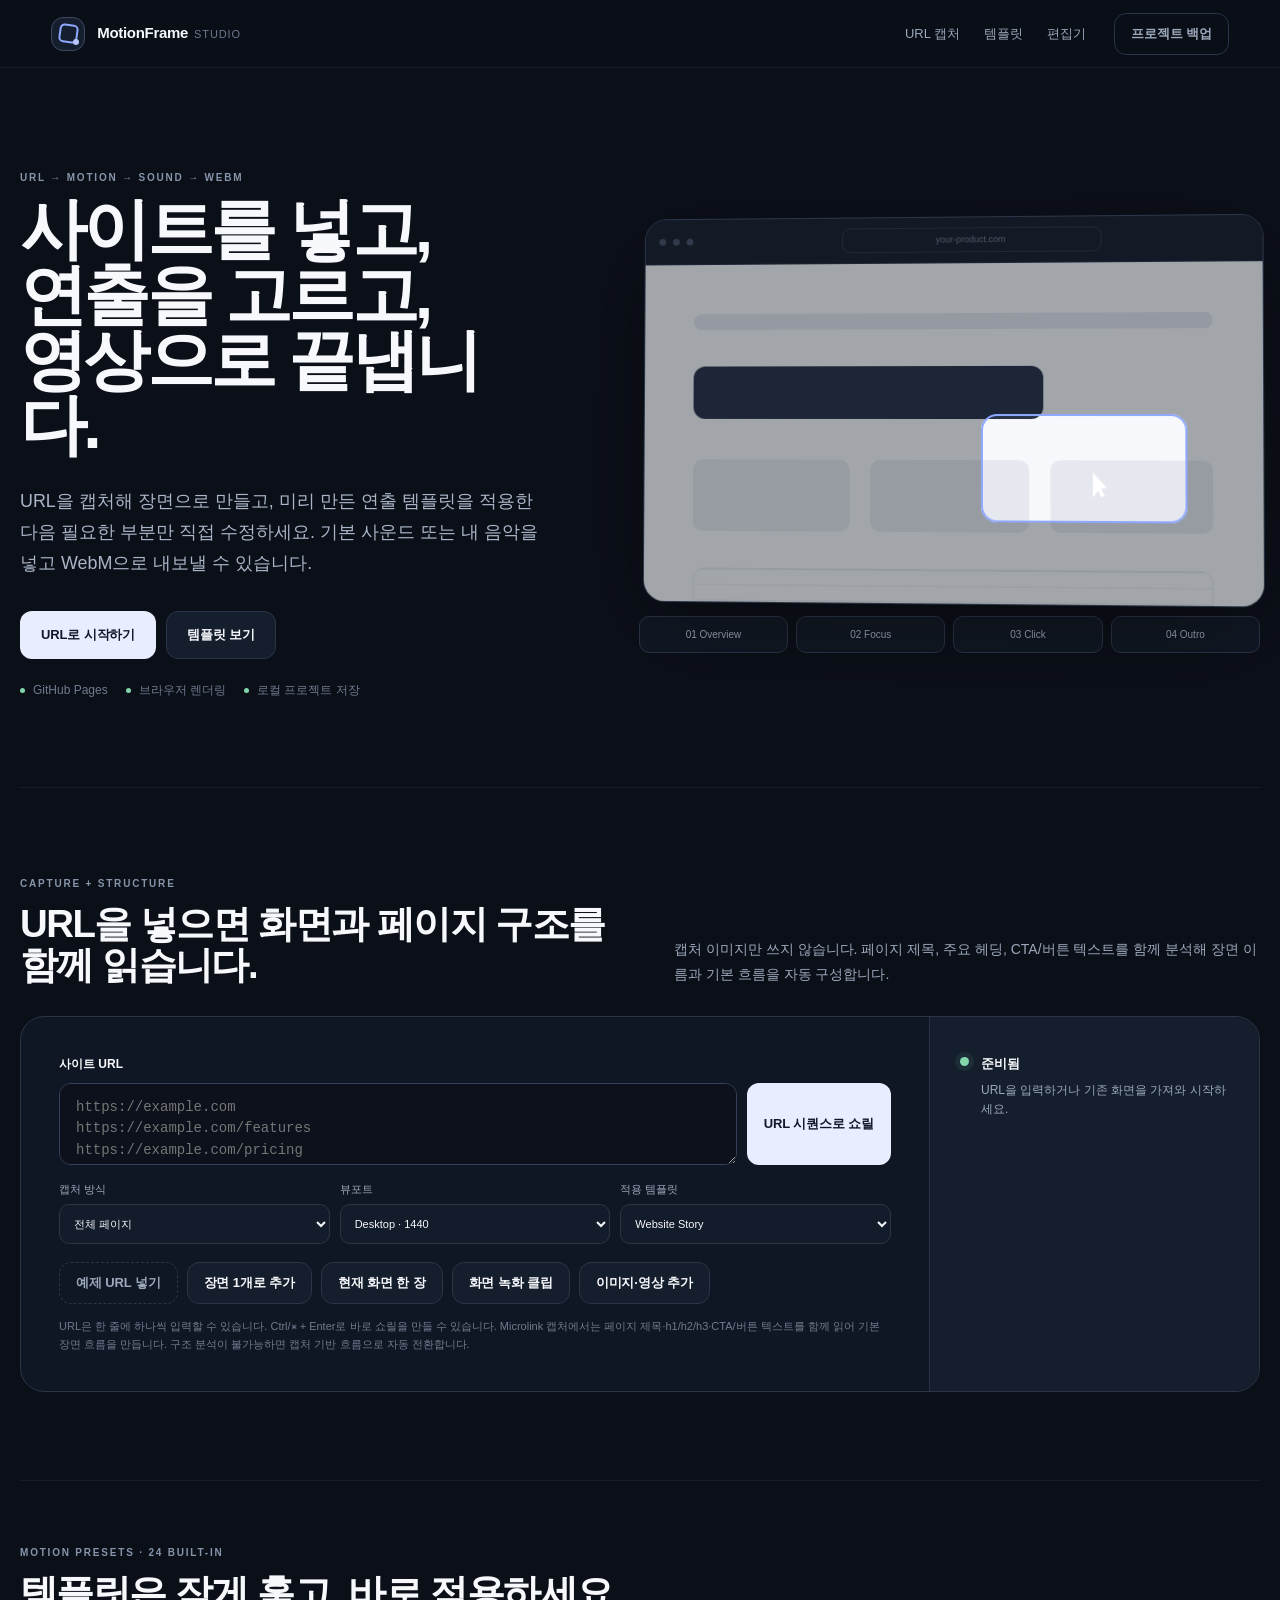
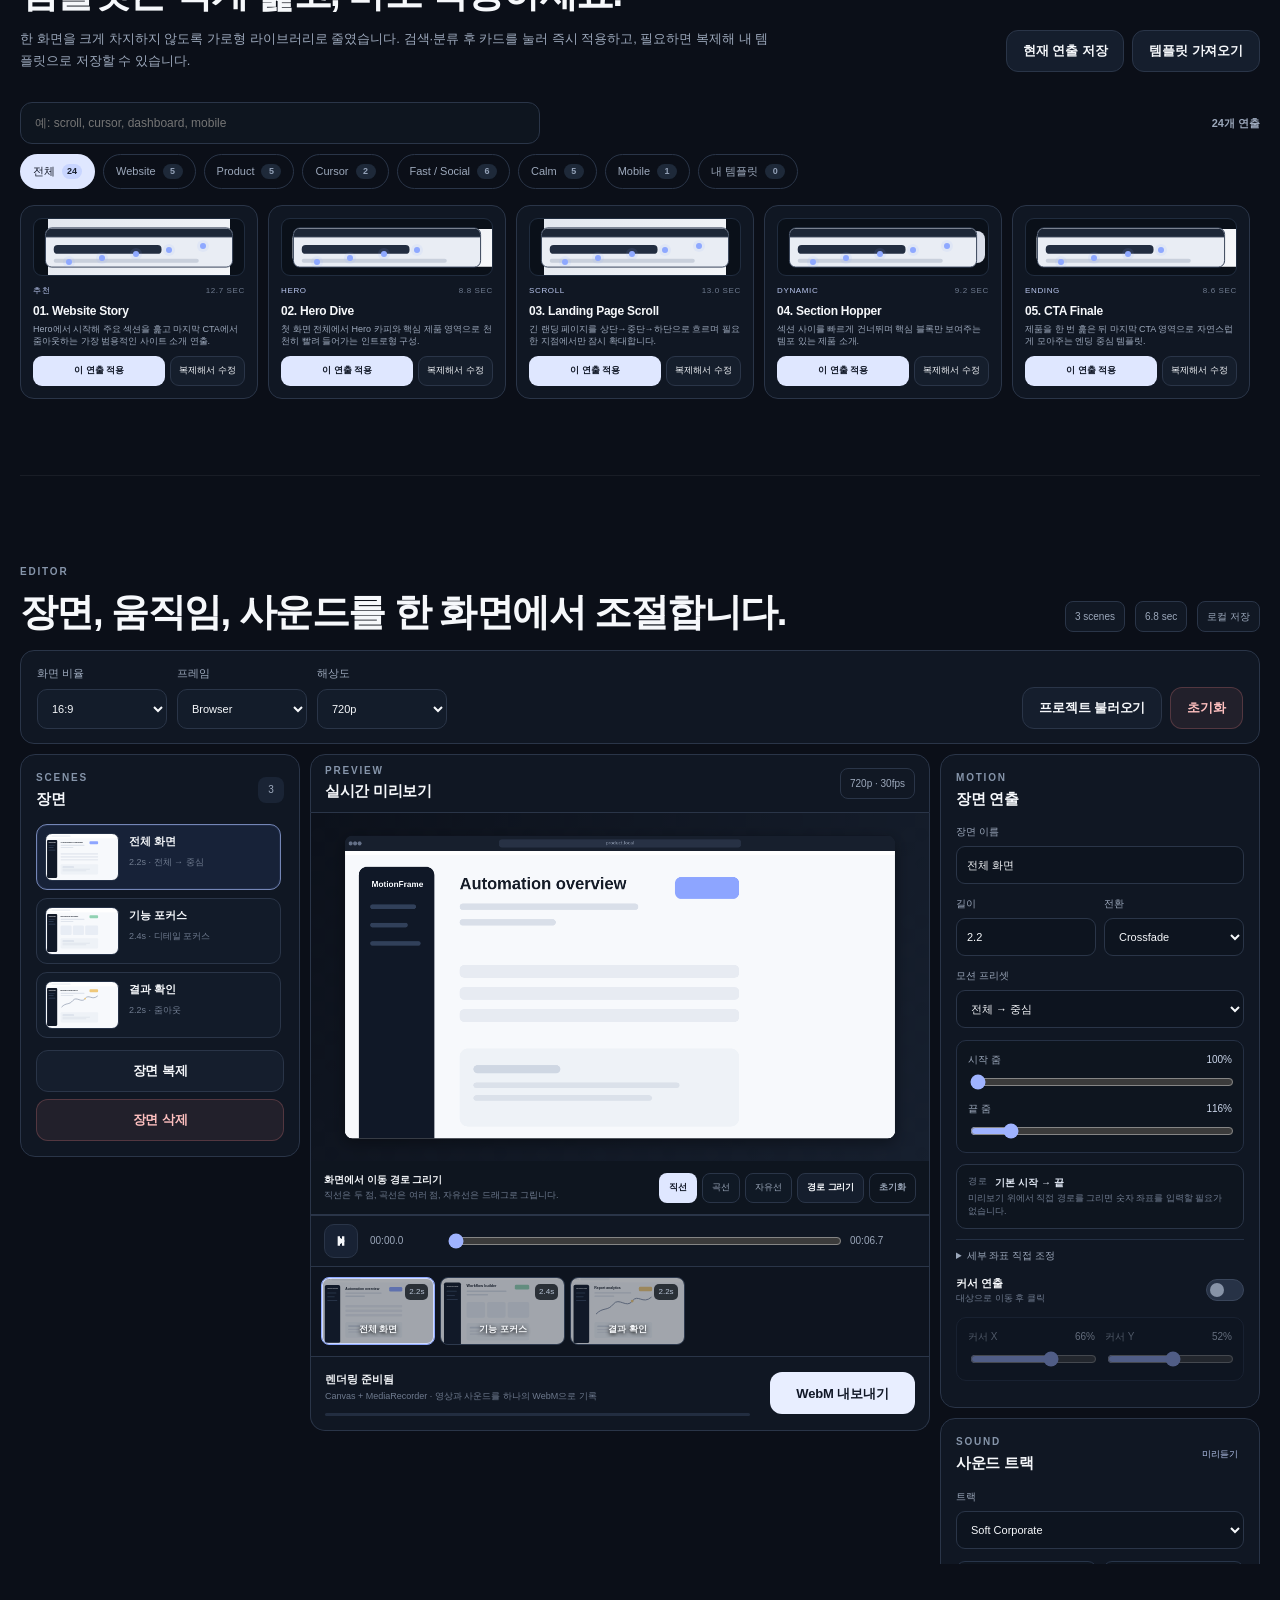
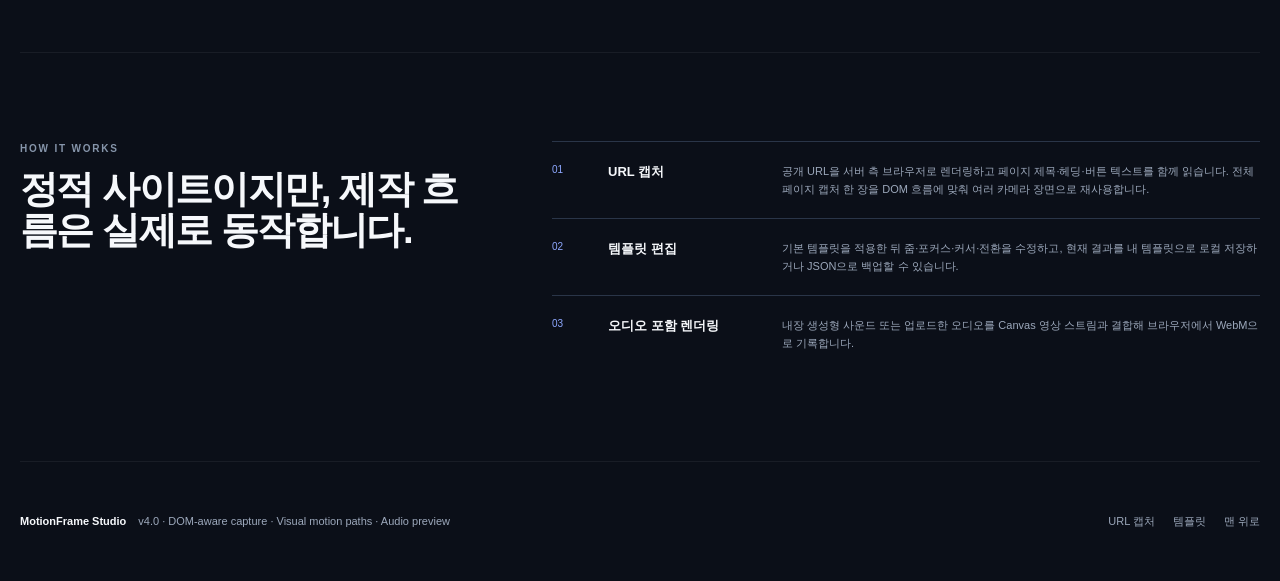
==== index.html @ 22b70d04 "Add files via upload" ====
<!doctype html>
<html lang="ko">
<head>
  <meta charset="utf-8" />
  <meta name="viewport" content="width=device-width, initial-scale=1" />
  <meta name="theme-color" content="#0b0f18" />
  <meta name="color-scheme" content="dark" />
  <title>MotionFrame Studio v4 — URL에서 연출 영상까지</title>
  <meta name="description" content="사이트 URL의 화면과 페이지 구조를 함께 분석하고, 시각적 모션 패스와 사운드를 적용해 WebM 쇼케이스 영상을 제작하는 GitHub Pages용 브라우저 편집기." />
  <link rel="canonical" href="__SITE_URL__/" />
  <link rel="icon" href="./favicon.svg" type="image/svg+xml" />
  <link rel="icon" href="./favicon-32x32.png" sizes="32x32" type="image/png" />
  <link rel="icon" href="./favicon-16x16.png" sizes="16x16" type="image/png" />
  <link rel="apple-touch-icon" href="./apple-touch-icon.png" />
  <link rel="manifest" href="./manifest.webmanifest" />
  <meta property="og:title" content="MotionFrame Studio v4 — URL에서 연출 영상까지" />
  <meta property="og:description" content="DOM 구조 기반 URL 장면 구성, 24개 연출 템플릿, 직접 그리는 모션 패스, 사운드와 WebM 렌더링을 한 곳에서." />
  <meta property="og:type" content="website" />
  <meta property="og:url" content="__SITE_URL__/" />
  <meta property="og:image" content="__SITE_URL__/og-image.png" />
  <meta property="og:site_name" content="MotionFrame Studio" />
  <meta name="twitter:card" content="summary_large_image" />
  <meta name="twitter:title" content="MotionFrame Studio" />
  <meta name="twitter:description" content="사이트 URL의 제목·헤딩·CTA 흐름을 장면으로 만들고, 직접 경로를 그려 사운드와 함께 WebM으로 내보내세요." />
  <meta name="twitter:image" content="__SITE_URL__/og-image.png" />
  <link rel="stylesheet" href="./assets/styles.css?v=4.0.0" />
  <script type="application/ld+json">{"@context":"https://schema.org","@type":"SoftwareApplication","name":"MotionFrame Studio","applicationCategory":"MultimediaApplication","operatingSystem":"Web","url":"__SITE_URL__/","description":"사이트 URL의 화면과 페이지 구조를 분석하고 시각적 모션 패스, 커서, 전환, 사운드를 적용한 WebM 쇼케이스 영상을 만드는 브라우저 편집기."}</script>
</head>
<body>
  <a class="skip-link" href="#studio">편집기로 바로 이동</a>

  <header class="topbar">
    <a class="brand" href="#top" aria-label="MotionFrame Studio 홈">
      <span class="brand-symbol" aria-hidden="true"><span></span></span>
      <span class="brand-copy"><strong>MotionFrame</strong><small>Studio</small></span>
    </a>
    <nav class="desktop-nav" aria-label="주요 메뉴">
      <a href="#capture">URL 캡처</a>
      <a href="#templates">템플릿</a>
      <a href="#studio">편집기</a>
    </nav>
    <div class="top-actions">
      <button class="ghost-button" id="projectExportButton" type="button">프로젝트 백업</button>
      <button class="menu-button" id="menuButton" type="button" aria-expanded="false" aria-controls="mobileNav" aria-label="메뉴 열기">
        <svg viewBox="0 0 24 24" aria-hidden="true"><path d="M4 7h16M4 12h16M4 17h16" /></svg>
      </button>
    </div>
  </header>
  <nav class="mobile-nav" id="mobileNav" hidden aria-label="모바일 메뉴">
    <a href="#capture">URL 캡처</a><a href="#templates">템플릿</a><a href="#studio">편집기</a>
    <button id="mobileProjectExportButton" type="button">프로젝트 백업</button>
  </nav>

  <main id="top">
    <section class="hero">
      <div class="hero-copy">
        <p class="hero-kicker">URL → MOTION → SOUND → WEBM</p>
        <h1>사이트를 넣고,<br />연출을 고르고,<br />영상으로 끝냅니다.</h1>
        <p>URL을 캡처해 장면으로 만들고, 미리 만든 연출 템플릿을 적용한 다음 필요한 부분만 직접 수정하세요. 기본 사운드 또는 내 음악을 넣고 WebM으로 내보낼 수 있습니다.</p>
        <div class="hero-actions">
          <a class="primary-button" href="#capture">URL로 시작하기</a>
          <a class="secondary-button" href="#templates">템플릿 보기</a>
        </div>
        <div class="hero-meta"><span>GitHub Pages</span><span>브라우저 렌더링</span><span>로컬 프로젝트 저장</span></div>
      </div>
      <div class="hero-demo" aria-hidden="true">
        <div class="hero-browser">
          <div class="browser-bar"><i></i><i></i><i></i><span>your-product.com</span></div>
          <div class="demo-page"><div class="demo-nav"></div><div class="demo-hero"></div><div class="demo-grid"><b></b><b></b><b></b></div><div class="demo-table"></div></div>
          <span class="demo-focus"></span><span class="demo-cursor"></span>
        </div>
        <div class="demo-strip"><span>01 Overview</span><span>02 Focus</span><span>03 Click</span><span>04 Outro</span></div>
      </div>
    </section>

    <section class="capture-section" id="capture" aria-labelledby="capture-title">
      <div class="section-head">
        <div><p class="eyebrow">CAPTURE + STRUCTURE</p><h2 id="capture-title">URL을 넣으면 화면과 페이지 구조를 함께 읽습니다.</h2></div>
        <p>캡처 이미지만 쓰지 않습니다. 페이지 제목, 주요 헤딩, CTA/버튼 텍스트를 함께 분석해 장면 이름과 기본 흐름을 자동 구성합니다.</p>
      </div>
      <div class="capture-card">
        <div class="url-builder">
          <label for="urlInput">사이트 URL</label>
          <div class="url-row">
            <textarea id="urlInput" rows="3" placeholder="https://example.com
https://example.com/features
https://example.com/pricing" autocomplete="url" inputmode="url" aria-describedby="captureHelper"></textarea>
            <button class="primary-button" id="urlStoryButton" type="button">URL 시퀀스로 쇼릴</button>
          </div>
          <div class="capture-options">
            <label><span>캡처 방식</span><select id="captureModeSelect"><option value="full">전체 페이지</option><option value="viewport">첫 화면만</option></select></label>
            <label><span>뷰포트</span><select id="viewportSelect"><option value="1440x1000">Desktop · 1440</option><option value="1024x768">Laptop · 1024</option><option value="768x1024">Tablet · 768</option><option value="390x844">Mobile · 390</option></select></label>
            <label><span>적용 템플릿</span><select id="captureTemplateSelect"></select></label>
          </div>
          <div class="capture-actions">
            <button class="ghost-button" id="useExampleUrlButton" type="button">예제 URL 넣기</button>
            <button class="secondary-button" id="urlSingleButton" type="button">장면 1개로 추가</button>
            <button class="secondary-button" id="screenCaptureButton" type="button">현재 화면 한 장</button>
            <button class="secondary-button" id="screenRecordButton" type="button">화면 녹화 클립</button>
            <button class="secondary-button" id="imageUploadButton" type="button">이미지·영상 추가</button>
            <input id="imageInput" type="file" accept="image/png,image/jpeg,image/webp,image/gif,video/webm,video/mp4" multiple hidden />
          </div>
          <p class="helper" id="captureHelper">URL은 한 줄에 하나씩 입력할 수 있습니다. Ctrl/⌘ + Enter로 바로 쇼릴을 만들 수 있습니다. Microlink 캡처에서는 페이지 제목·h1/h2/h3·CTA/버튼 텍스트를 함께 읽어 기본 장면 흐름을 만듭니다. 구조 분석이 불가능하면 캡처 기반 흐름으로 자동 전환합니다.</p>
          <div class="dom-analysis" id="domAnalysis" hidden><strong>페이지 구조 분석</strong><div id="domAnalysisChips"></div></div>
        </div>
        <div class="capture-status" id="captureStatus" role="status" aria-live="polite">
          <span class="status-dot"></span><div><strong>준비됨</strong><p>URL을 입력하거나 기존 화면을 가져와 시작하세요.</p></div>
        </div>
      </div>
    </section>

    <section class="templates-section" id="templates" aria-labelledby="templates-title">
      <div class="section-head">
        <div><p class="eyebrow">MOTION PRESETS · 24 BUILT-IN</p><h2 id="templates-title">템플릿은 작게 훑고, 바로 적용하세요.</h2><p class="section-subcopy">한 화면을 크게 차지하지 않도록 가로형 라이브러리로 줄였습니다. 검색·분류 후 카드를 눌러 즉시 적용하고, 필요하면 복제해 내 템플릿으로 저장할 수 있습니다.</p></div>
        <div class="template-head-actions">
          <button class="secondary-button" id="saveTemplateButton" type="button">현재 연출 저장</button>
          <button class="secondary-button" id="importTemplateButton" type="button">템플릿 가져오기</button>
          <input id="templateFileInput" type="file" accept="application/json,.json" hidden />
        </div>
      </div>
      <div class="template-toolbar">
        <label class="template-search"><span class="sr-only">템플릿 검색</span><input id="templateSearchInput" type="search" placeholder="예: scroll, cursor, dashboard, mobile" autocomplete="off" /></label>
        <strong id="templateResultCount">24개 연출</strong>
      </div>
      <div class="template-filters" id="templateFilters" role="group" aria-label="템플릿 필터"></div>
      <div class="template-grid" id="templateGrid" aria-live="polite"></div>
    </section>

    <section class="studio-section" id="studio" aria-labelledby="studio-title">
      <div class="section-head studio-title-row">
        <div><p class="eyebrow">EDITOR</p><h2 id="studio-title">장면, 움직임, 사운드를 한 화면에서 조절합니다.</h2></div>
        <div class="project-meta"><span id="sceneSummary">0 scenes</span><span id="durationSummary">0.0 sec</span><span id="saveState">로컬 저장</span></div>
      </div>

      <div class="studio-toolbar">
        <div class="toolbar-group">
          <label>화면 비율<select id="aspectSelect"><option value="16:9">16:9</option><option value="9:16">9:16</option><option value="1:1">1:1</option></select></label>
          <label>프레임<select id="frameStyleSelect"><option value="browser">Browser</option><option value="floating">Floating</option><option value="none">None</option></select></label>
          <label>해상도<select id="resolutionSelect"><option value="1280x720">720p</option><option value="1920x1080">1080p</option></select></label>
        </div>
        <div class="toolbar-actions">
          <button class="secondary-button" id="projectImportButton" type="button">프로젝트 불러오기</button>
          <input id="projectFileInput" type="file" accept="application/json,.json" hidden />
          <button class="danger-button" id="resetButton" type="button">초기화</button>
        </div>
      </div>

      <div class="editor-layout">
        <aside class="left-rail panel">
          <div class="panel-title"><div><p class="eyebrow">SCENES</p><h3>장면</h3></div><span id="sceneCountBadge">0</span></div>
          <div class="scene-list" id="sceneList"></div>
          <div class="scene-empty" id="sceneEmpty" hidden><strong>장면이 없습니다.</strong><p>URL 캡처, 화면 캡처 또는 이미지 추가로 시작하세요.</p></div>
          <div class="rail-actions"><button id="duplicateSceneButton" class="secondary-button full" type="button">장면 복제</button><button id="deleteSceneButton" class="danger-button full" type="button">장면 삭제</button></div>
        </aside>

        <section class="center-stage">
          <div class="preview-head"><div><p class="eyebrow">PREVIEW</p><h3>실시간 미리보기</h3></div><span id="previewBadge">720p · 30fps</span></div>
          <div class="canvas-shell" id="canvasShell">
            <canvas id="previewCanvas" width="1280" height="720"></canvas>
            <svg id="motionPathOverlay" class="motion-path-overlay" viewBox="0 0 100 100" preserveAspectRatio="none" aria-label="모션 경로 편집 오버레이"></svg>
            <div class="canvas-message" id="canvasMessage" hidden>장면을 추가해 주세요.</div>
          </div>
          <div class="path-toolbar" aria-label="모션 경로 도구">
            <div><strong>화면에서 이동 경로 그리기</strong><span id="pathHint">직선은 두 점, 곡선은 여러 점, 자유선은 드래그로 그립니다.</span></div>
            <div class="path-actions">
              <button type="button" class="path-mode active" data-path-mode="straight">직선</button>
              <button type="button" class="path-mode" data-path-mode="curve">곡선</button>
              <button type="button" class="path-mode" data-path-mode="free">자유선</button>
              <button type="button" id="pathEditButton" class="secondary-button">경로 그리기</button>
              <button type="button" id="pathClearButton" class="ghost-button">초기화</button>
            </div>
          </div>
          <div class="transport">
            <button class="play-button" id="playButton" type="button" aria-label="재생"><svg class="icon-play" viewBox="0 0 24 24" aria-hidden="true"><path d="M8 5.5 18 12 8 18.5z" /></svg><svg class="icon-pause" viewBox="0 0 24 24" aria-hidden="true" hidden><path d="M7 5h3.5v14H7zm6.5 0H17v14h-3.5z" /></svg></button>
            <span id="timeCurrent">00:00.0</span><input id="seekInput" type="range" min="0" max="1" value="0" step="0.001" aria-label="재생 위치" /><span id="timeTotal">00:00.0</span>
          </div>
          <div class="timeline" id="timeline"></div>
          <div class="export-panel">
            <div class="export-copy"><strong id="exportStatus">렌더링 준비됨</strong><span>Canvas + MediaRecorder · 영상과 사운드를 하나의 WebM으로 기록</span><div class="progress"><i id="exportProgress"></i></div></div>
            <button class="primary-button export-button" id="exportButton" type="button">WebM 내보내기</button>
          </div>
        </section>

        <aside class="right-rail">
          <section class="panel inspector-panel">
            <div class="panel-title"><div><p class="eyebrow">MOTION</p><h3>장면 연출</h3></div></div>
            <div id="inspectorContent">
              <label class="field"><span>장면 이름</span><input id="sceneNameInput" type="text" maxlength="80" /></label>
              <div class="field-grid">
                <label class="field"><span>길이</span><input id="durationInput" type="number" min="0.8" max="15" step="0.1" /></label>
                <label class="field"><span>전환</span><select id="transitionSelect"><option value="crossfade">Crossfade</option><option value="zoom-out">Zoom out</option><option value="slide">Slide</option><option value="cut">Cut</option></select></label>
              </div>
              <label class="field"><span>모션 프리셋</span><select id="motionPresetSelect"></select></label>
              <div class="range-block"><label><span>시작 줌 <output id="startZoomOutput"></output></span><input id="startZoomInput" type="range" min="100" max="220" step="1" /></label><label><span>끝 줌 <output id="endZoomOutput"></output></span><input id="endZoomInput" type="range" min="100" max="220" step="1" /></label></div>
              <div class="path-summary" id="pathSummary"><span>경로</span><strong>기본 시작 → 끝</strong><small>미리보기 위에서 직접 경로를 그리면 숫자 좌표를 입력할 필요가 없습니다.</small></div>
              <details class="advanced-motion">
                <summary>세부 좌표 직접 조정</summary>
                <div class="range-block two-col"><label><span>시작 X <output id="startXOutput"></output></span><input id="startXInput" type="range" min="0" max="100" step="1" /></label><label><span>시작 Y <output id="startYOutput"></output></span><input id="startYInput" type="range" min="0" max="100" step="1" /></label><label><span>끝 X <output id="endXOutput"></output></span><input id="endXInput" type="range" min="0" max="100" step="1" /></label><label><span>끝 Y <output id="endYOutput"></output></span><input id="endYInput" type="range" min="0" max="100" step="1" /></label></div>
              </details>
              <div class="toggle-line"><div><strong>커서 연출</strong><span>대상으로 이동 후 클릭</span></div><label class="switch"><input id="cursorEnabledInput" type="checkbox" /><i></i></label></div>
              <div class="range-block two-col" id="cursorControls"><label><span>커서 X <output id="cursorXOutput"></output></span><input id="cursorXInput" type="range" min="0" max="100" step="1" /></label><label><span>커서 Y <output id="cursorYOutput"></output></span><input id="cursorYInput" type="range" min="0" max="100" step="1" /></label></div>
            </div>
            <div class="inspector-empty" id="inspectorEmpty" hidden><strong>선택된 장면 없음</strong><p>장면을 선택하면 세부 연출을 수정할 수 있습니다.</p></div>
          </section>

          <section class="panel sound-panel">
            <div class="panel-title"><div><p class="eyebrow">SOUND</p><h3>사운드 트랙</h3></div><button class="icon-text-button" id="soundPreviewButton" type="button">미리듣기</button></div>
            <label class="field"><span>트랙</span><select id="soundPresetSelect"></select></label>
            <div class="sound-preset-grid" id="soundPresetGrid" aria-label="기본 사운드 빠른 선택"></div>
            <div class="sound-wave" id="soundWave" aria-hidden="true"></div>
            <label class="range-single"><span>볼륨 <output id="volumeOutput"></output></span><input id="volumeInput" type="range" min="0" max="100" step="1" /></label>
            <label class="check-line"><input id="fadeAudioInput" type="checkbox" /><span>시작/끝 0.8초 페이드</span></label>
            <button class="secondary-button full" id="audioUploadButton" type="button">내 오디오 파일 사용</button>
            <input id="audioInput" type="file" accept="audio/mpeg,audio/wav,audio/ogg,audio/webm,audio/mp4" hidden />
            <p class="helper" id="audioHelper">기본 사운드는 브라우저에서 합성되어 별도 음원 라이선스가 필요 없습니다.</p>
          </section>
        </aside>
      </div>
    </section>

    <section class="notes-section">
      <div><p class="eyebrow">HOW IT WORKS</p><h2>정적 사이트이지만, 제작 흐름은 실제로 동작합니다.</h2></div>
      <div class="notes-grid">
        <article><span>01</span><h3>URL 캡처</h3><p>공개 URL을 서버 측 브라우저로 렌더링하고 페이지 제목·헤딩·버튼 텍스트를 함께 읽습니다. 전체 페이지 캡처 한 장을 DOM 흐름에 맞춰 여러 카메라 장면으로 재사용합니다.</p></article>
        <article><span>02</span><h3>템플릿 편집</h3><p>기본 템플릿을 적용한 뒤 줌·포커스·커서·전환을 수정하고, 현재 결과를 내 템플릿으로 로컬 저장하거나 JSON으로 백업할 수 있습니다.</p></article>
        <article><span>03</span><h3>오디오 포함 렌더링</h3><p>내장 생성형 사운드 또는 업로드한 오디오를 Canvas 영상 스트림과 결합해 브라우저에서 WebM으로 기록합니다.</p></article>
      </div>
    </section>
  </main>

  <footer class="footer"><div><strong>MotionFrame Studio</strong><span>v4.0 · DOM-aware capture · Visual motion paths · Audio preview</span></div><nav><a href="#capture">URL 캡처</a><a href="#templates">템플릿</a><a href="#top">맨 위로</a></nav></footer>

  <div class="toast-root" id="toastRoot" aria-live="polite" aria-atomic="true"></div>

  <dialog id="templateSaveDialog" class="dialog">
    <form method="dialog" id="templateSaveForm"><div class="dialog-head"><div><p class="eyebrow">SAVE TEMPLATE</p><h2>현재 연출을 템플릿으로 저장</h2></div><button class="dialog-close" value="cancel" aria-label="닫기">×</button></div><p>현재 장면들의 모션·전환·사운드 설정을 저장합니다. 이미지 자체는 저장하지 않아 다른 프로젝트에도 적용할 수 있습니다.</p><label class="field"><span>템플릿 이름</span><input id="templateNameInput" type="text" maxlength="60" required placeholder="예: 고객 데모 12초" /></label><label class="field"><span>분류</span><select id="templateCategoryInput"><option value="custom">내 템플릿</option><option value="website">Website</option><option value="product">Product</option><option value="fast">Fast</option><option value="calm">Calm</option></select></label><div class="dialog-actions"><button class="secondary-button" value="cancel">취소</button><button class="primary-button" id="confirmSaveTemplateButton" value="default">저장</button></div></form>
  </dialog>

  <dialog id="resetDialog" class="dialog"><form method="dialog"><div class="dialog-head"><div><p class="eyebrow">RESET</p><h2>프로젝트를 초기화할까요?</h2></div><button class="dialog-close" value="cancel" aria-label="닫기">×</button></div><p>로컬에 저장된 현재 장면과 오디오 설정을 지우고 데모 프로젝트로 되돌립니다. 저장한 사용자 템플릿은 유지됩니다.</p><div class="dialog-actions"><button class="secondary-button" value="cancel">취소</button><button class="danger-button" id="confirmResetButton" value="default">초기화</button></div></form></dialog>

  <script>
    window.__motionframeReady = false;
    window.setTimeout(function () {
      if (window.__motionframeReady) return;
      var status = document.getElementById('captureStatus');
      if (!status) return;
      status.classList.add('error');
      status.querySelector('strong').textContent = '편집기 초기화 확인 필요';
      status.querySelector('p').textContent = 'JavaScript가 시작되지 않았습니다. 새로고침 후에도 계속되면 배포된 assets/app.js를 확인해 주세요.';
    }, 3500);
  </script>
  <script type="module" src="./assets/app.js?v=4.0.0"></script>
</body>
</html>
---- assets/styles.css ----
:root {
  --bg: #0b0f18;
  --bg-2: #101623;
  --panel: #121a29;
  --panel-2: #172132;
  --panel-3: #1c283b;
  --line: #2a3548;
  --line-strong: #3b4860;
  --text: #f6f8fb;
  --muted: #9ca8bb;
  --muted-2: #6f7b8f;
  --accent: #8ea8ff;
  --accent-2: #b8c7ff;
  --danger: #ff8a8a;
  --success: #83d6ac;
  --warning: #efc775;
  --radius-sm: 10px;
  --radius-md: 16px;
  --radius-lg: 24px;
  --shadow-lg: 0 24px 80px rgba(0,0,0,.32);
  --container: 1480px;
}

* { box-sizing: border-box; }
html { scroll-behavior: smooth; }
body { margin: 0; min-width: 320px; background: var(--bg); color: var(--text); font-family: Inter, Pretendard, -apple-system, BlinkMacSystemFont, "Segoe UI", sans-serif; line-height: 1.5; overflow-x: hidden; }
button, input, select { font: inherit; }
button, a, input, select { -webkit-tap-highlight-color: transparent; }
a { color: inherit; text-decoration: none; }
button { color: inherit; }
button:focus-visible, a:focus-visible, input:focus-visible, select:focus-visible { outline: 3px solid rgba(142,168,255,.4); outline-offset: 2px; }
input, select { color-scheme: dark; }
.skip-link { position: fixed; left: 16px; top: 12px; z-index: 999; padding: 10px 14px; background: white; color: #111; border-radius: 8px; transform: translateY(-160%); transition: transform .2s ease; }
.skip-link:focus { transform: translateY(0); }

.topbar { position: sticky; top: 0; z-index: 50; height: 68px; display: flex; align-items: center; gap: 28px; padding: 0 clamp(18px, 4vw, 56px); border-bottom: 1px solid rgba(255,255,255,.07); background: rgba(11,15,24,.9); backdrop-filter: blur(18px); }
.brand { display: inline-flex; align-items: center; gap: 12px; min-width: max-content; }
.brand-symbol { width: 34px; height: 34px; border: 1px solid var(--line-strong); border-radius: 12px; position: relative; display: grid; place-items: center; background: #151e2e; box-shadow: inset 0 0 0 1px rgba(255,255,255,.02); }
.brand-symbol::before { content: ""; width: 15px; height: 15px; border: 2px solid var(--accent); border-radius: 5px; transform: rotate(8deg); }
.brand-symbol span { position: absolute; width: 6px; height: 6px; border-radius: 50%; background: var(--accent-2); right: 5px; bottom: 5px; }
.brand-copy { display: flex; align-items: baseline; gap: 6px; }
.brand-copy strong { font-size: 15px; letter-spacing: -.02em; }
.brand-copy small { font-size: 11px; color: var(--muted-2); letter-spacing: .08em; text-transform: uppercase; }
.desktop-nav { display: flex; gap: 24px; margin-left: auto; color: var(--muted); font-size: 13px; }
.desktop-nav a:hover { color: var(--text); }
.top-actions { display: flex; align-items: center; gap: 10px; }
.menu-button { display: none; width: 42px; height: 42px; border: 1px solid var(--line); background: var(--panel); border-radius: 12px; cursor: pointer; }
.menu-button svg { width: 20px; fill: none; stroke: currentColor; stroke-width: 1.8; stroke-linecap: round; }
.mobile-nav { position: fixed; top: 68px; left: 0; right: 0; z-index: 49; padding: 16px 20px 20px; background: #101623; border-bottom: 1px solid var(--line); box-shadow: var(--shadow-lg); }
.mobile-nav a, .mobile-nav button { display: block; width: 100%; padding: 14px 0; text-align: left; background: none; border: 0; color: var(--text); }

.primary-button, .secondary-button, .ghost-button, .danger-button { min-height: 42px; border-radius: 12px; padding: 0 16px; display: inline-flex; align-items: center; justify-content: center; border: 1px solid transparent; font-weight: 650; font-size: 13px; letter-spacing: -.01em; cursor: pointer; transition: transform .16s ease, border-color .16s ease, background .16s ease, color .16s ease; white-space: nowrap; }
.primary-button { background: #e8eeff; color: #111827; }
.primary-button:hover { background: white; transform: translateY(-1px); }
.secondary-button { background: #151e2d; color: var(--text); border-color: var(--line); }
.secondary-button:hover { border-color: #52627c; background: #1a2537; }
.ghost-button { background: transparent; color: var(--muted); border-color: var(--line); }
.ghost-button:hover { color: var(--text); border-color: var(--line-strong); }
.danger-button { background: rgba(255,138,138,.08); color: #ffc0c0; border-color: rgba(255,138,138,.22); }
.danger-button:hover { background: rgba(255,138,138,.15); }
.full { width: 100%; }

.hero { width: min(var(--container), calc(100% - 40px)); margin: 0 auto; padding: clamp(64px, 8vw, 118px) 0 88px; display: grid; grid-template-columns: minmax(0, .92fr) minmax(500px, 1.08fr); gap: clamp(48px, 7vw, 108px); align-items: center; }
.hero-copy { max-width: 650px; }
.hero-kicker, .eyebrow { margin: 0 0 12px; color: #8695aa; font-size: 10px; font-weight: 800; letter-spacing: .18em; text-transform: uppercase; }
.hero h1 { margin: 0; font-size: clamp(50px, 5.2vw, 82px); line-height: .98; letter-spacing: -.055em; font-weight: 720; }
.hero-copy > p:not(.hero-kicker) { max-width: 600px; margin: 28px 0 0; color: #aab5c7; font-size: clamp(16px, 1.4vw, 19px); line-height: 1.72; }
.hero-actions { display: flex; gap: 10px; flex-wrap: wrap; margin-top: 32px; }
.hero-actions .primary-button, .hero-actions .secondary-button { min-height: 48px; padding: 0 20px; }
.hero-meta { display: flex; gap: 18px; flex-wrap: wrap; margin-top: 22px; color: var(--muted-2); font-size: 12px; }
.hero-meta span::before { content: ""; display: inline-block; width: 5px; height: 5px; margin-right: 8px; border-radius: 50%; background: var(--success); vertical-align: 1px; }
.hero-demo { min-width: 0; }
.hero-browser { aspect-ratio: 16/10; background: #0e1420; border: 1px solid #2c384a; border-radius: 22px; overflow: hidden; box-shadow: 0 30px 100px rgba(0,0,0,.38); position: relative; transform: perspective(1100px) rotateY(-3deg) rotateX(1deg); }
.browser-bar { height: 46px; display: flex; align-items: center; gap: 7px; padding: 0 14px; background: #171f2e; border-bottom: 1px solid #263246; }
.browser-bar i { width: 7px; height: 7px; border-radius: 50%; background: #465267; }
.browser-bar span { margin: 0 auto; width: 44%; border: 1px solid #2e3a4d; border-radius: 8px; padding: 5px 10px; text-align: center; color: #718096; font-size: 9px; }
.demo-page { position: absolute; inset: 46px 0 0; padding: 8% 8%; background: #f7f8fb; }
.demo-nav { height: 7%; width: 100%; border-radius: 8px; background: #e3e7ef; }
.demo-hero { width: 68%; height: 22%; margin-top: 7%; border-radius: 12px; background: #273247; }
.demo-grid { margin-top: 8%; display: grid; grid-template-columns: repeat(3,1fr); gap: 4%; }
.demo-grid b { height: 72px; background: #e5e8ef; border-radius: 10px; }
.demo-table { height: 24%; margin-top: 7%; background: linear-gradient(#e4e8ef 1px, transparent 1px); background-size: 100% 28%; border: 1px solid #e4e8ef; border-radius: 12px; }
.demo-focus { position: absolute; left: 55%; top: 51%; width: 33%; height: 28%; border: 2px solid var(--accent); border-radius: 16px; box-shadow: 0 0 0 999px rgba(12,17,26,.36); animation: focusPulse 4.4s ease-in-out infinite; }
.demo-cursor { position: absolute; left: 73%; top: 66%; width: 19px; height: 25px; background: white; clip-path: polygon(0 0, 0 100%, 27% 72%, 45% 100%, 61% 91%, 43% 63%, 75% 63%); filter: drop-shadow(0 2px 3px rgba(0,0,0,.45)); animation: cursorMove 4.4s ease-in-out infinite; }
.demo-strip { display: grid; grid-template-columns: repeat(4,1fr); gap: 8px; margin-top: 12px; }
.demo-strip span { padding: 10px 8px; border: 1px solid var(--line); border-radius: 10px; color: var(--muted); font-size: 10px; text-align: center; background: #111824; }
@keyframes focusPulse { 0%,100%{ transform: scale(.92); opacity:.55;} 38%,70%{transform: scale(1);opacity:1;} }
@keyframes cursorMove { 0%{left:28%;top:34%} 35%,72%{left:73%;top:66%} 100%{left:60%;top:52%} }

.capture-section, .templates-section, .studio-section, .notes-section { width: min(var(--container), calc(100% - 40px)); margin: 0 auto; padding: 88px 0; border-top: 1px solid rgba(255,255,255,.06); }
.section-head { display: flex; justify-content: space-between; gap: 44px; align-items: flex-end; margin-bottom: 30px; }
.section-head h2 { margin: 0; font-size: clamp(30px, 3vw, 46px); line-height: 1.08; letter-spacing: -.04em; }
.section-head > p { max-width: 610px; margin: 0; color: var(--muted); font-size: 14px; line-height: 1.72; }

.capture-card { border: 1px solid var(--line); border-radius: var(--radius-lg); background: #101724; display: grid; grid-template-columns: minmax(0,1fr) 330px; overflow: hidden; }
.url-builder { padding: clamp(22px, 3vw, 38px); }
.url-builder > label { display: block; margin-bottom: 10px; font-size: 12px; font-weight: 750; }
.url-row { display: grid; grid-template-columns: 1fr auto; gap: 10px; }
.url-row input, .url-row textarea { min-width: 0; height: 82px; padding: 13px 16px; border: 1px solid #344158; border-radius: 12px; background: #0c111b; color: var(--text); font-size: 14px; resize: vertical; line-height: 1.55; }
.capture-options { display: grid; grid-template-columns: repeat(3,1fr); gap: 10px; margin-top: 16px; }
.capture-options label, .toolbar-group label { display: grid; gap: 7px; color: var(--muted); font-size: 11px; }
.capture-options select, .toolbar-group select { width: 100%; height: 40px; border-radius: 10px; border: 1px solid var(--line); background: #131c2a; color: var(--text); padding: 0 10px; }
.capture-actions { display: flex; flex-wrap: wrap; gap: 9px; margin-top: 18px; }
.helper { margin: 13px 0 0; color: var(--muted-2); font-size: 11px; line-height: 1.65; }
.capture-status { display: flex; gap: 12px; align-items: flex-start; padding: 34px 30px; background: #151e2d; border-left: 1px solid var(--line); }
.status-dot { flex: 0 0 auto; width: 9px; height: 9px; margin-top: 6px; border-radius: 50%; background: var(--success); box-shadow: 0 0 0 5px rgba(131,214,172,.08); }
.capture-status strong { font-size: 13px; }
.capture-status p { margin: 6px 0 0; color: var(--muted); font-size: 12px; line-height: 1.6; }
.capture-status.loading .status-dot { background: var(--warning); animation: blink 1s infinite; }
.capture-status.error .status-dot { background: var(--danger); }
@keyframes blink { 50% { opacity:.25 } }

.template-head-actions { display: flex; gap: 8px; flex-wrap: wrap; }
.template-filters { display: flex; gap: 8px; flex-wrap: wrap; margin-bottom: 20px; }
.template-filter { border: 1px solid var(--line); background: transparent; color: var(--muted); padding: 8px 12px; border-radius: 999px; cursor: pointer; font-size: 11px; }
.template-filter.active { background: #dfe7ff; color: #121827; border-color: transparent; }
.template-grid { display: grid; grid-template-columns: repeat(4,minmax(0,1fr)); gap: 14px; }
.template-card { position: relative; display: flex; flex-direction: column; min-height: 230px; padding: 18px; border: 1px solid var(--line); border-radius: 18px; background: #101723; overflow: hidden; transition: border-color .18s ease, transform .18s ease; }
.template-card:hover { transform: translateY(-2px); border-color: #47566e; }
.template-visual { height: 88px; margin: -2px -2px 16px; border-radius: 13px; background: #0b1019; border: 1px solid #202c3e; position: relative; overflow: hidden; }
.template-visual::before { content:""; position:absolute; inset: 12px 14px; border-radius:8px; background: linear-gradient(135deg,#dfe4ec,#f8f9fb); transform-origin: center; }
.template-card[data-motion="zoom"] .template-visual::before { transform: scale(1.18) translate(6%,2%); }
.template-card[data-motion="scroll"] .template-visual::before { height:160px; top:-48px; }
.template-card[data-motion="pan"] .template-visual::before { transform: scale(1.25) translateX(-12%); }
.template-card[data-motion="cut"] .template-visual::before { box-shadow: 105px 0 0 #d9deea; width: 42%; }
.template-card[data-motion="mobile"] .template-visual::before { width: 34%; left: 33%; border-radius: 13px; }
.template-visual i { position: absolute; width: 18px; height: 24px; left: 66%; top: 49%; clip-path: polygon(0 0,0 100%,27% 72%,45% 100%,61% 91%,43% 63%,75% 63%); background: white; filter: drop-shadow(0 1px 2px #0008); }
.template-meta { display: flex; justify-content: space-between; gap: 8px; color: var(--muted-2); font-size: 9px; letter-spacing: .08em; text-transform: uppercase; }
.template-card h3 { margin: 8px 0 5px; font-size: 15px; letter-spacing: -.02em; }
.template-card p { margin: 0; color: var(--muted); font-size: 11px; line-height: 1.55; }
.template-actions { display: flex; gap: 7px; margin-top: auto; padding-top: 16px; }
.template-actions button { flex: 1; min-height: 36px; border: 1px solid var(--line); border-radius: 9px; background: #151e2c; color: var(--text); font-size: 10px; cursor: pointer; }
.template-actions button:first-child { background: #dfe7ff; color: #111827; border-color: transparent; font-weight: 700; }
.template-custom-badge { position: absolute; right: 14px; top: 12px; padding: 5px 7px; background: #27324a; color: #c9d5ff; font-size: 8px; border-radius: 7px; letter-spacing: .08em; text-transform: uppercase; }

.studio-title-row { margin-bottom: 18px; }
.project-meta { display: flex; gap: 10px; flex-wrap: wrap; }
.project-meta span, #previewBadge { padding: 7px 9px; border: 1px solid var(--line); border-radius: 8px; color: var(--muted); font-size: 10px; background: #111824; }
.studio-toolbar { display: flex; justify-content: space-between; gap: 18px; align-items: end; padding: 14px 16px; margin-bottom: 10px; border: 1px solid var(--line); border-radius: 14px; background: #101723; }
.toolbar-group { display: flex; gap: 10px; flex-wrap: wrap; }
.toolbar-group label { min-width: 130px; }
.toolbar-actions { display: flex; gap: 8px; }
.editor-layout { display: grid; grid-template-columns: 280px minmax(0,1fr) 320px; gap: 10px; align-items: start; }
.panel { border: 1px solid var(--line); background: #101723; border-radius: 15px; }
.left-rail, .inspector-panel, .sound-panel { padding: 15px; }
.left-rail { position: sticky; top: 78px; max-height: calc(100vh - 90px); display: flex; flex-direction: column; }
.right-rail { position: sticky; top: 78px; display: grid; gap: 10px; max-height: calc(100vh - 90px); overflow-y: auto; scrollbar-width: thin; }
.panel-title { display: flex; justify-content: space-between; gap: 12px; align-items: center; margin-bottom: 14px; }
.panel-title .eyebrow { margin-bottom: 3px; }
.panel-title h3, .preview-head h3 { margin: 0; font-size: 15px; letter-spacing: -.02em; }
#sceneCountBadge { min-width: 26px; height: 26px; display: grid; place-items: center; border-radius: 8px; background: #1a2435; color: var(--muted); font-size: 10px; }
.scene-list { display: grid; gap: 8px; overflow-y: auto; padding-right: 3px; scrollbar-width: thin; }
.scene-card { width: 100%; display: grid; grid-template-columns: 74px minmax(0,1fr); gap: 10px; padding: 8px; border: 1px solid var(--line); border-radius: 11px; background: #121b29; text-align: left; cursor: pointer; color: var(--text); }
.scene-card.active { border-color: #7486b6; background: #172238; box-shadow: inset 0 0 0 1px rgba(142,168,255,.08); }
.scene-thumb { height: 48px; border-radius: 7px; background: #0d121c center/cover no-repeat; border: 1px solid #263247; }
.scene-copy { min-width: 0; }
.scene-copy strong { display: block; overflow: hidden; white-space: nowrap; text-overflow: ellipsis; font-size: 11px; }
.scene-copy span { display: block; margin-top: 6px; color: var(--muted-2); font-size: 9px; }
.scene-empty { padding: 20px 8px; color: var(--muted); text-align: center; }
.scene-empty strong { color: var(--text); font-size: 12px; }
.scene-empty p { font-size: 10px; }
.rail-actions { display: grid; gap: 7px; margin-top: 12px; }

.center-stage { min-width: 0; }
.preview-head { display: flex; justify-content: space-between; gap: 12px; align-items: center; height: 59px; padding: 0 14px; border: 1px solid var(--line); border-radius: 15px 15px 0 0; background: #101723; }
.preview-head .eyebrow { margin-bottom: 2px; }
.canvas-shell { position: relative; width: 100%; aspect-ratio: 16/9; display: grid; place-items: center; overflow: hidden; background: #070a10; border-left: 1px solid var(--line); border-right: 1px solid var(--line); }
.canvas-shell.portrait { aspect-ratio: 9/16; max-height: 760px; }
.canvas-shell.square { aspect-ratio: 1; }
#previewCanvas { width: 100%; height: 100%; object-fit: contain; display: block; }
.canvas-message { position: absolute; color: var(--muted); font-size: 13px; }
.transport { height: 52px; display: grid; grid-template-columns: 36px 66px 1fr 66px; gap: 10px; align-items: center; padding: 0 13px; border: 1px solid var(--line); background: #101723; }
.play-button { width: 34px; height: 34px; border: 1px solid var(--line); background: #182234; border-radius: 10px; cursor: pointer; display: grid; place-items: center; }
.play-button svg { grid-area: 1/1; width: 16px; fill: currentColor; }
.transport span { color: var(--muted); font-size: 10px; font-variant-numeric: tabular-nums; }
.transport input { width: 100%; }
input[type="range"] { accent-color: #9fb3ff; }
.timeline { min-height: 90px; display: flex; gap: 5px; padding: 10px; overflow-x: auto; border: 1px solid var(--line); border-top: 0; background: #0e141f; scrollbar-width: thin; }
.timeline-item { position: relative; flex: 0 0 120px; min-width: 76px; height: 68px; border: 1px solid #2d394d; background: #151d2a; border-radius: 8px; overflow: hidden; cursor: pointer; }
.timeline-item.active { border-color: var(--accent); box-shadow: inset 0 0 0 1px var(--accent); }
.timeline-item .timeline-image { position: absolute; inset: 0; background: #0a0f17 center/cover no-repeat; opacity: .62; }
.timeline-item strong { position: absolute; left: 8px; bottom: 7px; right: 8px; z-index: 1; overflow: hidden; text-overflow: ellipsis; white-space: nowrap; font-size: 9px; text-shadow: 0 1px 4px #000; }
.timeline-item span { position: absolute; top: 6px; right: 6px; z-index: 1; padding: 2px 4px; border-radius: 5px; background: #0b1018c7; color: #b8c4d6; font-size: 8px; }
.export-panel { display: flex; justify-content: space-between; gap: 20px; align-items: center; padding: 14px; border: 1px solid var(--line); border-top: 0; border-radius: 0 0 15px 15px; background: #101723; }
.export-copy { min-width: 0; flex: 1; display: grid; gap: 3px; }
.export-copy strong { font-size: 11px; }
.export-copy span { color: var(--muted-2); font-size: 9px; }
.progress { height: 3px; margin-top: 6px; background: #222d40; border-radius: 99px; overflow: hidden; }
.progress i { display: block; width: 0%; height: 100%; background: var(--accent); transition: width .1s linear; }
.export-button { min-width: 145px; }

.field { display: grid; gap: 7px; margin-bottom: 12px; }
.field > span, .range-block label > span, .range-single > span { color: var(--muted); font-size: 10px; }
.field input, .field select { width: 100%; min-width: 0; height: 38px; padding: 0 10px; border: 1px solid var(--line); border-radius: 9px; background: #0d141f; color: var(--text); font-size: 11px; }
.field-grid { display: grid; grid-template-columns: 1fr 1fr; gap: 8px; }
.range-block { display: grid; gap: 9px; padding: 11px; margin-bottom: 11px; border: 1px solid #253044; border-radius: 10px; background: #0e151f; }
.range-block.two-col { grid-template-columns: 1fr 1fr; gap: 11px 10px; }
.range-block label, .range-single { display: grid; gap: 5px; }
.range-block label > span, .range-single > span { display: flex; justify-content: space-between; gap: 8px; }
.range-block input, .range-single input { width: 100%; }
output { color: #cbd6ea; font-variant-numeric: tabular-nums; }
.toggle-line { display: flex; justify-content: space-between; gap: 12px; align-items: center; margin: 12px 0; }
.toggle-line strong { display: block; font-size: 11px; }
.toggle-line span { display: block; color: var(--muted-2); font-size: 9px; }
.switch { position: relative; width: 38px; height: 22px; flex: 0 0 auto; }
.switch input { position: absolute; opacity: 0; }
.switch i { display: block; width: 100%; height: 100%; background: #273246; border: 1px solid #3a465b; border-radius: 999px; transition: .2s; }
.switch i::before { content:""; position:absolute; width:14px; height:14px; left:4px; top:4px; border-radius:50%; background:#8793a7; transition:.2s; }
.switch input:checked + i { background: #6477ae; border-color: #7e91c8; }
.switch input:checked + i::before { transform: translateX(16px); background: white; }
.inspector-empty { padding: 18px 8px; color: var(--muted); text-align: center; }
.inspector-empty strong { color: var(--text); font-size: 12px; }
.inspector-empty p { font-size: 10px; }
.icon-text-button { border: 0; background: transparent; color: #b7c6ef; font-size: 9px; cursor: pointer; }
.sound-wave { height: 46px; margin: 3px 0 12px; border: 1px solid #253044; border-radius: 9px; background: repeating-linear-gradient(90deg,transparent 0 5px, #50617e 5px 7px, transparent 7px 11px); mask-image: linear-gradient(to bottom, transparent 10%, #000 45%, #000 55%, transparent 90%); opacity: .6; }
.range-single { margin: 12px 0; }
.check-line { display: flex; gap: 8px; align-items: center; margin-bottom: 12px; color: var(--muted); font-size: 10px; }
.check-line input { accent-color: var(--accent); }

.notes-section { display: grid; grid-template-columns: .8fr 1.2fr; gap: 60px; }
.notes-section h2 { margin: 0; font-size: clamp(30px,3vw,46px); line-height: 1.08; letter-spacing: -.04em; }
.notes-grid { display: grid; gap: 0; }
.notes-grid article { display: grid; grid-template-columns: 42px 160px 1fr; gap: 14px; padding: 20px 0; border-top: 1px solid var(--line); }
.notes-grid span { color: var(--accent); font-size: 10px; }
.notes-grid h3 { margin: 0; font-size: 13px; }
.notes-grid p { margin: 0; color: var(--muted); font-size: 11px; line-height: 1.65; }
.footer { width: min(var(--container), calc(100% - 40px)); margin: 0 auto; min-height: 120px; display: flex; justify-content: space-between; gap: 30px; align-items: center; border-top: 1px solid rgba(255,255,255,.06); color: var(--muted); font-size: 11px; }
.footer > div { display: flex; gap: 12px; align-items: baseline; }
.footer strong { color: var(--text); }
.footer nav { display: flex; gap: 18px; }

.toast-root { position: fixed; right: 18px; bottom: 18px; z-index: 100; display: grid; gap: 8px; max-width: min(360px, calc(100vw - 36px)); }
.toast { padding: 12px 14px; background: #1a2434; border: 1px solid #354258; border-radius: 12px; box-shadow: var(--shadow-lg); font-size: 11px; color: #dfe6f2; animation: toastIn .2s ease; }
.toast.error { border-color: rgba(255,138,138,.45); }
@keyframes toastIn { from { transform: translateY(8px); opacity: 0 } }
.dialog { width: min(520px, calc(100% - 30px)); padding: 0; background: #121a27; color: var(--text); border: 1px solid var(--line-strong); border-radius: 18px; box-shadow: var(--shadow-lg); }
.dialog::backdrop { background: rgba(2,5,10,.75); backdrop-filter: blur(4px); }
.dialog form { padding: 22px; }
.dialog-head { display: flex; justify-content: space-between; align-items: flex-start; gap: 16px; }
.dialog h2 { margin: 0; font-size: 20px; letter-spacing: -.03em; }
.dialog > form > p { color: var(--muted); font-size: 11px; line-height: 1.7; }
.dialog-close { width: 34px; height: 34px; border-radius: 9px; border: 1px solid var(--line); background: transparent; color: var(--muted); cursor: pointer; font-size: 20px; }
.dialog-actions { display: flex; justify-content: flex-end; gap: 8px; margin-top: 18px; }

@media (max-width: 1220px) {
  .template-grid { grid-template-columns: repeat(3,minmax(0,1fr)); }
  .editor-layout { grid-template-columns: 230px minmax(0,1fr); }
  .right-rail { position: static; grid-column: 1 / -1; grid-template-columns: 1fr 1fr; max-height: none; overflow: visible; }
  .left-rail { top: 78px; }
}

@media (max-width: 960px) {
  .desktop-nav, .top-actions .ghost-button { display: none; }
  .topbar { justify-content: space-between; }
  .menu-button { display: grid; place-items: center; margin-left: auto; }
  .hero { grid-template-columns: 1fr; padding-top: 70px; }
  .hero-copy { max-width: 760px; }
  .hero-demo { max-width: 760px; width: 100%; }
  .capture-card { grid-template-columns: 1fr; }
  .capture-status { border-left: 0; border-top: 1px solid var(--line); }
  .template-grid { grid-template-columns: repeat(2,minmax(0,1fr)); }
  .section-head { align-items: flex-start; flex-direction: column; gap: 18px; }
  .studio-title-row { flex-direction: row; align-items: flex-end; }
  .editor-layout { grid-template-columns: 1fr; }
  .left-rail { position: static; max-height: none; }
  .scene-list { grid-template-columns: repeat(3,minmax(0,1fr)); overflow: visible; }
  .right-rail { grid-template-columns: 1fr 1fr; }
  .notes-section { grid-template-columns: 1fr; }
}

@media (max-width: 720px) {
  .topbar { height: 62px; padding: 0 16px; }
  .mobile-nav { top: 62px; }
  .brand-copy small { display: none; }
  .hero, .capture-section, .templates-section, .studio-section, .notes-section, .footer { width: min(100% - 28px, var(--container)); }
  .hero { padding: 52px 0 64px; gap: 44px; }
  .hero h1 { font-size: clamp(42px, 13vw, 62px); }
  .hero-copy > p:not(.hero-kicker) { font-size: 15px; }
  .hero-actions { display: grid; grid-template-columns: 1fr 1fr; }
  .hero-actions a { width: 100%; }
  .hero-browser { transform: none; border-radius: 16px; }
  .capture-section, .templates-section, .studio-section, .notes-section { padding: 64px 0; }
  .url-row { grid-template-columns: 1fr; }
  .url-row .primary-button { width: 100%; }
  .capture-options { grid-template-columns: 1fr; }
  .capture-actions { display: grid; grid-template-columns: 1fr; }
  .template-head-actions { width: 100%; display: grid; grid-template-columns: 1fr 1fr; }
  .template-grid { grid-template-columns: 1fr; }
  .template-card { min-height: 205px; }
  .studio-title-row { flex-direction: column; align-items: flex-start; }
  .studio-toolbar { align-items: stretch; flex-direction: column; }
  .toolbar-group { display: grid; grid-template-columns: 1fr 1fr; }
  .toolbar-actions { display: grid; grid-template-columns: 1fr 1fr; }
  .scene-list { grid-template-columns: 1fr 1fr; }
  .scene-card { grid-template-columns: 58px minmax(0,1fr); }
  .scene-thumb { height: 40px; }
  .right-rail { grid-template-columns: 1fr; }
  .transport { grid-template-columns: 34px 58px 1fr 58px; gap: 7px; padding: 0 9px; }
  .export-panel { align-items: stretch; flex-direction: column; }
  .export-button { width: 100%; }
  .field-grid, .range-block.two-col { grid-template-columns: 1fr; }
  .notes-grid article { grid-template-columns: 34px 1fr; }
  .notes-grid p { grid-column: 2; }
  .footer { padding: 26px 0; align-items: flex-start; flex-direction: column; }
  .footer nav { flex-wrap: wrap; }
}

@media (max-width: 430px) {
  .hero-actions { grid-template-columns: 1fr; }
  .hero-meta { gap: 10px 14px; }
  .demo-strip { grid-template-columns: 1fr 1fr; }
  .template-head-actions { grid-template-columns: 1fr; }
  .toolbar-group { grid-template-columns: 1fr; }
  .scene-list { grid-template-columns: 1fr; }
  .project-meta { gap: 6px; }
  .capture-status { padding: 24px 20px; }
  .url-builder { padding: 22px 18px; }
  .transport { grid-template-columns: 34px 1fr 50px; }
  .transport span:first-of-type { display: none; }
}

@media (prefers-reduced-motion: reduce) {
  *, *::before, *::after { scroll-behavior: auto !important; animation-duration: .001ms !important; animation-iteration-count: 1 !important; transition-duration: .001ms !important; }
}

/* v4 template library + runtime feedback */
.sr-only{position:absolute!important;width:1px;height:1px;padding:0;margin:-1px;overflow:hidden;clip:rect(0,0,0,0);white-space:nowrap;border:0}
.section-subcopy{max-width:760px!important;margin:14px 0 0!important;color:var(--muted)!important;font-size:13px!important;line-height:1.7!important}
.template-toolbar{display:flex;align-items:center;justify-content:space-between;gap:16px;margin-bottom:14px}
.template-search{flex:1;max-width:520px}
.template-search input{width:100%;height:42px;padding:0 14px;border:1px solid var(--line);border-radius:12px;background:#0e151f;color:var(--text);font-size:12px}
.template-toolbar>strong{color:var(--muted);font-size:11px;font-weight:650;white-space:nowrap}
.template-filter{display:inline-flex;align-items:center;gap:7px}
.template-filter b{min-width:20px;padding:1px 5px;border-radius:999px;background:#1e2939;color:#93a1b7;font-size:9px;font-weight:700;text-align:center}
.template-filter.active b{background:#c8d5ff;color:#1a2231}
.template-card{min-height:322px}
.template-visual{height:118px;background:#0a1019}
.template-mini-browser{position:absolute;inset:14px 16px 13px;border:1px solid #354157;border-radius:10px;background:#e9edf4;overflow:hidden;transform:scale(.98);transition:transform .35s ease}
.template-mini-browser:before{content:"";display:block;height:13px;background:#1d2737;border-bottom:1px solid #303c50}
.template-mini-browser span{display:block;width:58%;height:15px;margin:13px 12px 8px;border-radius:4px;background:#222d40}
.template-mini-browser b{display:block;width:78%;height:6px;margin-left:12px;border-radius:4px;background:#c9d0dc}
.template-mini-browser em{display:block;width:42%;height:25px;margin:10px 12px;border-radius:6px;background:#d4d9e3}
.template-motion-path{position:absolute;inset:0;pointer-events:none}
.template-motion-path i{position:absolute!important;width:9px!important;height:9px!important;border-radius:50%!important;clip-path:none!important;background:var(--accent)!important;left:calc(15% + (var(--step) * 16%))!important;top:calc(72% - (var(--step) * 7%))!important;filter:none!important;box-shadow:0 0 0 4px rgba(142,168,255,.12)}
.template-card:hover .template-mini-browser{transform:scale(1.035) translateY(-1px)}
.template-meta span:first-child{color:#bac7ef}
.template-sequence{display:flex;flex-wrap:wrap;gap:5px;margin-top:12px}
.template-sequence span{padding:4px 6px;border:1px solid #2a3548;border-radius:6px;color:#8491a5;background:#0e151f;font-size:8px;line-height:1.2}
.template-actions{flex-wrap:wrap}
.template-actions button{flex:1 1 110px}
.template-actions .template-apply{flex-basis:100%;min-height:40px}
.template-empty{grid-column:1/-1;padding:42px 20px;border:1px dashed var(--line);border-radius:16px;text-align:center;color:var(--muted)}
.template-empty strong,.template-empty span{display:block}.template-empty strong{color:var(--text);font-size:13px}.template-empty span{margin-top:6px;font-size:11px}
.capture-status.success .status-dot{background:var(--success)}
.capture-status.warning .status-dot{background:var(--warning)}
.capture-actions .ghost-button{border-style:dashed}
@media (max-width:720px){.template-toolbar{align-items:stretch;flex-direction:column}.template-search{max-width:none}.template-card{min-height:300px}.template-visual{height:110px}}

/* v4 compact template library, DOM analysis, visual path editor, audio quick preview */
.dom-analysis{margin-top:14px;padding:12px 14px;border:1px solid #2d3a50;border-radius:12px;background:#0c131e}
.dom-analysis>strong{display:block;margin-bottom:8px;font-size:11px;color:#dfe6f3}
.dom-analysis>div{display:flex;flex-wrap:wrap;gap:6px}
.dom-analysis span{display:inline-flex;align-items:center;min-height:26px;padding:4px 8px;border:1px solid #263349;border-radius:999px;background:#121c2a;color:#9facbf;font-size:9px;max-width:100%}
.dom-analysis span b{margin-right:5px;color:#d9e2f2;font-weight:700}

.templates-section{padding-top:64px;padding-bottom:64px}
.template-toolbar{margin-bottom:10px}
.template-filters{margin-bottom:10px;flex-wrap:nowrap;overflow-x:auto;padding-bottom:4px;scrollbar-width:thin}
.template-filter{flex:0 0 auto}
.template-grid{display:flex!important;gap:10px!important;overflow-x:auto;overflow-y:hidden;padding:2px 2px 12px;scroll-snap-type:x proximity;scrollbar-width:thin}
.template-card{flex:0 0 238px;min-height:168px!important;padding:12px!important;border-radius:14px!important;scroll-snap-align:start}
.template-visual{height:58px!important;margin:0 0 9px!important;border-radius:9px!important}
.template-mini-browser{inset:8px 9px 7px!important;border-radius:7px!important}
.template-mini-browser:before{height:8px!important}
.template-mini-browser span{height:9px!important;margin:8px 8px 5px!important}
.template-mini-browser b{height:4px!important;margin-left:8px!important}
.template-mini-browser em{height:15px!important;margin:6px 8px!important}
.template-motion-path i{width:6px!important;height:6px!important;box-shadow:0 0 0 3px rgba(142,168,255,.1)!important}
.template-meta{font-size:8px!important}
.template-card h3{margin:5px 0 3px!important;font-size:12px!important}
.template-card p{display:-webkit-box;-webkit-line-clamp:2;-webkit-box-orient:vertical;overflow:hidden;font-size:9px!important;line-height:1.4!important;min-height:25px}
.template-sequence{display:none!important}
.template-actions{display:grid!important;grid-template-columns:1fr auto;margin-top:8px!important;padding-top:0!important;gap:5px!important}
.template-actions button{min-height:30px!important;min-width:0!important;padding:0 8px!important;font-size:9px!important;flex:auto!important}
.template-actions .template-apply{grid-column:auto!important;min-height:30px!important;flex-basis:auto!important}
.template-custom-badge{top:8px!important;right:8px!important}

.canvas-shell{touch-action:none}
.motion-path-overlay{position:absolute;inset:0;width:100%;height:100%;z-index:4;pointer-events:none;overflow:visible}
.motion-path-overlay.editing{pointer-events:auto;cursor:crosshair;background:rgba(12,18,28,.08)}
.motion-path-overlay .path-line{fill:none;stroke:#94adff;stroke-width:.9;stroke-linecap:round;stroke-linejoin:round;vector-effect:non-scaling-stroke;filter:drop-shadow(0 0 2px rgba(0,0,0,.7))}
.motion-path-overlay .path-guide{fill:none;stroke:#6b7890;stroke-width:.45;stroke-dasharray:2 2;vector-effect:non-scaling-stroke}
.motion-path-overlay .path-node{fill:#e7edff;stroke:#27334b;stroke-width:.5;vector-effect:non-scaling-stroke}
.motion-path-overlay .path-node.start{fill:#83d6ac}.motion-path-overlay .path-node.end{fill:#efc775}
.motion-path-overlay .path-label{font-size:3px;font-family:Inter,Arial,sans-serif;fill:white;paint-order:stroke;stroke:#0a0f17;stroke-width:.7px}
.path-toolbar{display:flex;align-items:center;justify-content:space-between;gap:12px;padding:11px 13px;border:1px solid var(--line);border-top:0;background:#0e151f}
.path-toolbar>div:first-child{min-width:0}.path-toolbar strong{display:block;font-size:10px}.path-toolbar span{display:block;margin-top:2px;color:var(--muted-2);font-size:9px;white-space:nowrap;overflow:hidden;text-overflow:ellipsis}
.path-actions{display:flex;gap:5px;flex-wrap:wrap;justify-content:flex-end}
.path-actions button{min-height:30px;padding:0 9px;border-radius:8px;font-size:9px}
.path-mode{border:1px solid var(--line);background:#101925;color:var(--muted);cursor:pointer}
.path-mode.active{background:#dfe7ff;color:#121827;border-color:transparent;font-weight:700}
.path-summary{display:grid;grid-template-columns:auto 1fr;gap:2px 8px;margin:10px 0;padding:10px 11px;border:1px solid #2a3548;border-radius:10px;background:#0e151f}
.path-summary span{font-size:9px;color:var(--muted-2);text-transform:uppercase;letter-spacing:.08em}.path-summary strong{font-size:10px;color:#dfe6f2}.path-summary small{grid-column:1/-1;color:var(--muted-2);font-size:9px;line-height:1.45}
.advanced-motion{margin:8px 0 12px;border-top:1px solid #243044;padding-top:8px}.advanced-motion summary{cursor:pointer;color:var(--muted);font-size:10px}.advanced-motion[open] summary{margin-bottom:9px;color:#d9e1ef}

.sound-preset-grid{display:grid;grid-template-columns:1fr 1fr;gap:6px;margin:8px 0 10px}
.sound-chip{display:grid;grid-template-columns:24px minmax(0,1fr);align-items:center;gap:7px;min-height:42px;padding:6px 7px;border:1px solid #28354a;border-radius:9px;background:#0e151f;color:#aeb9cb;text-align:left;cursor:pointer}
.sound-chip:hover{border-color:#465875}.sound-chip.active{border-color:#8099ee;background:#151e30;color:#eef2ff}
.sound-chip .sound-play{display:grid;place-items:center;width:24px;height:24px;border-radius:7px;background:#1d2940;color:#dce5ff;font-size:10px}
.sound-chip strong{display:block;font-size:9px;white-space:nowrap;overflow:hidden;text-overflow:ellipsis}.sound-chip small{display:block;margin-top:1px;color:#738198;font-size:7.5px;white-space:nowrap;overflow:hidden;text-overflow:ellipsis}

@media (max-width:720px){
  .templates-section{padding-top:52px;padding-bottom:52px}
  .template-card{flex-basis:208px;min-height:158px!important}
  .path-toolbar{align-items:stretch;flex-direction:column}
  .path-actions{justify-content:flex-start}
  .path-toolbar span{white-space:normal}
  .sound-preset-grid{grid-template-columns:1fr}
}
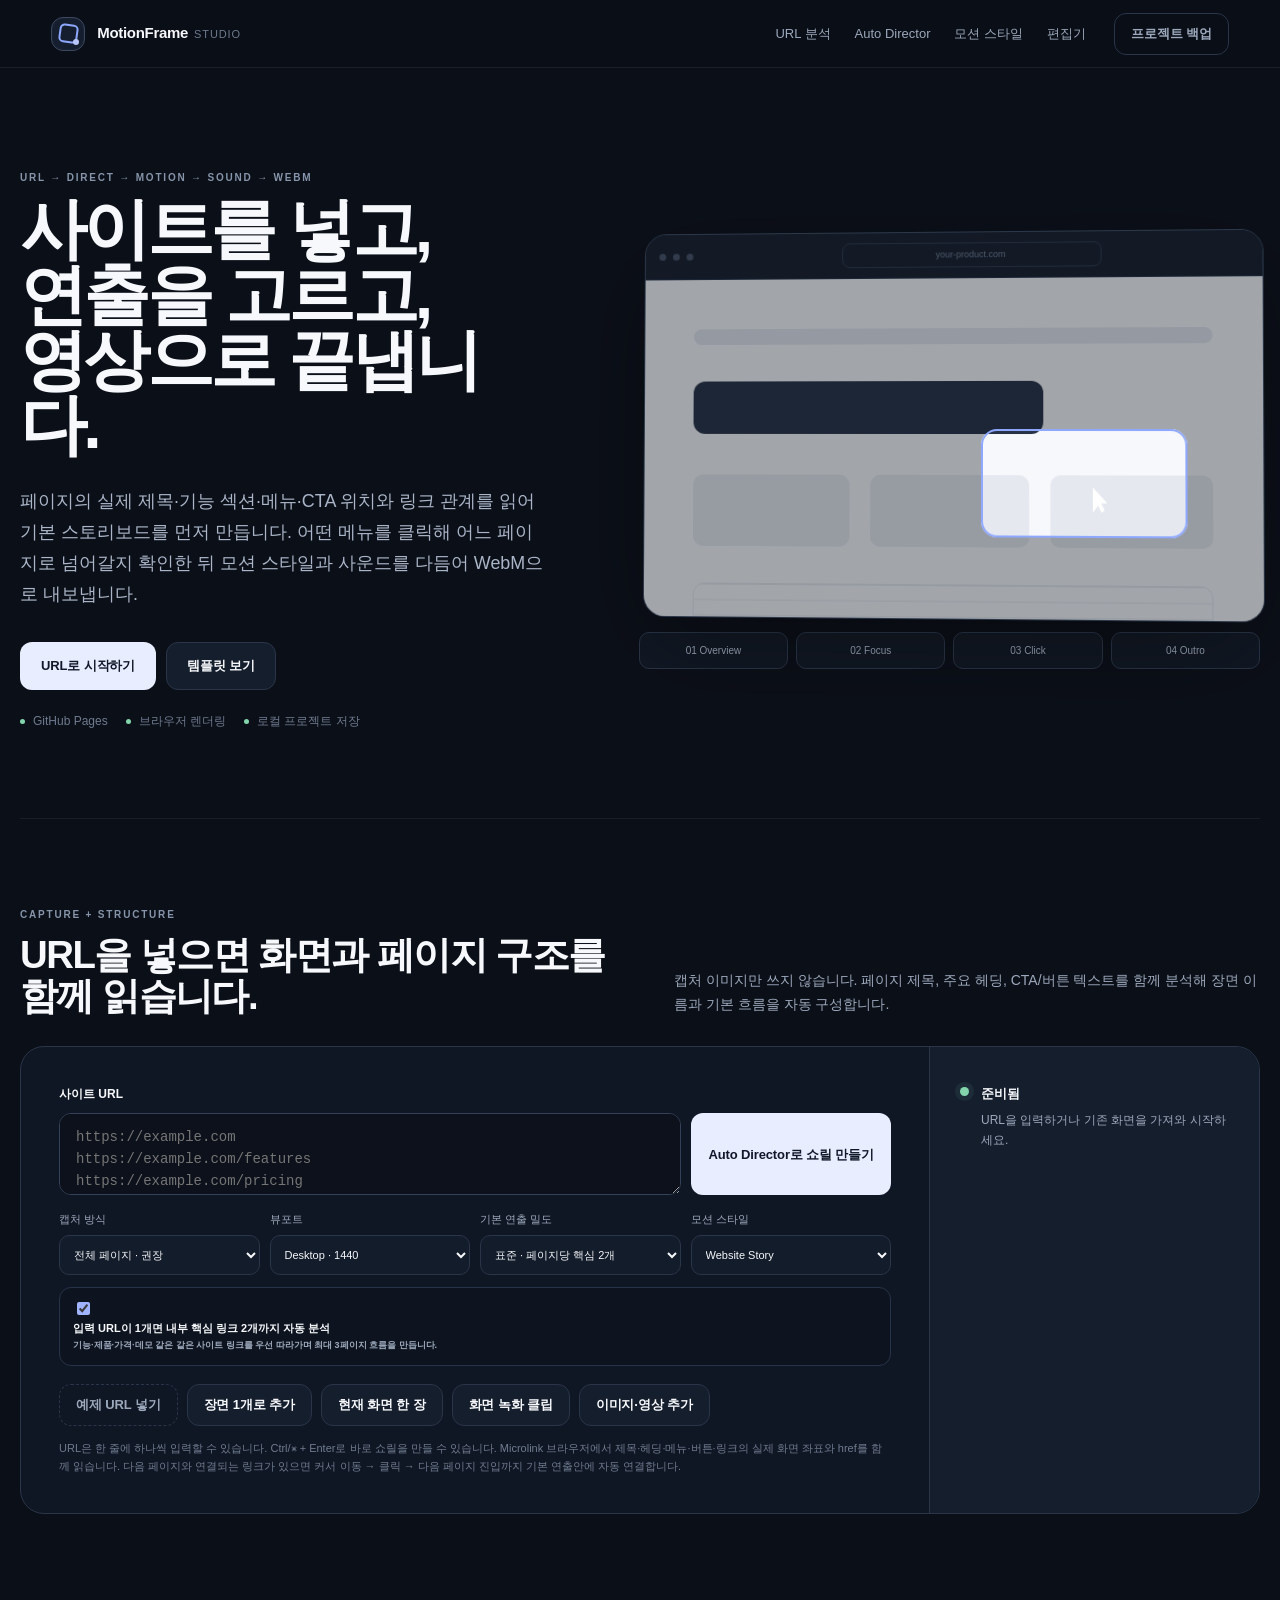
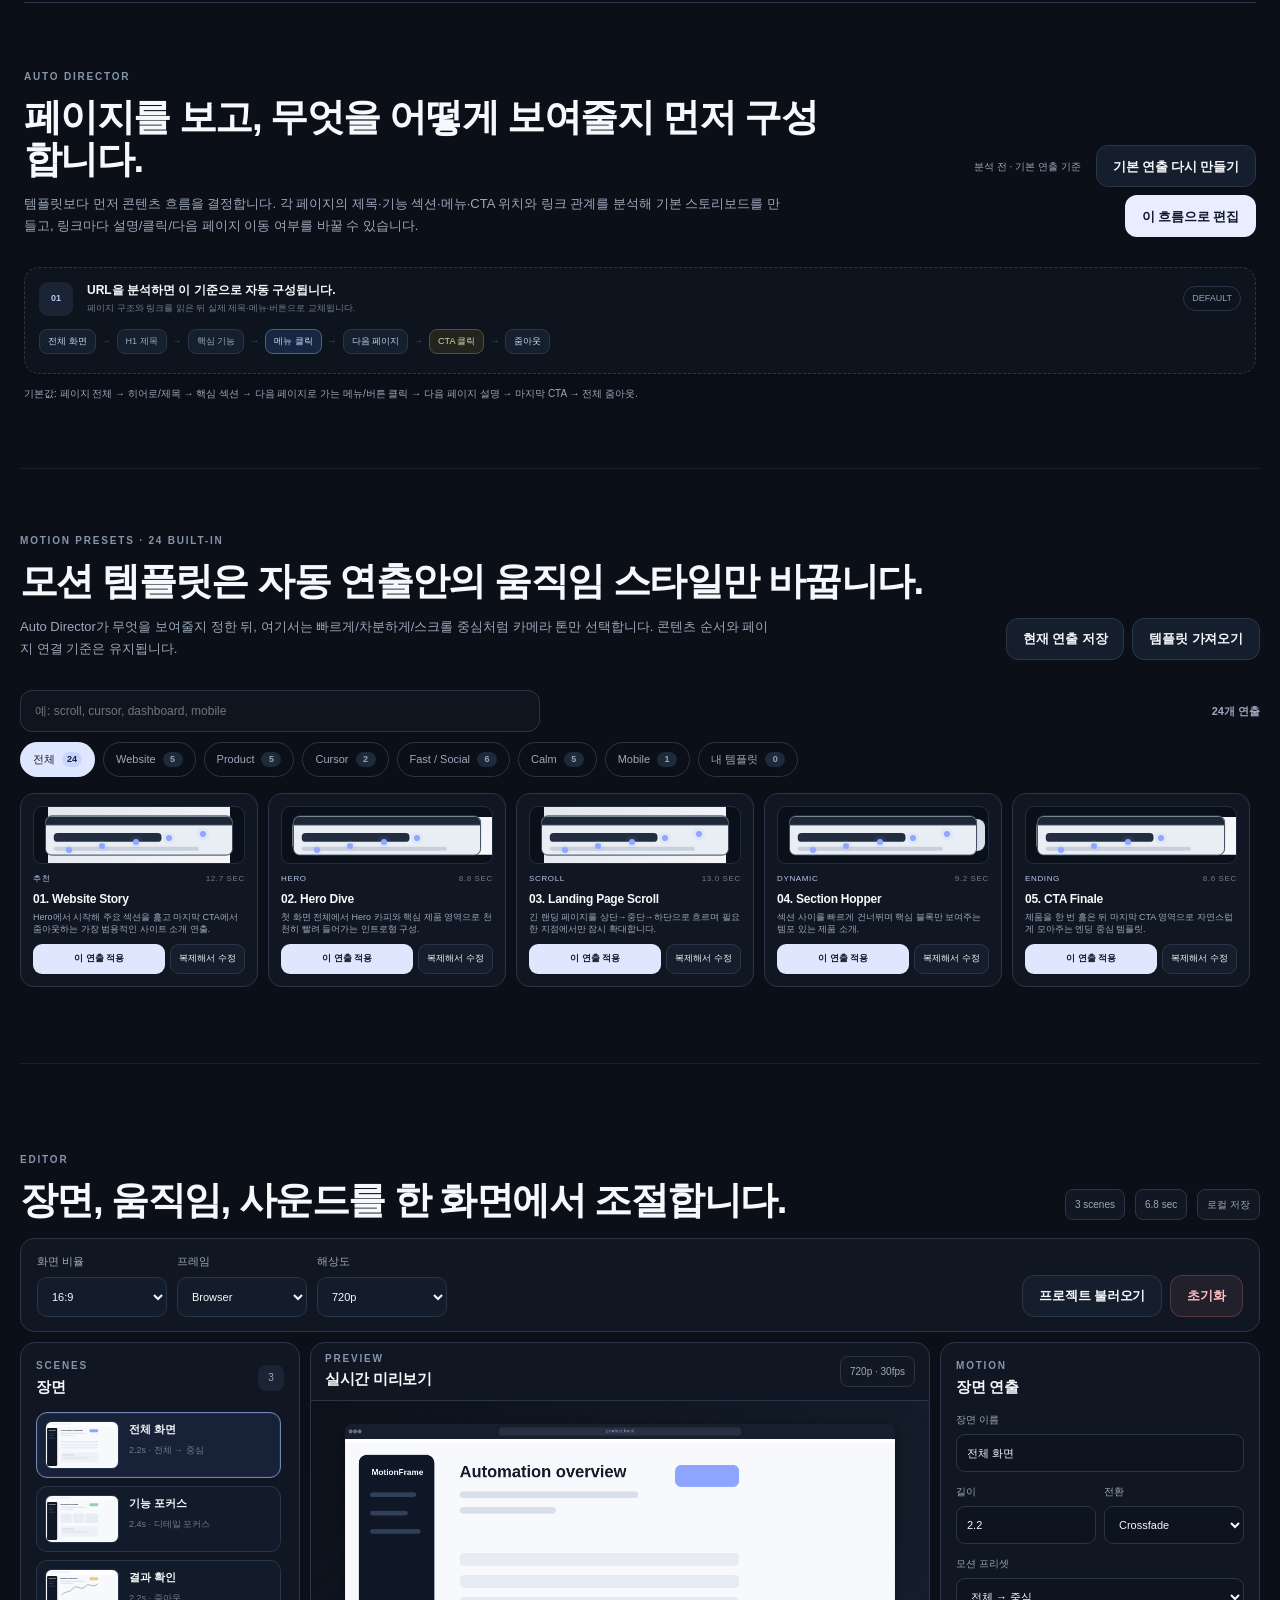
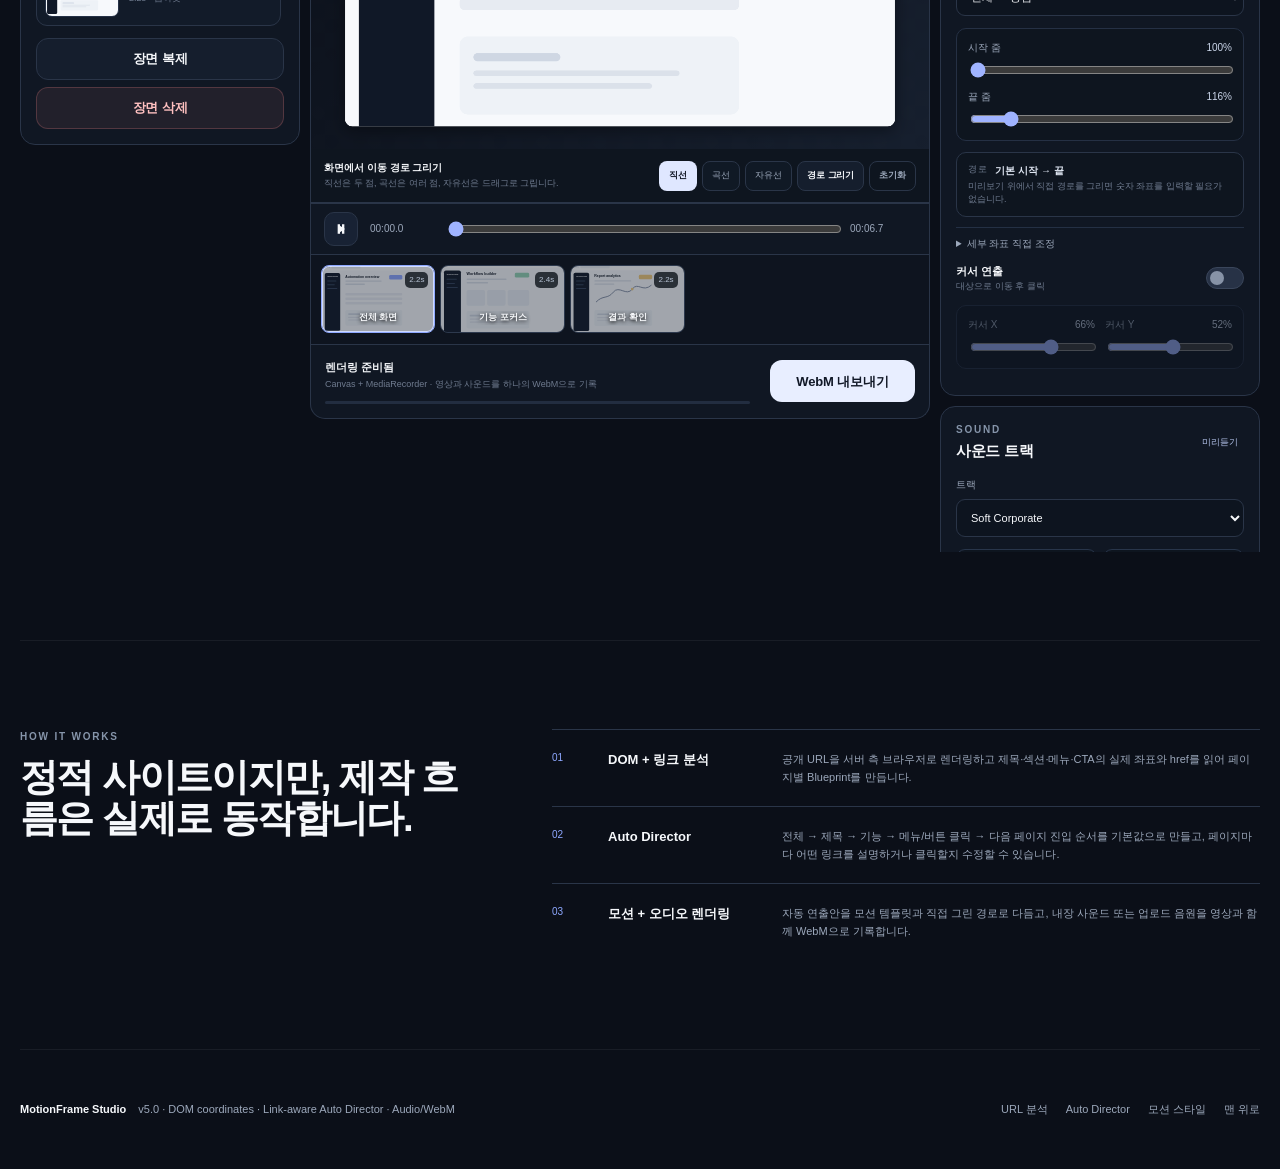
==== commit d28474c8: "Add files via upload" ====
--- a/index.html
+++ b/index.html
@@ -5,26 +5,26 @@
   <meta name="viewport" content="width=device-width, initial-scale=1" />
   <meta name="theme-color" content="#0b0f18" />
   <meta name="color-scheme" content="dark" />
-  <title>MotionFrame Studio v4 — URL에서 연출 영상까지</title>
-  <meta name="description" content="사이트 URL의 화면과 페이지 구조를 함께 분석하고, 시각적 모션 패스와 사운드를 적용해 WebM 쇼케이스 영상을 제작하는 GitHub Pages용 브라우저 편집기." />
+  <title>MotionFrame Studio v5 — URL 흐름을 읽고 연출하는 Auto Director</title>
+  <meta name="description" content="사이트 URL의 실제 DOM 위치와 링크 관계를 분석해 페이지별 설명·클릭·전환 흐름을 자동 기획하고, 모션·사운드를 편집해 WebM으로 만드는 GitHub Pages용 Auto Director." />
   <link rel="canonical" href="__SITE_URL__/" />
   <link rel="icon" href="./favicon.svg" type="image/svg+xml" />
   <link rel="icon" href="./favicon-32x32.png" sizes="32x32" type="image/png" />
   <link rel="icon" href="./favicon-16x16.png" sizes="16x16" type="image/png" />
   <link rel="apple-touch-icon" href="./apple-touch-icon.png" />
   <link rel="manifest" href="./manifest.webmanifest" />
-  <meta property="og:title" content="MotionFrame Studio v4 — URL에서 연출 영상까지" />
-  <meta property="og:description" content="DOM 구조 기반 URL 장면 구성, 24개 연출 템플릿, 직접 그리는 모션 패스, 사운드와 WebM 렌더링을 한 곳에서." />
+  <meta property="og:title" content="MotionFrame Studio v5 — URL 흐름을 읽고 연출하는 Auto Director" />
+  <meta property="og:description" content="실제 DOM 좌표와 링크 관계 기반 Auto Director, 페이지별 클릭 동작 편집, 모션 템플릿, 사운드와 WebM 렌더링." />
   <meta property="og:type" content="website" />
   <meta property="og:url" content="__SITE_URL__/" />
   <meta property="og:image" content="__SITE_URL__/og-image.png" />
   <meta property="og:site_name" content="MotionFrame Studio" />
   <meta name="twitter:card" content="summary_large_image" />
   <meta name="twitter:title" content="MotionFrame Studio" />
-  <meta name="twitter:description" content="사이트 URL의 제목·헤딩·CTA 흐름을 장면으로 만들고, 직접 경로를 그려 사운드와 함께 WebM으로 내보내세요." />
+  <meta name="twitter:description" content="페이지 제목·섹션·메뉴·CTA의 실제 위치를 읽어 기본 연출 흐름을 만들고, 링크별 동작을 수정한 뒤 WebM으로 내보내세요." />
   <meta name="twitter:image" content="__SITE_URL__/og-image.png" />
-  <link rel="stylesheet" href="./assets/styles.css?v=4.0.0" />
-  <script type="application/ld+json">{"@context":"https://schema.org","@type":"SoftwareApplication","name":"MotionFrame Studio","applicationCategory":"MultimediaApplication","operatingSystem":"Web","url":"__SITE_URL__/","description":"사이트 URL의 화면과 페이지 구조를 분석하고 시각적 모션 패스, 커서, 전환, 사운드를 적용한 WebM 쇼케이스 영상을 만드는 브라우저 편집기."}</script>
+  <link rel="stylesheet" href="./assets/styles.css?v=5.0.0" />
+  <script type="application/ld+json">{"@context":"https://schema.org","@type":"SoftwareApplication","name":"MotionFrame Studio","applicationCategory":"MultimediaApplication","operatingSystem":"Web","url":"__SITE_URL__/","description":"사이트 URL의 실제 DOM 좌표와 링크 관계를 분석해 페이지 이동까지 포함한 기본 연출안을 만들고 WebM으로 렌더링하는 브라우저 Auto Director."}</script>
 </head>
 <body>
   <a class="skip-link" href="#studio">편집기로 바로 이동</a>
@@ -35,8 +35,9 @@
       <span class="brand-copy"><strong>MotionFrame</strong><small>Studio</small></span>
     </a>
     <nav class="desktop-nav" aria-label="주요 메뉴">
-      <a href="#capture">URL 캡처</a>
-      <a href="#templates">템플릿</a>
+      <a href="#capture">URL 분석</a>
+      <a href="#director">Auto Director</a>
+      <a href="#templates">모션 스타일</a>
       <a href="#studio">편집기</a>
     </nav>
     <div class="top-actions">
@@ -47,16 +48,16 @@
     </div>
   </header>
   <nav class="mobile-nav" id="mobileNav" hidden aria-label="모바일 메뉴">
-    <a href="#capture">URL 캡처</a><a href="#templates">템플릿</a><a href="#studio">편집기</a>
+    <a href="#capture">URL 분석</a><a href="#director">Auto Director</a><a href="#templates">모션 스타일</a><a href="#studio">편집기</a>
     <button id="mobileProjectExportButton" type="button">프로젝트 백업</button>
   </nav>
 
   <main id="top">
     <section class="hero">
       <div class="hero-copy">
-        <p class="hero-kicker">URL → MOTION → SOUND → WEBM</p>
+        <p class="hero-kicker">URL → DIRECT → MOTION → SOUND → WEBM</p>
         <h1>사이트를 넣고,<br />연출을 고르고,<br />영상으로 끝냅니다.</h1>
-        <p>URL을 캡처해 장면으로 만들고, 미리 만든 연출 템플릿을 적용한 다음 필요한 부분만 직접 수정하세요. 기본 사운드 또는 내 음악을 넣고 WebM으로 내보낼 수 있습니다.</p>
+        <p>페이지의 실제 제목·기능 섹션·메뉴·CTA 위치와 링크 관계를 읽어 기본 스토리보드를 먼저 만듭니다. 어떤 메뉴를 클릭해 어느 페이지로 넘어갈지 확인한 뒤 모션 스타일과 사운드를 다듬어 WebM으로 내보냅니다.</p>
         <div class="hero-actions">
           <a class="primary-button" href="#capture">URL로 시작하기</a>
           <a class="secondary-button" href="#templates">템플릿 보기</a>
@@ -85,13 +86,15 @@
             <textarea id="urlInput" rows="3" placeholder="https://example.com
 https://example.com/features
 https://example.com/pricing" autocomplete="url" inputmode="url" aria-describedby="captureHelper"></textarea>
-            <button class="primary-button" id="urlStoryButton" type="button">URL 시퀀스로 쇼릴</button>
-          </div>
-          <div class="capture-options">
-            <label><span>캡처 방식</span><select id="captureModeSelect"><option value="full">전체 페이지</option><option value="viewport">첫 화면만</option></select></label>
+            <button class="primary-button" id="urlStoryButton" type="button">Auto Director로 쇼릴 만들기</button>
+          </div>
+          <div class="capture-options capture-options-v5">
+            <label><span>캡처 방식</span><select id="captureModeSelect"><option value="full">전체 페이지 · 권장</option><option value="viewport">첫 화면만</option></select></label>
             <label><span>뷰포트</span><select id="viewportSelect"><option value="1440x1000">Desktop · 1440</option><option value="1024x768">Laptop · 1024</option><option value="768x1024">Tablet · 768</option><option value="390x844">Mobile · 390</option></select></label>
-            <label><span>적용 템플릿</span><select id="captureTemplateSelect"></select></label>
-          </div>
+            <label><span>기본 연출 밀도</span><select id="directorDetailSelect"><option value="compact">간결 · 페이지당 핵심 1개</option><option value="standard" selected>표준 · 페이지당 핵심 2개</option><option value="detailed">상세 · 페이지당 핵심 4개</option></select></label>
+            <label><span>모션 스타일</span><select id="captureTemplateSelect"></select></label>
+          </div>
+          <label class="auto-follow-line"><input id="autoFollowInput" type="checkbox" checked /><span><strong>입력 URL이 1개면 내부 핵심 링크 2개까지 자동 분석</strong><small>기능·제품·가격·데모 같은 같은 사이트 링크를 우선 따라가며 최대 3페이지 흐름을 만듭니다.</small></span></label>
           <div class="capture-actions">
             <button class="ghost-button" id="useExampleUrlButton" type="button">예제 URL 넣기</button>
             <button class="secondary-button" id="urlSingleButton" type="button">장면 1개로 추가</button>
@@ -100,7 +103,7 @@
             <button class="secondary-button" id="imageUploadButton" type="button">이미지·영상 추가</button>
             <input id="imageInput" type="file" accept="image/png,image/jpeg,image/webp,image/gif,video/webm,video/mp4" multiple hidden />
           </div>
-          <p class="helper" id="captureHelper">URL은 한 줄에 하나씩 입력할 수 있습니다. Ctrl/⌘ + Enter로 바로 쇼릴을 만들 수 있습니다. Microlink 캡처에서는 페이지 제목·h1/h2/h3·CTA/버튼 텍스트를 함께 읽어 기본 장면 흐름을 만듭니다. 구조 분석이 불가능하면 캡처 기반 흐름으로 자동 전환합니다.</p>
+          <p class="helper" id="captureHelper">URL은 한 줄에 하나씩 입력할 수 있습니다. Ctrl/⌘ + Enter로 바로 쇼릴을 만들 수 있습니다. Microlink 브라우저에서 제목·헤딩·메뉴·버튼·링크의 실제 화면 좌표와 href를 함께 읽습니다. 다음 페이지와 연결되는 링크가 있으면 커서 이동 → 클릭 → 다음 페이지 진입까지 기본 연출안에 자동 연결합니다.</p>
           <div class="dom-analysis" id="domAnalysis" hidden><strong>페이지 구조 분석</strong><div id="domAnalysisChips"></div></div>
         </div>
         <div class="capture-status" id="captureStatus" role="status" aria-live="polite">
@@ -109,9 +112,19 @@
       </div>
     </section>
 
+
+    <section class="director-section" id="director" aria-labelledby="director-title">
+      <div class="section-head director-head">
+        <div><p class="eyebrow">AUTO DIRECTOR</p><h2 id="director-title">페이지를 보고, 무엇을 어떻게 보여줄지 먼저 구성합니다.</h2><p class="section-subcopy">템플릿보다 먼저 콘텐츠 흐름을 결정합니다. 각 페이지의 제목·기능 섹션·메뉴·CTA 위치와 링크 관계를 분석해 기본 스토리보드를 만들고, 링크마다 설명/클릭/다음 페이지 이동 여부를 바꿀 수 있습니다.</p></div>
+        <div class="director-head-actions"><span id="directorSummary">0 pages · 0 beats</span><button class="secondary-button" id="rebuildDirectorButton" type="button">기본 연출 다시 만들기</button><button class="primary-button" id="applyDirectorButton" type="button">이 흐름으로 편집</button></div>
+      </div>
+      <div class="director-flow" id="directorFlow"></div>
+      <p class="director-note" id="directorNote">기본값: 페이지 전체 → 히어로/제목 → 핵심 섹션 → 다음 페이지로 가는 메뉴/버튼 클릭 → 다음 페이지 설명 → 마지막 CTA → 전체 줌아웃.</p>
+    </section>
+
     <section class="templates-section" id="templates" aria-labelledby="templates-title">
       <div class="section-head">
-        <div><p class="eyebrow">MOTION PRESETS · 24 BUILT-IN</p><h2 id="templates-title">템플릿은 작게 훑고, 바로 적용하세요.</h2><p class="section-subcopy">한 화면을 크게 차지하지 않도록 가로형 라이브러리로 줄였습니다. 검색·분류 후 카드를 눌러 즉시 적용하고, 필요하면 복제해 내 템플릿으로 저장할 수 있습니다.</p></div>
+        <div><p class="eyebrow">MOTION PRESETS · 24 BUILT-IN</p><h2 id="templates-title">모션 템플릿은 자동 연출안의 움직임 스타일만 바꿉니다.</h2><p class="section-subcopy">Auto Director가 무엇을 보여줄지 정한 뒤, 여기서는 빠르게/차분하게/스크롤 중심처럼 카메라 톤만 선택합니다. 콘텐츠 순서와 페이지 연결 기준은 유지됩니다.</p></div>
         <div class="template-head-actions">
           <button class="secondary-button" id="saveTemplateButton" type="button">현재 연출 저장</button>
           <button class="secondary-button" id="importTemplateButton" type="button">템플릿 가져오기</button>
@@ -221,14 +234,14 @@
     <section class="notes-section">
       <div><p class="eyebrow">HOW IT WORKS</p><h2>정적 사이트이지만, 제작 흐름은 실제로 동작합니다.</h2></div>
       <div class="notes-grid">
-        <article><span>01</span><h3>URL 캡처</h3><p>공개 URL을 서버 측 브라우저로 렌더링하고 페이지 제목·헤딩·버튼 텍스트를 함께 읽습니다. 전체 페이지 캡처 한 장을 DOM 흐름에 맞춰 여러 카메라 장면으로 재사용합니다.</p></article>
-        <article><span>02</span><h3>템플릿 편집</h3><p>기본 템플릿을 적용한 뒤 줌·포커스·커서·전환을 수정하고, 현재 결과를 내 템플릿으로 로컬 저장하거나 JSON으로 백업할 수 있습니다.</p></article>
-        <article><span>03</span><h3>오디오 포함 렌더링</h3><p>내장 생성형 사운드 또는 업로드한 오디오를 Canvas 영상 스트림과 결합해 브라우저에서 WebM으로 기록합니다.</p></article>
+        <article><span>01</span><h3>DOM + 링크 분석</h3><p>공개 URL을 서버 측 브라우저로 렌더링하고 제목·섹션·메뉴·CTA의 실제 좌표와 href를 읽어 페이지별 Blueprint를 만듭니다.</p></article>
+        <article><span>02</span><h3>Auto Director</h3><p>전체 → 제목 → 기능 → 메뉴/버튼 클릭 → 다음 페이지 진입 순서를 기본값으로 만들고, 페이지마다 어떤 링크를 설명하거나 클릭할지 수정할 수 있습니다.</p></article>
+        <article><span>03</span><h3>모션 + 오디오 렌더링</h3><p>자동 연출안을 모션 템플릿과 직접 그린 경로로 다듬고, 내장 사운드 또는 업로드 음원을 영상과 함께 WebM으로 기록합니다.</p></article>
       </div>
     </section>
   </main>
 
-  <footer class="footer"><div><strong>MotionFrame Studio</strong><span>v4.0 · DOM-aware capture · Visual motion paths · Audio preview</span></div><nav><a href="#capture">URL 캡처</a><a href="#templates">템플릿</a><a href="#top">맨 위로</a></nav></footer>
+  <footer class="footer"><div><strong>MotionFrame Studio</strong><span>v5.0 · DOM coordinates · Link-aware Auto Director · Audio/WebM</span></div><nav><a href="#capture">URL 분석</a><a href="#director">Auto Director</a><a href="#templates">모션 스타일</a><a href="#top">맨 위로</a></nav></footer>
 
   <div class="toast-root" id="toastRoot" aria-live="polite" aria-atomic="true"></div>
 
@@ -249,6 +262,6 @@
       status.querySelector('p').textContent = 'JavaScript가 시작되지 않았습니다. 새로고침 후에도 계속되면 배포된 assets/app.js를 확인해 주세요.';
     }, 3500);
   </script>
-  <script type="module" src="./assets/app.js?v=4.0.0"></script>
+  <script type="module" src="./assets/app.js?v=5.0.0"></script>
 </body>
 </html>
--- a/assets/styles.css
+++ b/assets/styles.css
@@ -417,3 +417,18 @@
   .path-toolbar span{white-space:normal}
   .sound-preset-grid{grid-template-columns:1fr}
 }
+
+/* v5 Auto Director */
+.capture-options-v5{grid-template-columns:repeat(4,minmax(0,1fr))}
+.auto-follow-line{display:flex;align-items:flex-start;gap:10px;margin-top:12px;padding:12px 13px;border:1px solid #273348;border-radius:12px;background:#0d141f;color:var(--text);cursor:pointer}
+.auto-follow-line input{margin-top:2px;accent-color:#9fb3ff}.auto-follow-line span{display:grid;gap:3px}.auto-follow-line strong{font-size:11px}.auto-follow-line small{color:var(--muted);font-size:9px;line-height:1.5}
+.director-section{width:min(100% - 48px,var(--container));margin:0 auto;padding:66px 0;border-top:1px solid var(--line)}
+.director-head{align-items:flex-end}.director-head-actions{display:flex;align-items:center;justify-content:flex-end;gap:8px;flex-wrap:wrap}.director-head-actions>span{font-size:10px;color:var(--muted);padding:0 7px}
+.director-flow{display:grid;gap:9px;margin-top:20px}.director-page-card{border:1px solid var(--line);border-radius:15px;background:#101722;padding:13px 14px;box-shadow:0 8px 28px rgba(0,0,0,.12)}
+.director-page-head{display:grid;grid-template-columns:38px minmax(0,1fr) auto;align-items:center;gap:10px}.director-page-number{width:34px;height:34px;border-radius:9px;display:grid;place-items:center;background:#1a2435;color:#bac8ee;font-size:9px;font-weight:800}.director-page-head div{min-width:0}.director-page-head strong{display:block;font-size:12px;white-space:nowrap;overflow:hidden;text-overflow:ellipsis}.director-page-head small{display:block;margin-top:3px;color:var(--muted-2);font-size:9px;white-space:nowrap;overflow:hidden;text-overflow:ellipsis}.director-detected{font-size:9px;color:#8fa0b9;border:1px solid #28354a;border-radius:999px;padding:5px 8px;white-space:nowrap}
+.director-beats{display:flex;align-items:center;gap:6px;overflow-x:auto;margin:11px 0 4px;padding:2px 0 6px;scrollbar-width:thin}.director-beats i{font-style:normal;color:#46546d;font-size:9px}.director-beat{flex:0 0 auto;max-width:190px;padding:5px 8px;border-radius:8px;background:#151f2e;border:1px solid #29364a;color:#9aa9be;font-size:9px;white-space:nowrap;overflow:hidden;text-overflow:ellipsis}.director-beat.overview{color:#c8d4ee}.director-beat.navigate{background:#182741;border-color:#49628f;color:#c9d8ff}.director-beat.click{background:#22241d;border-color:#4c5233;color:#d6d9b0}
+.director-actions-detail{margin-top:8px;border-top:1px solid #202b3c;padding-top:8px}.director-actions-detail summary{cursor:pointer;color:#93a1b7;font-size:10px;list-style:none;display:flex;align-items:center;gap:6px}.director-actions-detail summary::-webkit-details-marker{display:none}.director-actions-detail summary:before{content:'+';width:17px;height:17px;border-radius:5px;display:grid;place-items:center;background:#1a2435;color:#aebbd0}.director-actions-detail[open] summary:before{content:'−'}.director-actions-detail summary b{font-size:8px;background:#1a2435;border-radius:999px;padding:2px 6px}
+.director-elements{display:grid;gap:6px;margin-top:9px}.director-element-row{display:grid;grid-template-columns:minmax(0,1fr) 160px 160px;align-items:center;gap:7px;padding:7px;border:1px solid #202b3c;border-radius:9px;background:#0d141e}.director-element-row.active{border-color:#34435e}.director-element-copy{display:grid;grid-template-columns:auto minmax(0,1fr);gap:2px 7px;min-width:0}.director-element-copy>span{grid-row:1/3;align-self:center;padding:3px 5px;border-radius:5px;background:#1d2839;color:#91a0b7;font-size:7px;font-weight:750;text-transform:uppercase}.director-element-copy strong{font-size:10px;white-space:nowrap;overflow:hidden;text-overflow:ellipsis}.director-element-copy small{font-size:8px;color:#68778e;white-space:nowrap;overflow:hidden;text-overflow:ellipsis}.director-element-row select{height:32px;border:1px solid #2a374b;border-radius:8px;background:#111a27;color:#d8e0ec;padding:0 8px;font-size:9px;min-width:0}.director-element-row select[hidden]{display:block;visibility:hidden}.director-note{margin:12px 0 0;color:var(--muted);font-size:10px;line-height:1.6}
+@media(max-width:1080px){.capture-options-v5{grid-template-columns:repeat(2,minmax(0,1fr))}.director-element-row{grid-template-columns:minmax(0,1fr) 150px}.director-target{grid-column:2}.director-head{align-items:flex-start}.director-head-actions{justify-content:flex-start}}
+@media(max-width:720px){.capture-options-v5{grid-template-columns:1fr}.director-section{width:min(100% - 28px,var(--container));padding:54px 0}.director-head-actions{display:grid;grid-template-columns:1fr 1fr;width:100%}.director-head-actions>span{grid-column:1/-1;padding:0}.director-page-card{padding:11px}.director-page-head{grid-template-columns:34px minmax(0,1fr)}.director-detected{grid-column:2;justify-self:start}.director-element-row{grid-template-columns:1fr}.director-target{grid-column:auto}.director-element-row select[hidden]{display:none}.director-beat{max-width:150px}.auto-follow-line{padding:11px}}
+.director-empty-card{border-style:dashed;background:#0d141e}.director-empty-card .director-beats{margin-bottom:0}
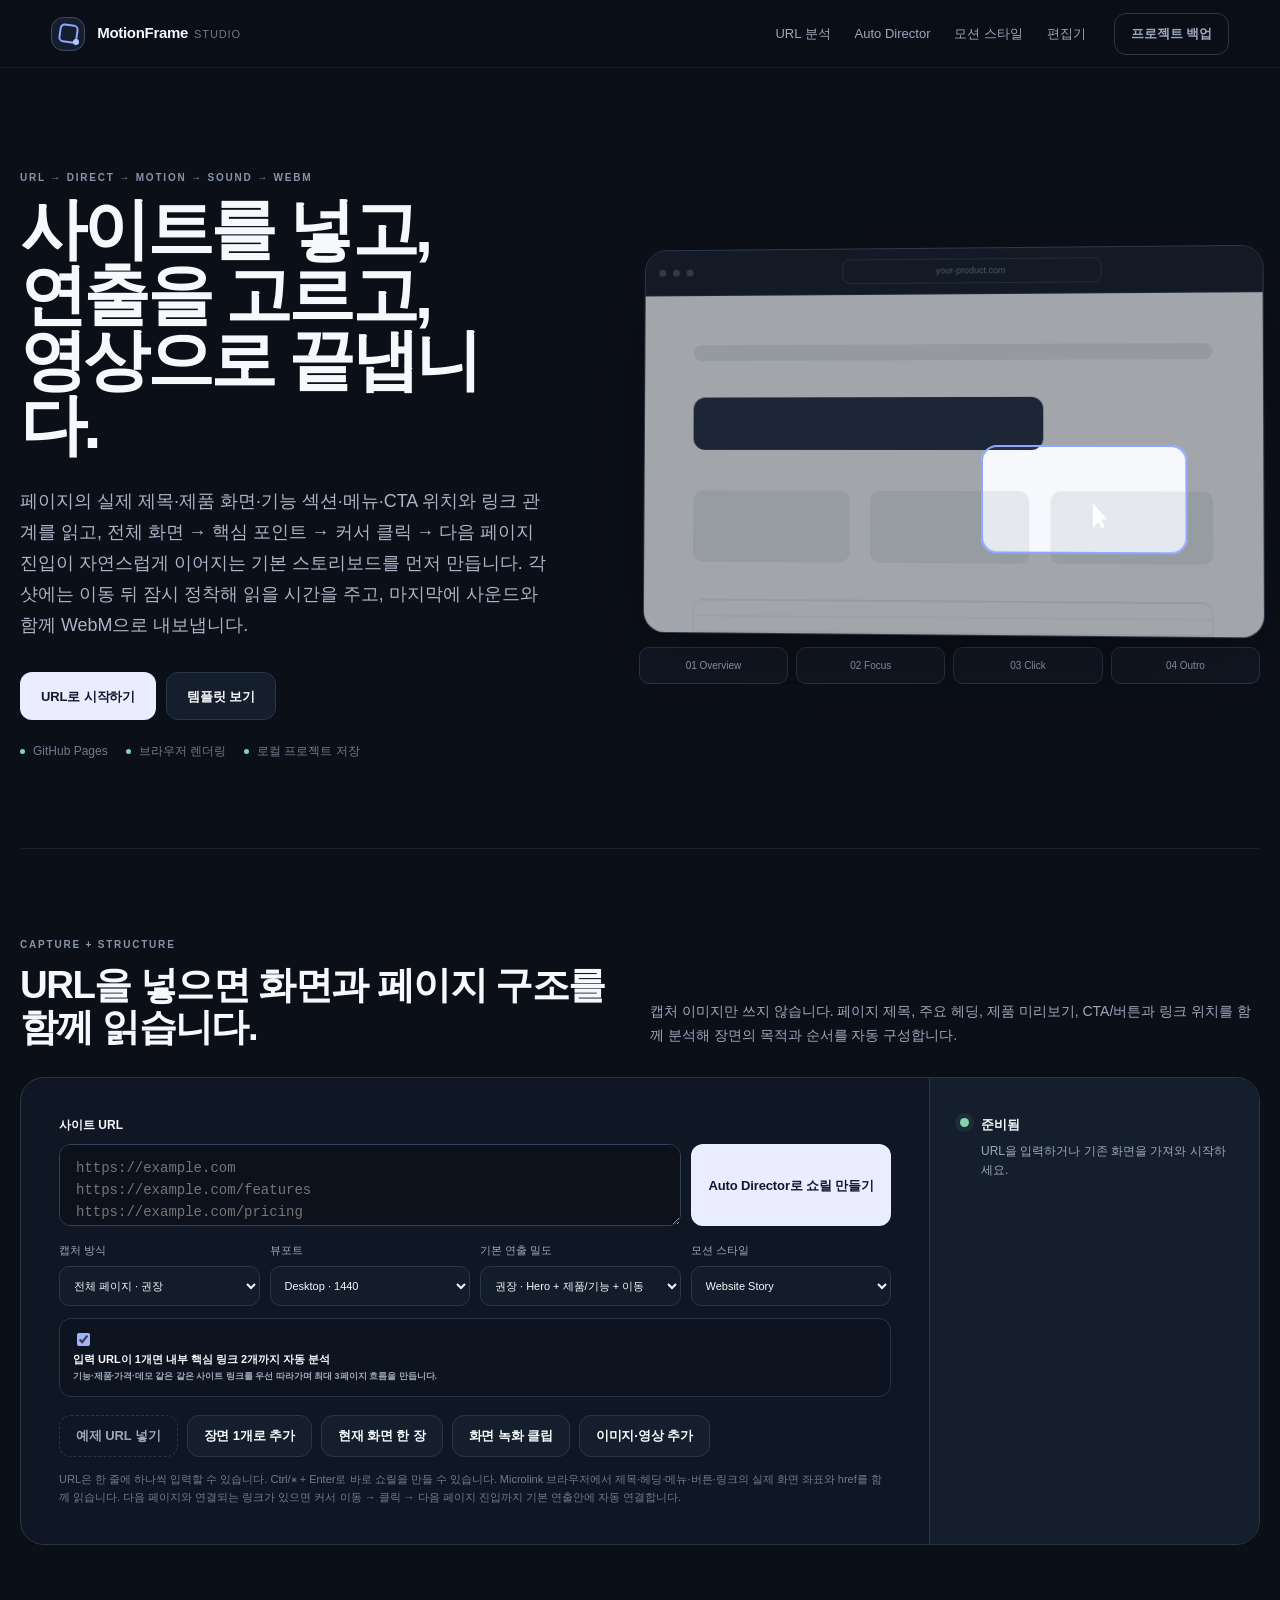
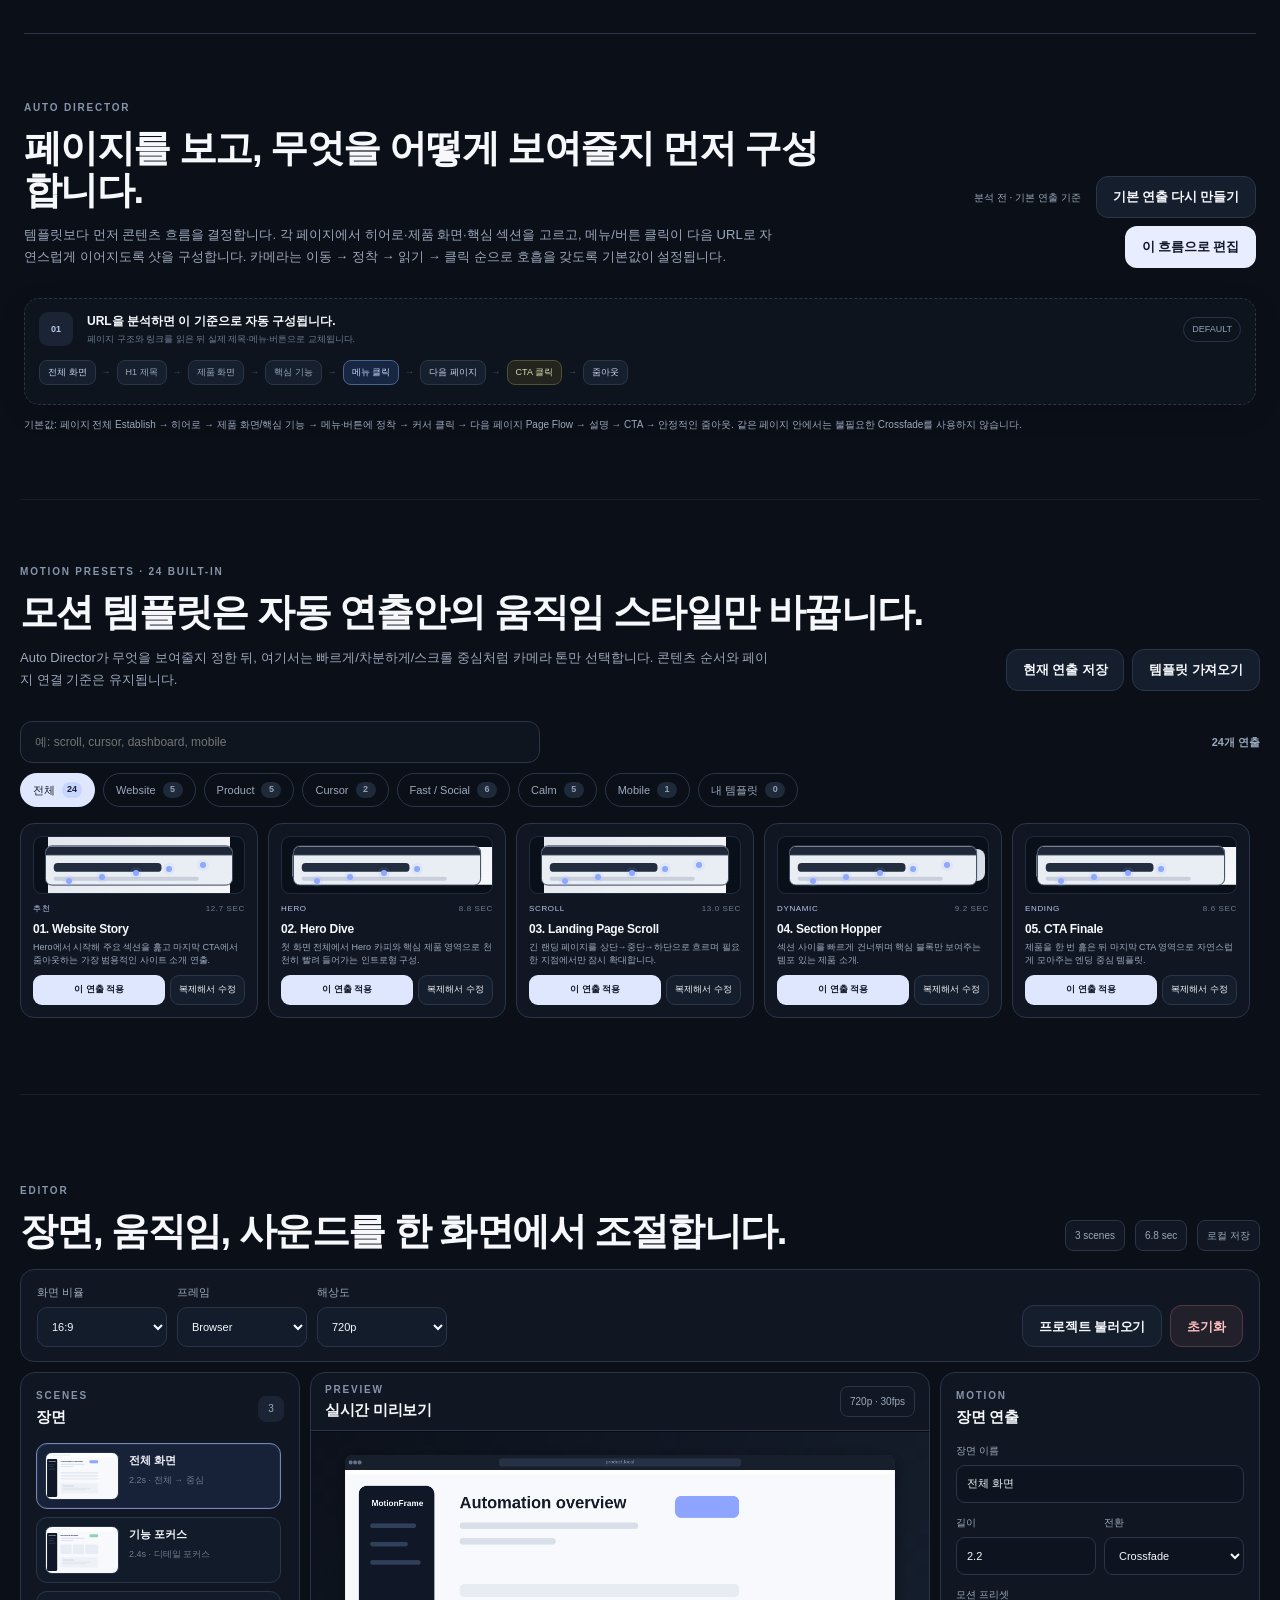
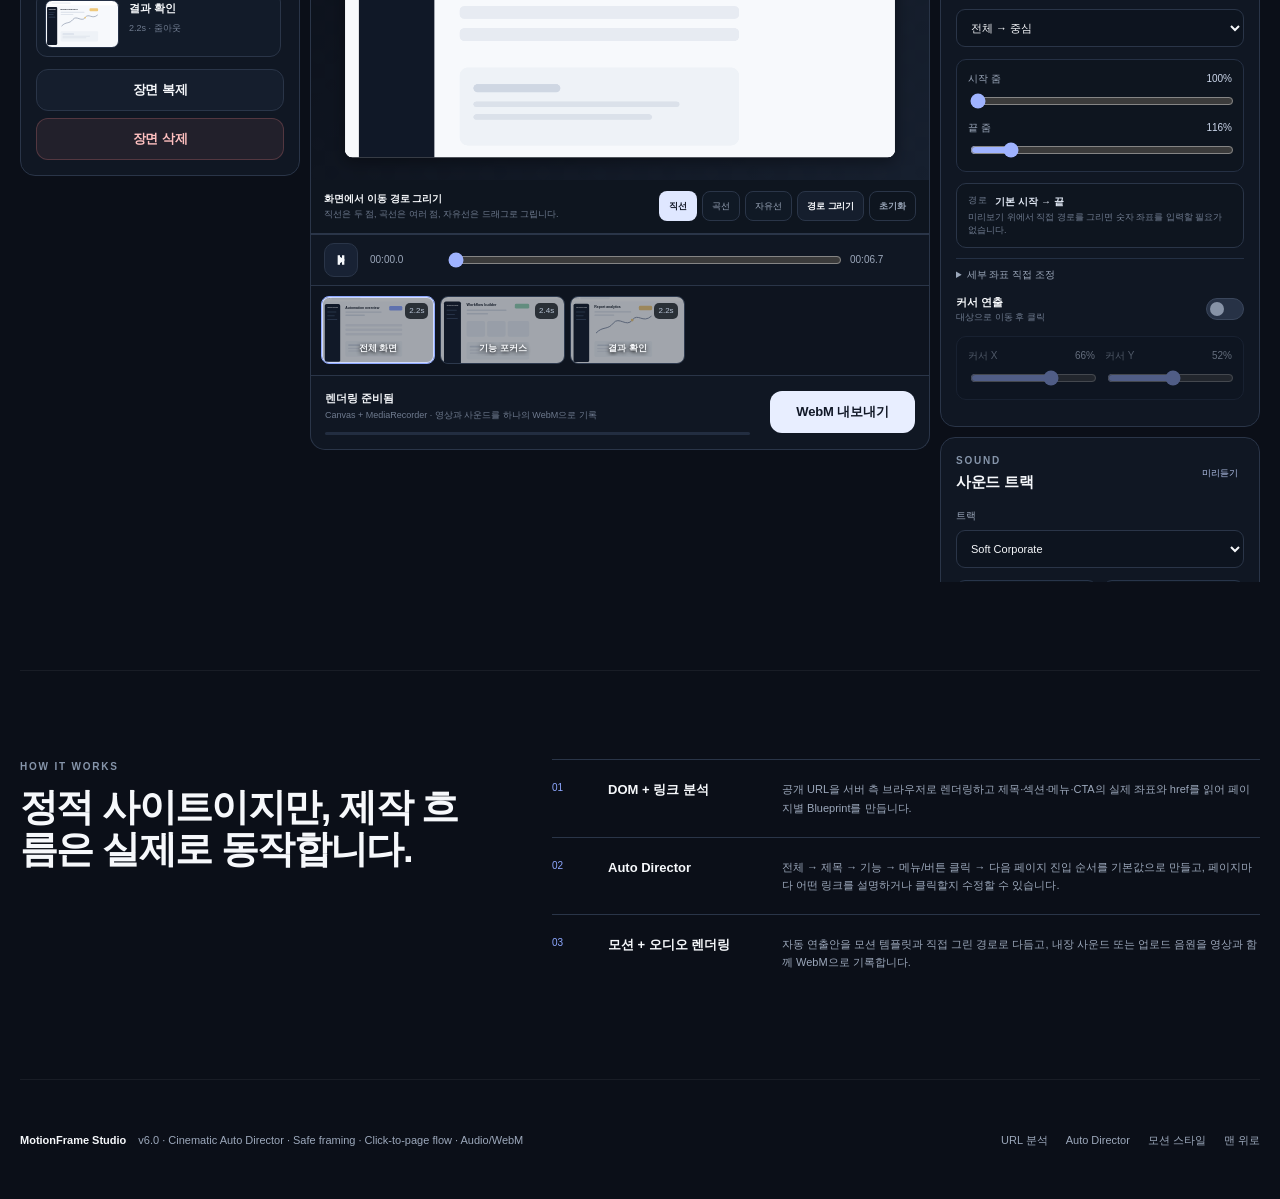
==== commit e38c4d46: "Add files via upload" ====
--- a/index.html
+++ b/index.html
@@ -5,7 +5,7 @@
   <meta name="viewport" content="width=device-width, initial-scale=1" />
   <meta name="theme-color" content="#0b0f18" />
   <meta name="color-scheme" content="dark" />
-  <title>MotionFrame Studio v5 — URL 흐름을 읽고 연출하는 Auto Director</title>
+  <title>MotionFrame Studio v6 — 사이트 흐름을 영상 문법으로 연출하는 Auto Director</title>
   <meta name="description" content="사이트 URL의 실제 DOM 위치와 링크 관계를 분석해 페이지별 설명·클릭·전환 흐름을 자동 기획하고, 모션·사운드를 편집해 WebM으로 만드는 GitHub Pages용 Auto Director." />
   <link rel="canonical" href="__SITE_URL__/" />
   <link rel="icon" href="./favicon.svg" type="image/svg+xml" />
@@ -13,7 +13,7 @@
   <link rel="icon" href="./favicon-16x16.png" sizes="16x16" type="image/png" />
   <link rel="apple-touch-icon" href="./apple-touch-icon.png" />
   <link rel="manifest" href="./manifest.webmanifest" />
-  <meta property="og:title" content="MotionFrame Studio v5 — URL 흐름을 읽고 연출하는 Auto Director" />
+  <meta property="og:title" content="MotionFrame Studio v6 — 사이트 흐름을 영상 문법으로 연출하는 Auto Director" />
   <meta property="og:description" content="실제 DOM 좌표와 링크 관계 기반 Auto Director, 페이지별 클릭 동작 편집, 모션 템플릿, 사운드와 WebM 렌더링." />
   <meta property="og:type" content="website" />
   <meta property="og:url" content="__SITE_URL__/" />
@@ -23,7 +23,7 @@
   <meta name="twitter:title" content="MotionFrame Studio" />
   <meta name="twitter:description" content="페이지 제목·섹션·메뉴·CTA의 실제 위치를 읽어 기본 연출 흐름을 만들고, 링크별 동작을 수정한 뒤 WebM으로 내보내세요." />
   <meta name="twitter:image" content="__SITE_URL__/og-image.png" />
-  <link rel="stylesheet" href="./assets/styles.css?v=5.0.0" />
+  <link rel="stylesheet" href="./assets/styles.css?v=6.0.0" />
   <script type="application/ld+json">{"@context":"https://schema.org","@type":"SoftwareApplication","name":"MotionFrame Studio","applicationCategory":"MultimediaApplication","operatingSystem":"Web","url":"__SITE_URL__/","description":"사이트 URL의 실제 DOM 좌표와 링크 관계를 분석해 페이지 이동까지 포함한 기본 연출안을 만들고 WebM으로 렌더링하는 브라우저 Auto Director."}</script>
 </head>
 <body>
@@ -57,7 +57,7 @@
       <div class="hero-copy">
         <p class="hero-kicker">URL → DIRECT → MOTION → SOUND → WEBM</p>
         <h1>사이트를 넣고,<br />연출을 고르고,<br />영상으로 끝냅니다.</h1>
-        <p>페이지의 실제 제목·기능 섹션·메뉴·CTA 위치와 링크 관계를 읽어 기본 스토리보드를 먼저 만듭니다. 어떤 메뉴를 클릭해 어느 페이지로 넘어갈지 확인한 뒤 모션 스타일과 사운드를 다듬어 WebM으로 내보냅니다.</p>
+        <p>페이지의 실제 제목·제품 화면·기능 섹션·메뉴·CTA 위치와 링크 관계를 읽고, 전체 화면 → 핵심 포인트 → 커서 클릭 → 다음 페이지 진입이 자연스럽게 이어지는 기본 스토리보드를 먼저 만듭니다. 각 샷에는 이동 뒤 잠시 정착해 읽을 시간을 주고, 마지막에 사운드와 함께 WebM으로 내보냅니다.</p>
         <div class="hero-actions">
           <a class="primary-button" href="#capture">URL로 시작하기</a>
           <a class="secondary-button" href="#templates">템플릿 보기</a>
@@ -77,7 +77,7 @@
     <section class="capture-section" id="capture" aria-labelledby="capture-title">
       <div class="section-head">
         <div><p class="eyebrow">CAPTURE + STRUCTURE</p><h2 id="capture-title">URL을 넣으면 화면과 페이지 구조를 함께 읽습니다.</h2></div>
-        <p>캡처 이미지만 쓰지 않습니다. 페이지 제목, 주요 헤딩, CTA/버튼 텍스트를 함께 분석해 장면 이름과 기본 흐름을 자동 구성합니다.</p>
+        <p>캡처 이미지만 쓰지 않습니다. 페이지 제목, 주요 헤딩, 제품 미리보기, CTA/버튼과 링크 위치를 함께 분석해 장면의 목적과 순서를 자동 구성합니다.</p>
       </div>
       <div class="capture-card">
         <div class="url-builder">
@@ -88,10 +88,10 @@
 https://example.com/pricing" autocomplete="url" inputmode="url" aria-describedby="captureHelper"></textarea>
             <button class="primary-button" id="urlStoryButton" type="button">Auto Director로 쇼릴 만들기</button>
           </div>
-          <div class="capture-options capture-options-v5">
+          <div class="capture-options capture-options-v6">
             <label><span>캡처 방식</span><select id="captureModeSelect"><option value="full">전체 페이지 · 권장</option><option value="viewport">첫 화면만</option></select></label>
             <label><span>뷰포트</span><select id="viewportSelect"><option value="1440x1000">Desktop · 1440</option><option value="1024x768">Laptop · 1024</option><option value="768x1024">Tablet · 768</option><option value="390x844">Mobile · 390</option></select></label>
-            <label><span>기본 연출 밀도</span><select id="directorDetailSelect"><option value="compact">간결 · 페이지당 핵심 1개</option><option value="standard" selected>표준 · 페이지당 핵심 2개</option><option value="detailed">상세 · 페이지당 핵심 4개</option></select></label>
+            <label><span>기본 연출 밀도</span><select id="directorDetailSelect"><option value="compact">빠르게 · Hero + 이동</option><option value="standard" selected>권장 · Hero + 제품/기능 + 이동</option><option value="detailed">상세 · 주요 기능 3개까지</option></select></label>
             <label><span>모션 스타일</span><select id="captureTemplateSelect"></select></label>
           </div>
           <label class="auto-follow-line"><input id="autoFollowInput" type="checkbox" checked /><span><strong>입력 URL이 1개면 내부 핵심 링크 2개까지 자동 분석</strong><small>기능·제품·가격·데모 같은 같은 사이트 링크를 우선 따라가며 최대 3페이지 흐름을 만듭니다.</small></span></label>
@@ -115,11 +115,11 @@
 
     <section class="director-section" id="director" aria-labelledby="director-title">
       <div class="section-head director-head">
-        <div><p class="eyebrow">AUTO DIRECTOR</p><h2 id="director-title">페이지를 보고, 무엇을 어떻게 보여줄지 먼저 구성합니다.</h2><p class="section-subcopy">템플릿보다 먼저 콘텐츠 흐름을 결정합니다. 각 페이지의 제목·기능 섹션·메뉴·CTA 위치와 링크 관계를 분석해 기본 스토리보드를 만들고, 링크마다 설명/클릭/다음 페이지 이동 여부를 바꿀 수 있습니다.</p></div>
+        <div><p class="eyebrow">AUTO DIRECTOR</p><h2 id="director-title">페이지를 보고, 무엇을 어떻게 보여줄지 먼저 구성합니다.</h2><p class="section-subcopy">템플릿보다 먼저 콘텐츠 흐름을 결정합니다. 각 페이지에서 히어로·제품 화면·핵심 섹션을 고르고, 메뉴/버튼 클릭이 다음 URL로 자연스럽게 이어지도록 샷을 구성합니다. 카메라는 이동 → 정착 → 읽기 → 클릭 순으로 호흡을 갖도록 기본값이 설정됩니다.</p></div>
         <div class="director-head-actions"><span id="directorSummary">0 pages · 0 beats</span><button class="secondary-button" id="rebuildDirectorButton" type="button">기본 연출 다시 만들기</button><button class="primary-button" id="applyDirectorButton" type="button">이 흐름으로 편집</button></div>
       </div>
       <div class="director-flow" id="directorFlow"></div>
-      <p class="director-note" id="directorNote">기본값: 페이지 전체 → 히어로/제목 → 핵심 섹션 → 다음 페이지로 가는 메뉴/버튼 클릭 → 다음 페이지 설명 → 마지막 CTA → 전체 줌아웃.</p>
+      <p class="director-note" id="directorNote">기본값: 페이지 전체 Establish → 히어로 → 제품 화면/핵심 기능 → 메뉴·버튼에 정착 → 커서 클릭 → 다음 페이지 Page Flow → 설명 → CTA → 안정적인 줌아웃. 같은 페이지 안에서는 불필요한 Crossfade를 사용하지 않습니다.</p>
     </section>
 
     <section class="templates-section" id="templates" aria-labelledby="templates-title">
@@ -201,7 +201,7 @@
               <label class="field"><span>장면 이름</span><input id="sceneNameInput" type="text" maxlength="80" /></label>
               <div class="field-grid">
                 <label class="field"><span>길이</span><input id="durationInput" type="number" min="0.8" max="15" step="0.1" /></label>
-                <label class="field"><span>전환</span><select id="transitionSelect"><option value="crossfade">Crossfade</option><option value="zoom-out">Zoom out</option><option value="slide">Slide</option><option value="cut">Cut</option></select></label>
+                <label class="field"><span>전환</span><select id="transitionSelect"><option value="page-flow">Page flow</option><option value="crossfade">Crossfade</option><option value="zoom-out">Zoom out</option><option value="slide">Slide</option><option value="cut">Cut</option></select></label>
               </div>
               <label class="field"><span>모션 프리셋</span><select id="motionPresetSelect"></select></label>
               <div class="range-block"><label><span>시작 줌 <output id="startZoomOutput"></output></span><input id="startZoomInput" type="range" min="100" max="220" step="1" /></label><label><span>끝 줌 <output id="endZoomOutput"></output></span><input id="endZoomInput" type="range" min="100" max="220" step="1" /></label></div>
@@ -241,7 +241,7 @@
     </section>
   </main>
 
-  <footer class="footer"><div><strong>MotionFrame Studio</strong><span>v5.0 · DOM coordinates · Link-aware Auto Director · Audio/WebM</span></div><nav><a href="#capture">URL 분석</a><a href="#director">Auto Director</a><a href="#templates">모션 스타일</a><a href="#top">맨 위로</a></nav></footer>
+  <footer class="footer"><div><strong>MotionFrame Studio</strong><span>v6.0 · Cinematic Auto Director · Safe framing · Click-to-page flow · Audio/WebM</span></div><nav><a href="#capture">URL 분석</a><a href="#director">Auto Director</a><a href="#templates">모션 스타일</a><a href="#top">맨 위로</a></nav></footer>
 
   <div class="toast-root" id="toastRoot" aria-live="polite" aria-atomic="true"></div>
 
@@ -262,6 +262,6 @@
       status.querySelector('p').textContent = 'JavaScript가 시작되지 않았습니다. 새로고침 후에도 계속되면 배포된 assets/app.js를 확인해 주세요.';
     }, 3500);
   </script>
-  <script type="module" src="./assets/app.js?v=5.0.0"></script>
+  <script type="module" src="./assets/app.js?v=6.0.0"></script>
 </body>
 </html>
--- a/assets/styles.css
+++ b/assets/styles.css
@@ -418,8 +418,8 @@
   .sound-preset-grid{grid-template-columns:1fr}
 }
 
-/* v5 Auto Director */
-.capture-options-v5{grid-template-columns:repeat(4,minmax(0,1fr))}
+/* v6 Cinematic Auto Director */
+.capture-options-v6{grid-template-columns:repeat(4,minmax(0,1fr))}
 .auto-follow-line{display:flex;align-items:flex-start;gap:10px;margin-top:12px;padding:12px 13px;border:1px solid #273348;border-radius:12px;background:#0d141f;color:var(--text);cursor:pointer}
 .auto-follow-line input{margin-top:2px;accent-color:#9fb3ff}.auto-follow-line span{display:grid;gap:3px}.auto-follow-line strong{font-size:11px}.auto-follow-line small{color:var(--muted);font-size:9px;line-height:1.5}
 .director-section{width:min(100% - 48px,var(--container));margin:0 auto;padding:66px 0;border-top:1px solid var(--line)}
@@ -429,6 +429,6 @@
 .director-beats{display:flex;align-items:center;gap:6px;overflow-x:auto;margin:11px 0 4px;padding:2px 0 6px;scrollbar-width:thin}.director-beats i{font-style:normal;color:#46546d;font-size:9px}.director-beat{flex:0 0 auto;max-width:190px;padding:5px 8px;border-radius:8px;background:#151f2e;border:1px solid #29364a;color:#9aa9be;font-size:9px;white-space:nowrap;overflow:hidden;text-overflow:ellipsis}.director-beat.overview{color:#c8d4ee}.director-beat.navigate{background:#182741;border-color:#49628f;color:#c9d8ff}.director-beat.click{background:#22241d;border-color:#4c5233;color:#d6d9b0}
 .director-actions-detail{margin-top:8px;border-top:1px solid #202b3c;padding-top:8px}.director-actions-detail summary{cursor:pointer;color:#93a1b7;font-size:10px;list-style:none;display:flex;align-items:center;gap:6px}.director-actions-detail summary::-webkit-details-marker{display:none}.director-actions-detail summary:before{content:'+';width:17px;height:17px;border-radius:5px;display:grid;place-items:center;background:#1a2435;color:#aebbd0}.director-actions-detail[open] summary:before{content:'−'}.director-actions-detail summary b{font-size:8px;background:#1a2435;border-radius:999px;padding:2px 6px}
 .director-elements{display:grid;gap:6px;margin-top:9px}.director-element-row{display:grid;grid-template-columns:minmax(0,1fr) 160px 160px;align-items:center;gap:7px;padding:7px;border:1px solid #202b3c;border-radius:9px;background:#0d141e}.director-element-row.active{border-color:#34435e}.director-element-copy{display:grid;grid-template-columns:auto minmax(0,1fr);gap:2px 7px;min-width:0}.director-element-copy>span{grid-row:1/3;align-self:center;padding:3px 5px;border-radius:5px;background:#1d2839;color:#91a0b7;font-size:7px;font-weight:750;text-transform:uppercase}.director-element-copy strong{font-size:10px;white-space:nowrap;overflow:hidden;text-overflow:ellipsis}.director-element-copy small{font-size:8px;color:#68778e;white-space:nowrap;overflow:hidden;text-overflow:ellipsis}.director-element-row select{height:32px;border:1px solid #2a374b;border-radius:8px;background:#111a27;color:#d8e0ec;padding:0 8px;font-size:9px;min-width:0}.director-element-row select[hidden]{display:block;visibility:hidden}.director-note{margin:12px 0 0;color:var(--muted);font-size:10px;line-height:1.6}
-@media(max-width:1080px){.capture-options-v5{grid-template-columns:repeat(2,minmax(0,1fr))}.director-element-row{grid-template-columns:minmax(0,1fr) 150px}.director-target{grid-column:2}.director-head{align-items:flex-start}.director-head-actions{justify-content:flex-start}}
-@media(max-width:720px){.capture-options-v5{grid-template-columns:1fr}.director-section{width:min(100% - 28px,var(--container));padding:54px 0}.director-head-actions{display:grid;grid-template-columns:1fr 1fr;width:100%}.director-head-actions>span{grid-column:1/-1;padding:0}.director-page-card{padding:11px}.director-page-head{grid-template-columns:34px minmax(0,1fr)}.director-detected{grid-column:2;justify-self:start}.director-element-row{grid-template-columns:1fr}.director-target{grid-column:auto}.director-element-row select[hidden]{display:none}.director-beat{max-width:150px}.auto-follow-line{padding:11px}}
+@media(max-width:1080px){.capture-options-v6{grid-template-columns:repeat(2,minmax(0,1fr))}.director-element-row{grid-template-columns:minmax(0,1fr) 150px}.director-target{grid-column:2}.director-head{align-items:flex-start}.director-head-actions{justify-content:flex-start}}
+@media(max-width:720px){.capture-options-v6{grid-template-columns:1fr}.director-section{width:min(100% - 28px,var(--container));padding:54px 0}.director-head-actions{display:grid;grid-template-columns:1fr 1fr;width:100%}.director-head-actions>span{grid-column:1/-1;padding:0}.director-page-card{padding:11px}.director-page-head{grid-template-columns:34px minmax(0,1fr)}.director-detected{grid-column:2;justify-self:start}.director-element-row{grid-template-columns:1fr}.director-target{grid-column:auto}.director-element-row select[hidden]{display:none}.director-beat{max-width:150px}.auto-follow-line{padding:11px}}
 .director-empty-card{border-style:dashed;background:#0d141e}.director-empty-card .director-beats{margin-bottom:0}
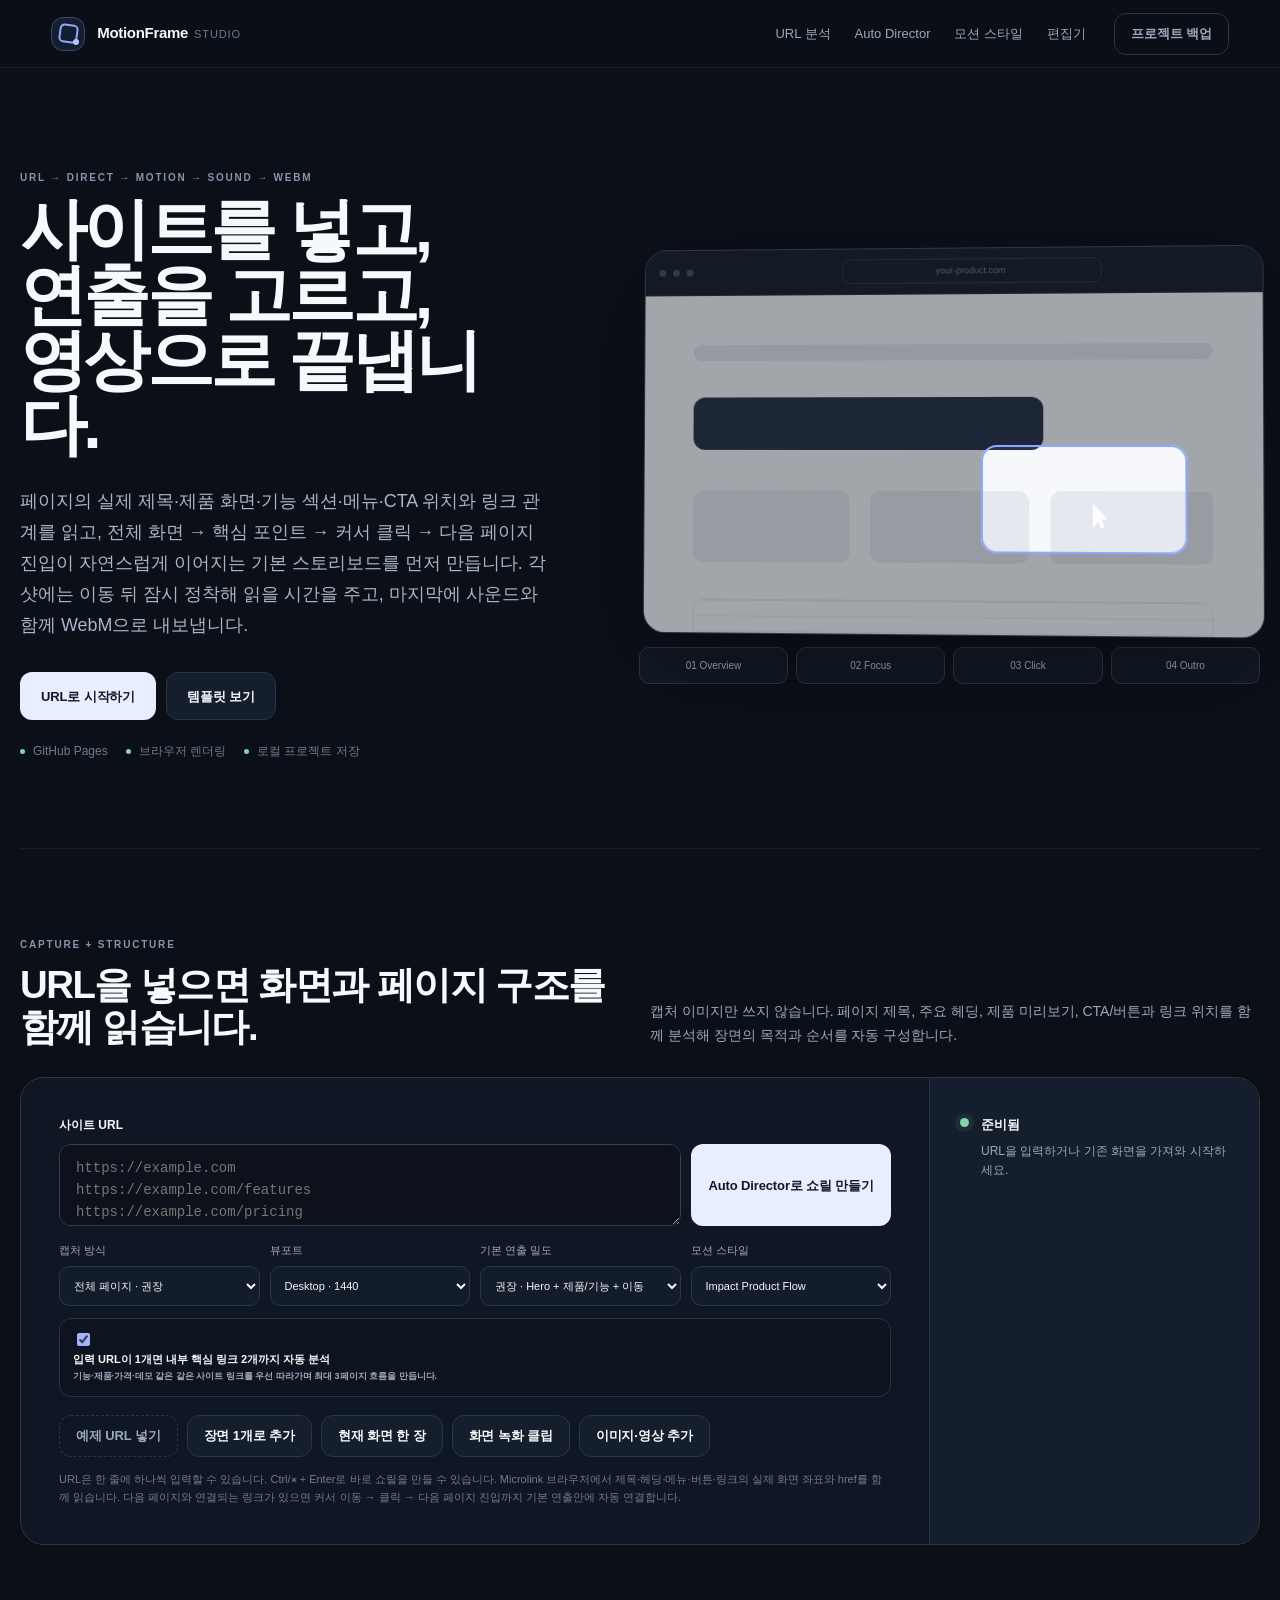
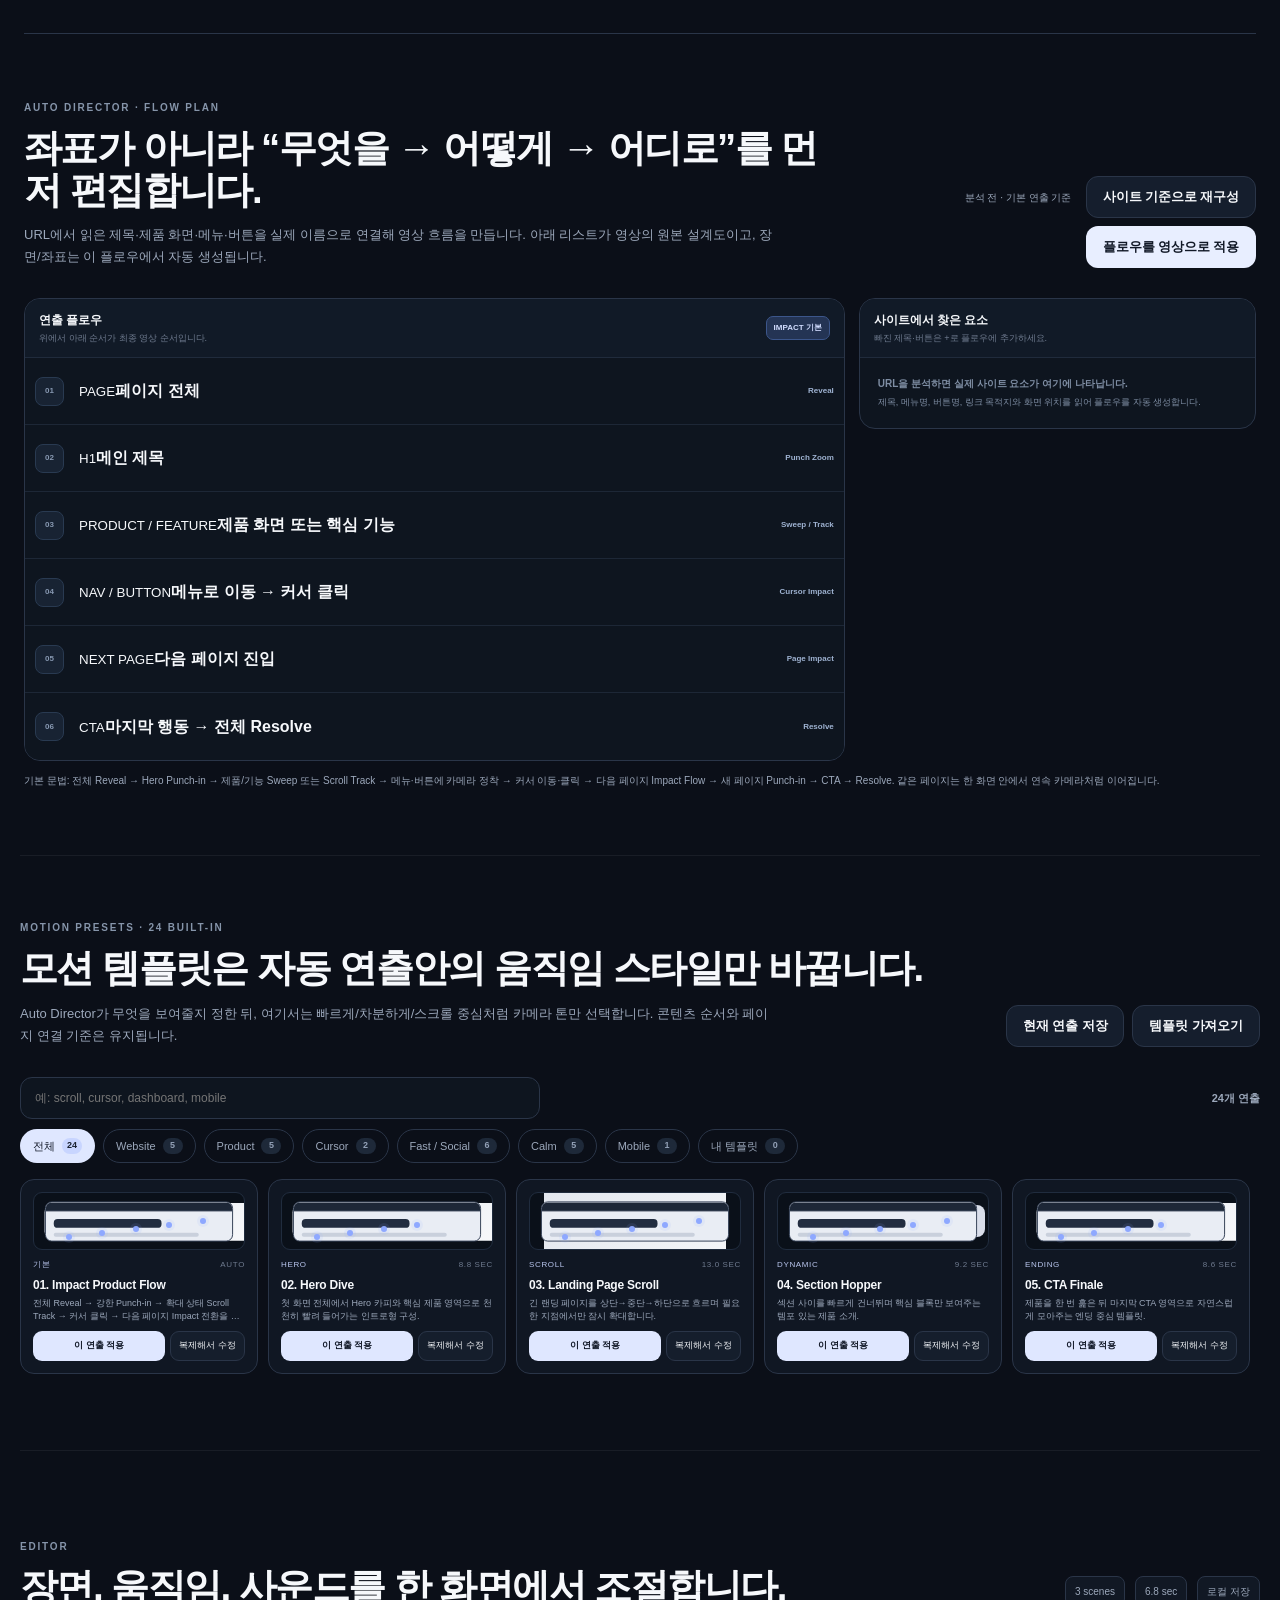
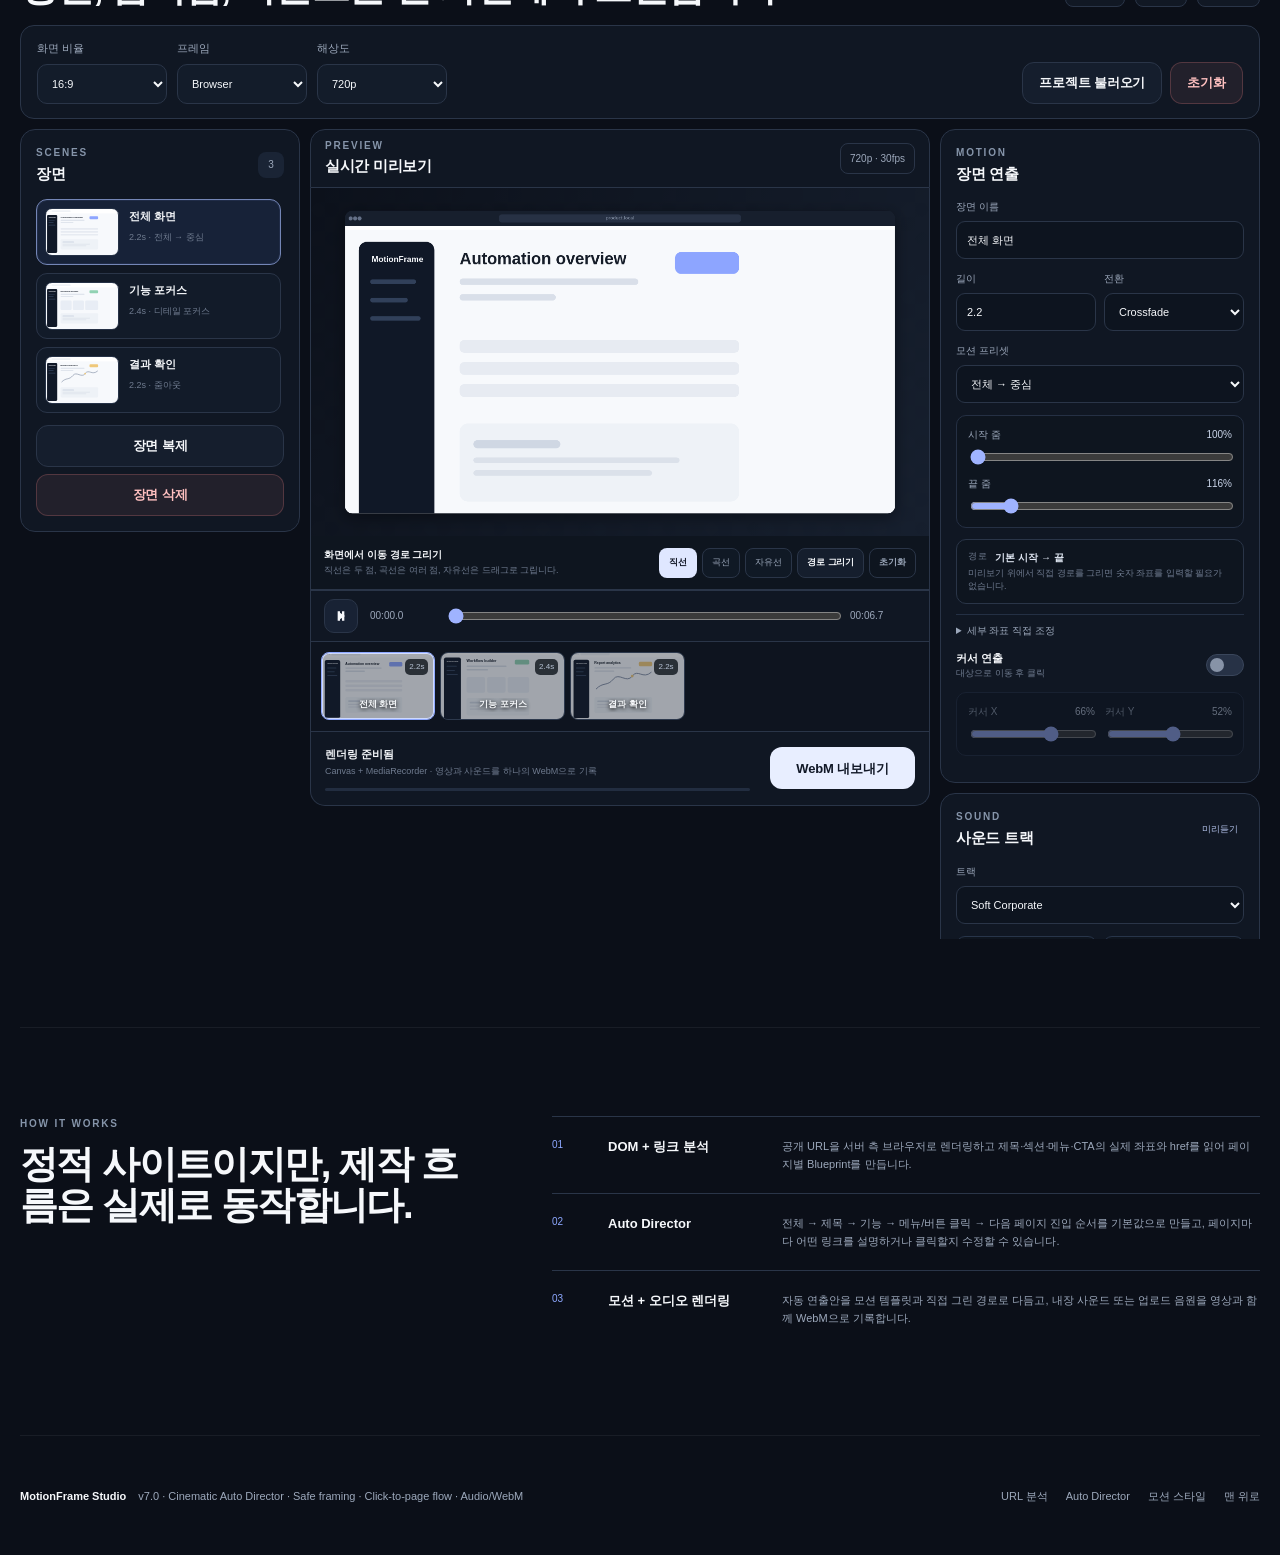
==== commit 428a90d8: "Add files via upload" ====
--- a/index.html
+++ b/index.html
@@ -5,7 +5,7 @@
   <meta name="viewport" content="width=device-width, initial-scale=1" />
   <meta name="theme-color" content="#0b0f18" />
   <meta name="color-scheme" content="dark" />
-  <title>MotionFrame Studio v6 — 사이트 흐름을 영상 문법으로 연출하는 Auto Director</title>
+  <title>MotionFrame Studio v7 — 사이트 요소를 연결해 임팩트 있는 영상 플로우로 만드는 Auto Director</title>
   <meta name="description" content="사이트 URL의 실제 DOM 위치와 링크 관계를 분석해 페이지별 설명·클릭·전환 흐름을 자동 기획하고, 모션·사운드를 편집해 WebM으로 만드는 GitHub Pages용 Auto Director." />
   <link rel="canonical" href="__SITE_URL__/" />
   <link rel="icon" href="./favicon.svg" type="image/svg+xml" />
@@ -13,7 +13,7 @@
   <link rel="icon" href="./favicon-16x16.png" sizes="16x16" type="image/png" />
   <link rel="apple-touch-icon" href="./apple-touch-icon.png" />
   <link rel="manifest" href="./manifest.webmanifest" />
-  <meta property="og:title" content="MotionFrame Studio v6 — 사이트 흐름을 영상 문법으로 연출하는 Auto Director" />
+  <meta property="og:title" content="MotionFrame Studio v7 — 사이트 요소를 연결해 임팩트 있는 영상 플로우로 만드는 Auto Director" />
   <meta property="og:description" content="실제 DOM 좌표와 링크 관계 기반 Auto Director, 페이지별 클릭 동작 편집, 모션 템플릿, 사운드와 WebM 렌더링." />
   <meta property="og:type" content="website" />
   <meta property="og:url" content="__SITE_URL__/" />
@@ -23,7 +23,7 @@
   <meta name="twitter:title" content="MotionFrame Studio" />
   <meta name="twitter:description" content="페이지 제목·섹션·메뉴·CTA의 실제 위치를 읽어 기본 연출 흐름을 만들고, 링크별 동작을 수정한 뒤 WebM으로 내보내세요." />
   <meta name="twitter:image" content="__SITE_URL__/og-image.png" />
-  <link rel="stylesheet" href="./assets/styles.css?v=6.0.0" />
+  <link rel="stylesheet" href="./assets/styles.css?v=7.0.0" />
   <script type="application/ld+json">{"@context":"https://schema.org","@type":"SoftwareApplication","name":"MotionFrame Studio","applicationCategory":"MultimediaApplication","operatingSystem":"Web","url":"__SITE_URL__/","description":"사이트 URL의 실제 DOM 좌표와 링크 관계를 분석해 페이지 이동까지 포함한 기본 연출안을 만들고 WebM으로 렌더링하는 브라우저 Auto Director."}</script>
 </head>
 <body>
@@ -115,11 +115,20 @@
 
     <section class="director-section" id="director" aria-labelledby="director-title">
       <div class="section-head director-head">
-        <div><p class="eyebrow">AUTO DIRECTOR</p><h2 id="director-title">페이지를 보고, 무엇을 어떻게 보여줄지 먼저 구성합니다.</h2><p class="section-subcopy">템플릿보다 먼저 콘텐츠 흐름을 결정합니다. 각 페이지에서 히어로·제품 화면·핵심 섹션을 고르고, 메뉴/버튼 클릭이 다음 URL로 자연스럽게 이어지도록 샷을 구성합니다. 카메라는 이동 → 정착 → 읽기 → 클릭 순으로 호흡을 갖도록 기본값이 설정됩니다.</p></div>
-        <div class="director-head-actions"><span id="directorSummary">0 pages · 0 beats</span><button class="secondary-button" id="rebuildDirectorButton" type="button">기본 연출 다시 만들기</button><button class="primary-button" id="applyDirectorButton" type="button">이 흐름으로 편집</button></div>
-      </div>
-      <div class="director-flow" id="directorFlow"></div>
-      <p class="director-note" id="directorNote">기본값: 페이지 전체 Establish → 히어로 → 제품 화면/핵심 기능 → 메뉴·버튼에 정착 → 커서 클릭 → 다음 페이지 Page Flow → 설명 → CTA → 안정적인 줌아웃. 같은 페이지 안에서는 불필요한 Crossfade를 사용하지 않습니다.</p>
+        <div><p class="eyebrow">AUTO DIRECTOR · FLOW PLAN</p><h2 id="director-title">좌표가 아니라 “무엇을 → 어떻게 → 어디로”를 먼저 편집합니다.</h2><p class="section-subcopy">URL에서 읽은 제목·제품 화면·메뉴·버튼을 실제 이름으로 연결해 영상 흐름을 만듭니다. 아래 리스트가 영상의 원본 설계도이고, 장면/좌표는 이 플로우에서 자동 생성됩니다.</p></div>
+        <div class="director-head-actions"><span id="directorSummary">0 pages · 0 beats</span><button class="secondary-button" id="rebuildDirectorButton" type="button">사이트 기준으로 재구성</button><button class="primary-button" id="applyDirectorButton" type="button">플로우를 영상으로 적용</button></div>
+      </div>
+      <div class="director-layout">
+        <div class="director-plan-panel">
+          <div class="director-panel-title"><div><strong>연출 플로우</strong><span>위에서 아래 순서가 최종 영상 순서입니다.</span></div><span class="director-impact-badge">IMPACT 기본</span></div>
+          <div class="director-flow" id="directorFlow"></div>
+        </div>
+        <aside class="director-library-panel">
+          <div class="director-panel-title"><div><strong>사이트에서 찾은 요소</strong><span>빠진 제목·버튼은 +로 플로우에 추가하세요.</span></div></div>
+          <div id="directorLibrary" class="director-library"></div>
+        </aside>
+      </div>
+      <p class="director-note" id="directorNote">기본 문법: 전체 Reveal → Hero Punch-in → 제품/기능 Sweep 또는 Scroll Track → 메뉴·버튼에 카메라 정착 → 커서 이동·클릭 → 다음 페이지 Impact Flow → 새 페이지 Punch-in → CTA → Resolve. 같은 페이지는 한 화면 안에서 연속 카메라처럼 이어집니다.</p>
     </section>
 
     <section class="templates-section" id="templates" aria-labelledby="templates-title">
@@ -241,7 +250,7 @@
     </section>
   </main>
 
-  <footer class="footer"><div><strong>MotionFrame Studio</strong><span>v6.0 · Cinematic Auto Director · Safe framing · Click-to-page flow · Audio/WebM</span></div><nav><a href="#capture">URL 분석</a><a href="#director">Auto Director</a><a href="#templates">모션 스타일</a><a href="#top">맨 위로</a></nav></footer>
+  <footer class="footer"><div><strong>MotionFrame Studio</strong><span>v7.0 · Cinematic Auto Director · Safe framing · Click-to-page flow · Audio/WebM</span></div><nav><a href="#capture">URL 분석</a><a href="#director">Auto Director</a><a href="#templates">모션 스타일</a><a href="#top">맨 위로</a></nav></footer>
 
   <div class="toast-root" id="toastRoot" aria-live="polite" aria-atomic="true"></div>
 
@@ -262,6 +271,6 @@
       status.querySelector('p').textContent = 'JavaScript가 시작되지 않았습니다. 새로고침 후에도 계속되면 배포된 assets/app.js를 확인해 주세요.';
     }, 3500);
   </script>
-  <script type="module" src="./assets/app.js?v=6.0.0"></script>
+  <script type="module" src="./assets/app.js?v=7.0.0"></script>
 </body>
 </html>
--- a/assets/styles.css
+++ b/assets/styles.css
@@ -432,3 +432,16 @@
 @media(max-width:1080px){.capture-options-v6{grid-template-columns:repeat(2,minmax(0,1fr))}.director-element-row{grid-template-columns:minmax(0,1fr) 150px}.director-target{grid-column:2}.director-head{align-items:flex-start}.director-head-actions{justify-content:flex-start}}
 @media(max-width:720px){.capture-options-v6{grid-template-columns:1fr}.director-section{width:min(100% - 28px,var(--container));padding:54px 0}.director-head-actions{display:grid;grid-template-columns:1fr 1fr;width:100%}.director-head-actions>span{grid-column:1/-1;padding:0}.director-page-card{padding:11px}.director-page-head{grid-template-columns:34px minmax(0,1fr)}.director-detected{grid-column:2;justify-self:start}.director-element-row{grid-template-columns:1fr}.director-target{grid-column:auto}.director-element-row select[hidden]{display:none}.director-beat{max-width:150px}.auto-follow-line{padding:11px}}
 .director-empty-card{border-style:dashed;background:#0d141e}.director-empty-card .director-beats{margin-bottom:0}
+
+/* v7 Flow Plan: the editable storyboard sits above coordinate scenes */
+.director-layout{display:grid;grid-template-columns:minmax(0,1.55fr) minmax(280px,.75fr);gap:14px;margin-top:20px;align-items:start}
+.director-plan-panel,.director-library-panel{border:1px solid var(--line);border-radius:16px;background:#0e151f;min-width:0;overflow:hidden}
+.director-panel-title{min-height:58px;padding:12px 14px;border-bottom:1px solid #202b3c;display:flex;align-items:center;justify-content:space-between;gap:12px;background:#111a27}
+.director-panel-title strong{display:block;font-size:12px}.director-panel-title span{display:block;margin-top:3px;font-size:9px;color:var(--muted-2);line-height:1.45}
+.director-panel-title .director-impact-badge{margin:0;padding:5px 7px;border-radius:7px;background:#243454;border:1px solid #3c568b;color:#d2ddff;font-size:8px;font-weight:800;white-space:nowrap}
+.director-flow{display:grid;gap:0;margin:0}.flow-step-row{display:grid;grid-template-columns:36px minmax(180px,1fr) 145px 132px 145px auto;align-items:center;gap:8px;min-height:67px;padding:9px 10px;border-bottom:1px solid #1d2736;background:#0e151f;transition:background .16s,border-color .16s}.flow-step-row:last-child{border-bottom:0}.flow-step-row:hover{background:#111b29}.flow-step-row.action-navigate,.flow-step-row.action-anchor{background:#101c2d}.flow-step-row.action-click{background:#151a1d}.flow-step-row.action-track{background:#101922}
+.flow-index{width:29px;height:29px;border-radius:8px;display:grid;place-items:center;background:#182333;border:1px solid #293a51;color:#8798b1;font-size:8px;font-weight:800}.flow-subject{min-width:0}.flow-subject small{display:block;color:#6f8098;font-size:7px;font-weight:800;text-transform:uppercase;letter-spacing:.06em}.flow-subject strong{display:block;margin-top:2px;font-size:11px;white-space:nowrap;overflow:hidden;text-overflow:ellipsis}.flow-subject>span{display:block;margin-top:3px;color:#65758d;font-size:8px;white-space:nowrap;overflow:hidden;text-overflow:ellipsis}.flow-control{display:grid;gap:3px}.flow-control>span{font-size:7px;color:#617189;text-transform:uppercase;font-weight:750}.flow-control select{width:100%;height:32px;border:1px solid #29374b;border-radius:8px;background:#121b28;color:#dce5f2;padding:0 7px;font-size:8.5px}.flow-control[hidden]{display:none}.flow-row-actions{display:flex;gap:4px;justify-content:flex-end}.flow-row-actions button{width:28px;height:28px;border-radius:7px;border:1px solid #27354a;background:#141e2c;color:#95a5bc;cursor:pointer}.flow-row-actions button:hover{background:#1b2940;color:#fff}.flow-row-actions .flow-remove{color:#a9858b}
+.flow-placeholder{display:grid}.flow-placeholder .flow-step-row{grid-template-columns:36px minmax(0,1fr) 110px}.flow-placeholder .flow-step-row b{font-size:8px;color:#9fb3d2;text-align:right}
+.director-library{max-height:520px;overflow:auto}.director-library-empty{display:grid;gap:5px;padding:18px;color:#7e8da3}.director-library-empty strong{font-size:10px}.director-library-empty span{font-size:9px;line-height:1.55}.director-library-page{border-bottom:1px solid #1d2736}.director-library-page:last-child{border-bottom:0}.director-library-page summary{cursor:pointer;list-style:none;padding:11px 12px;display:flex;align-items:center;justify-content:space-between;gap:8px;background:#101823}.director-library-page summary::-webkit-details-marker{display:none}.director-library-page summary div{min-width:0}.director-library-page summary strong{display:block;font-size:10px}.director-library-page summary span{display:block;margin-top:3px;font-size:7px;color:#62728a;white-space:nowrap;overflow:hidden;text-overflow:ellipsis}.director-library-page summary b{font-size:7px;color:#798ba6;white-space:nowrap}.director-library-items{display:grid;padding:5px}.director-library-item{display:grid;grid-template-columns:minmax(0,1fr) 30px;gap:7px;align-items:center;padding:7px;border-radius:8px}.director-library-item:hover{background:#131d2a}.director-library-item.used{opacity:.55}.director-library-item div{min-width:0}.director-library-item small{display:block;color:#667893;font-size:7px;font-weight:750;text-transform:uppercase}.director-library-item strong{display:block;font-size:9px;white-space:nowrap;overflow:hidden;text-overflow:ellipsis}.director-library-item span{display:block;margin-top:2px;color:#56677e;font-size:7px;white-space:nowrap;overflow:hidden;text-overflow:ellipsis}.director-library-item button{width:28px;height:28px;border-radius:7px;border:1px solid #2d405f;background:#18263a;color:#bfd0ef;font-size:15px;cursor:pointer}.director-library-item button:disabled{cursor:default;font-size:7px;color:#66758b;background:#141c27;border-color:#222d3d}
+@media(max-width:1180px){.director-layout{grid-template-columns:1fr}.director-library{max-height:330px}.flow-step-row{grid-template-columns:34px minmax(160px,1fr) 135px 125px 135px auto}}
+@media(max-width:820px){.flow-step-row{grid-template-columns:32px minmax(0,1fr) 34px;padding:10px}.flow-control{grid-column:2/4;grid-template-columns:58px minmax(0,1fr);align-items:center}.flow-control>span{font-size:7px}.flow-target{grid-column:2/4}.flow-row-actions{grid-column:3;grid-row:1;align-self:start}.flow-row-actions .flow-up,.flow-row-actions .flow-down{display:none}.flow-subject strong{font-size:10.5px}.director-layout{gap:10px}}
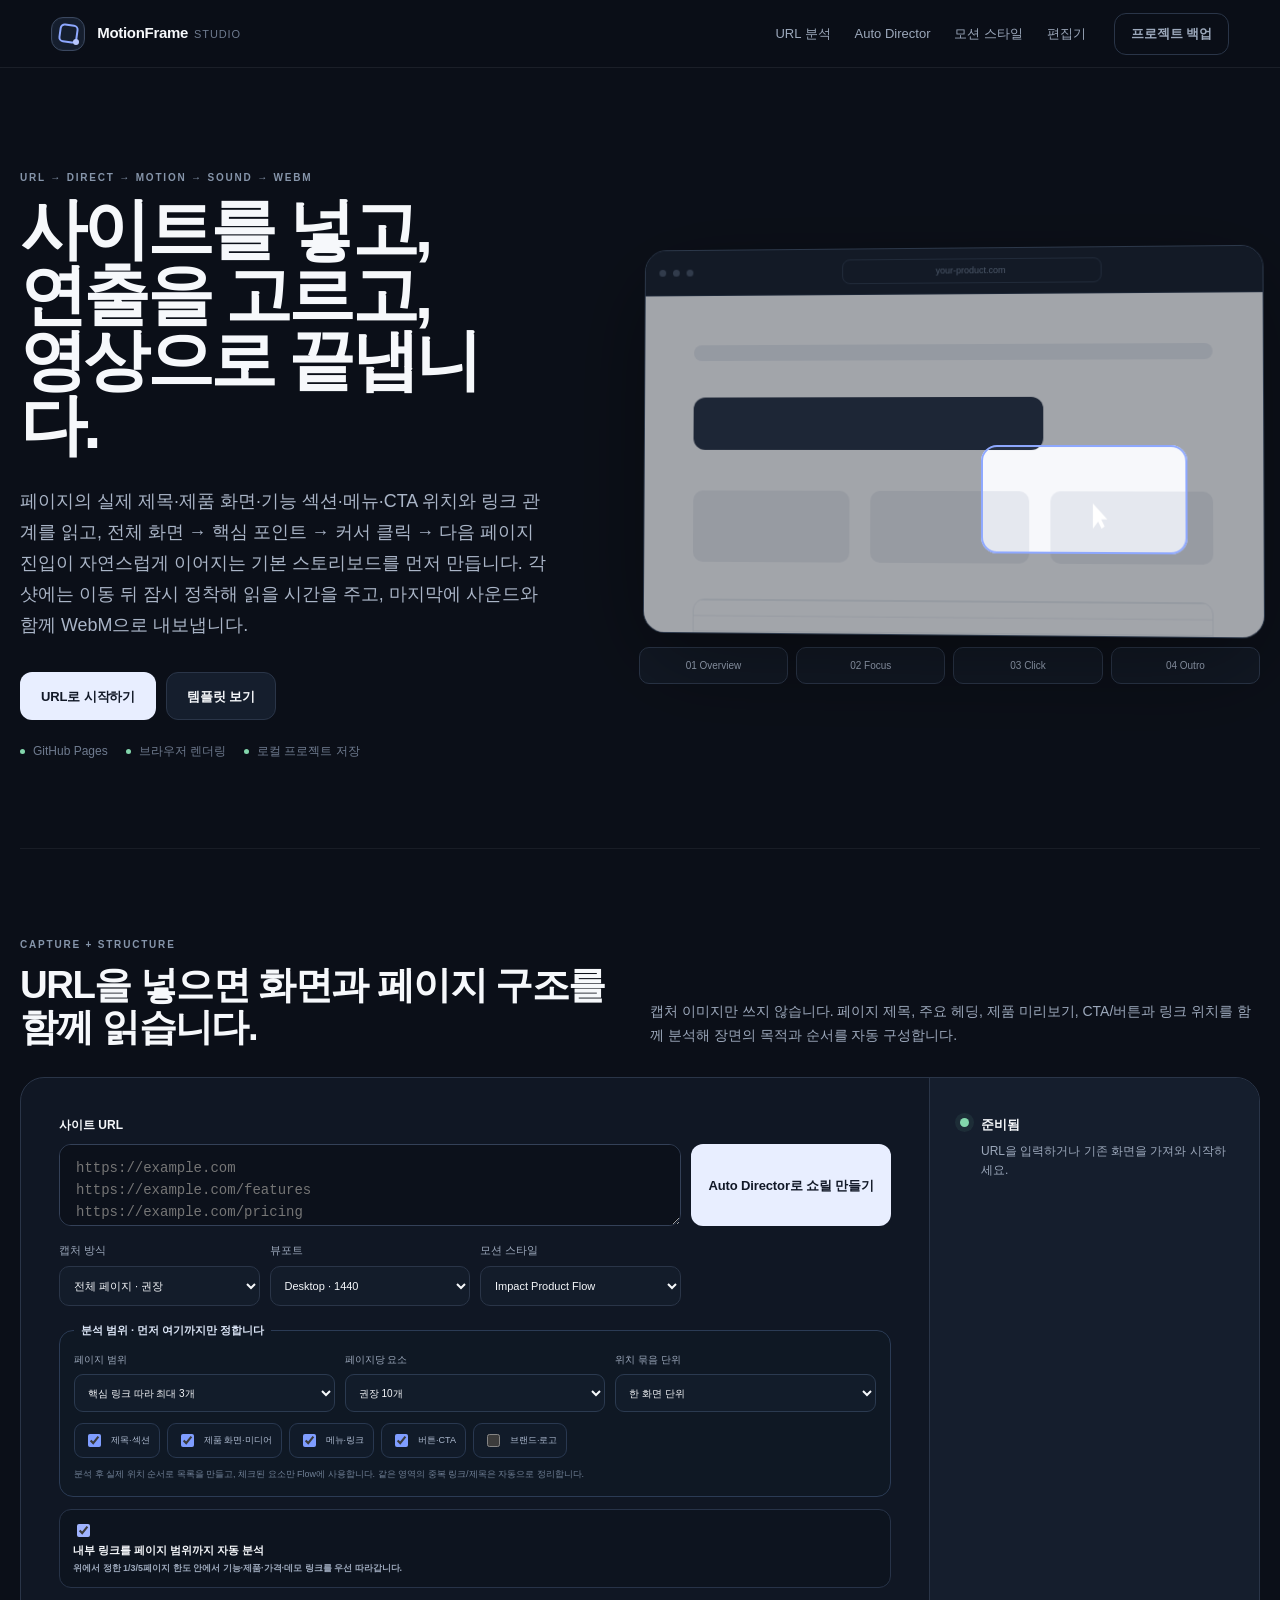
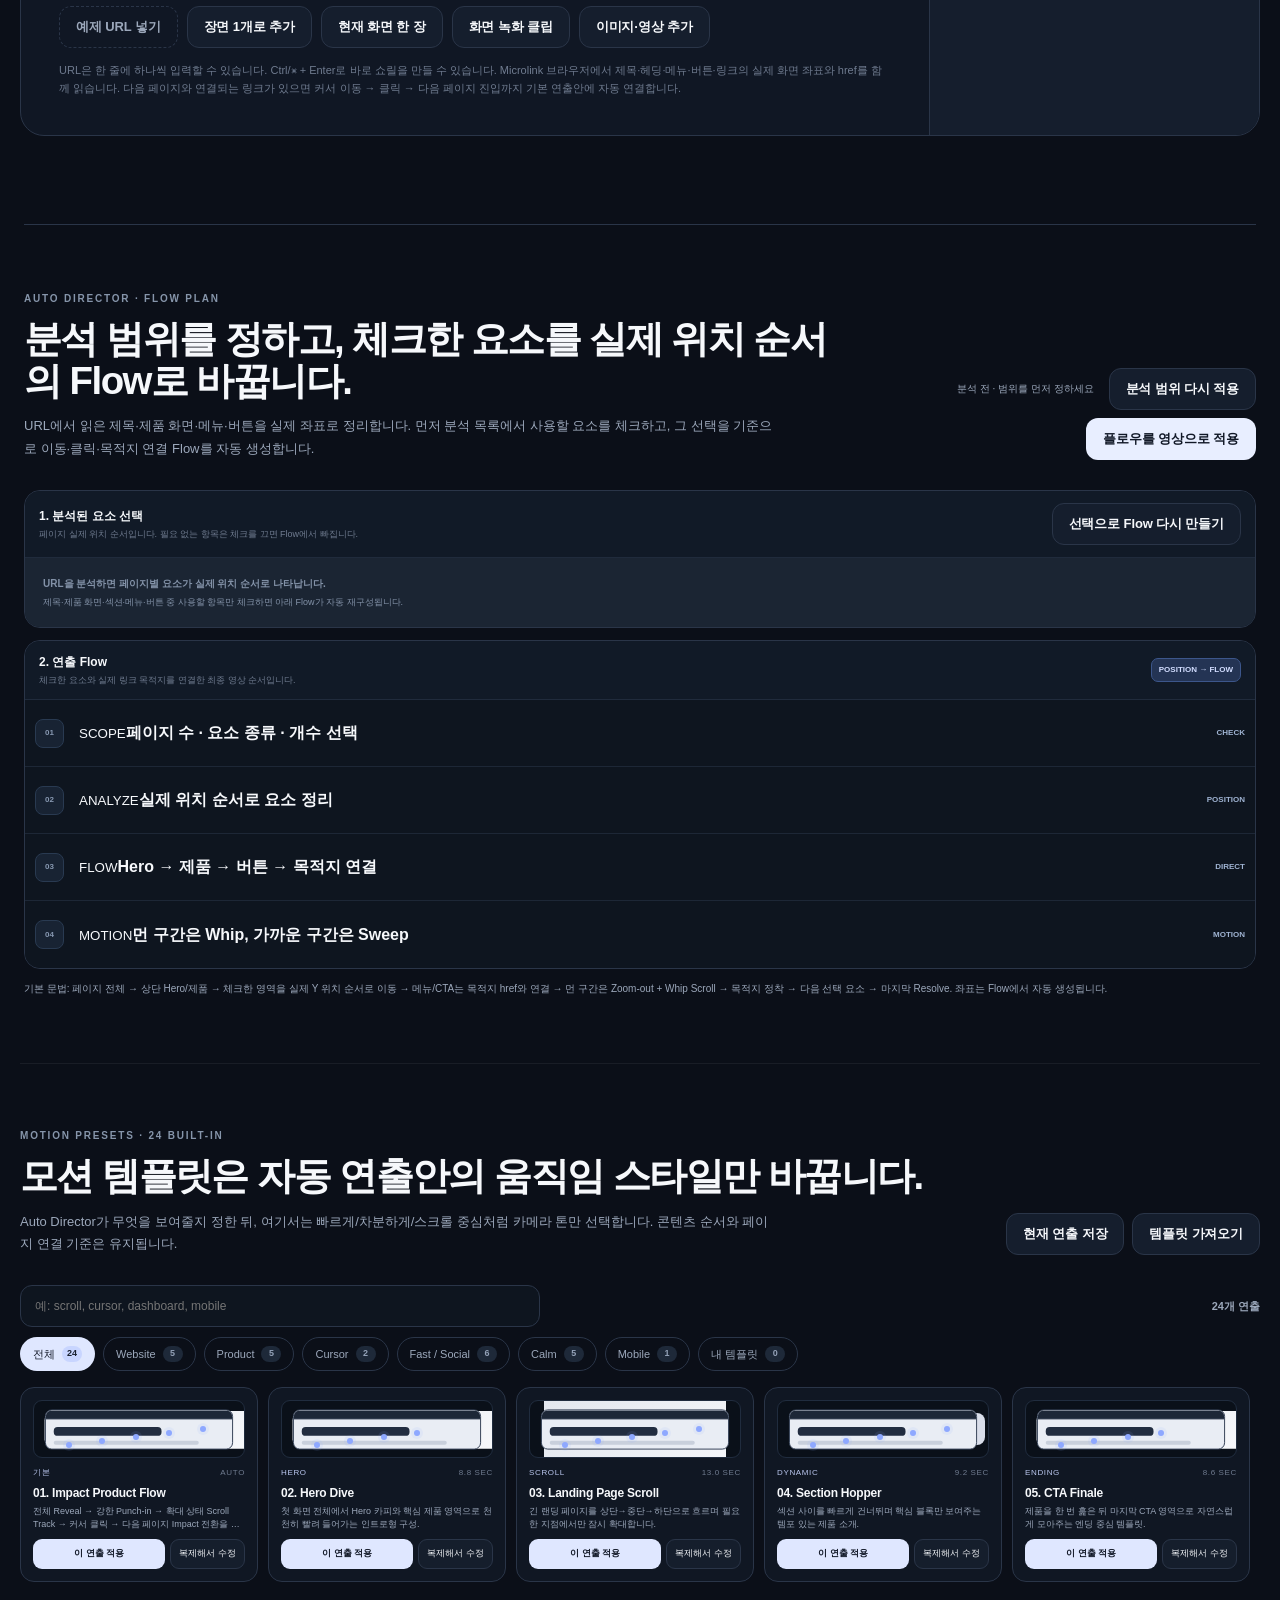
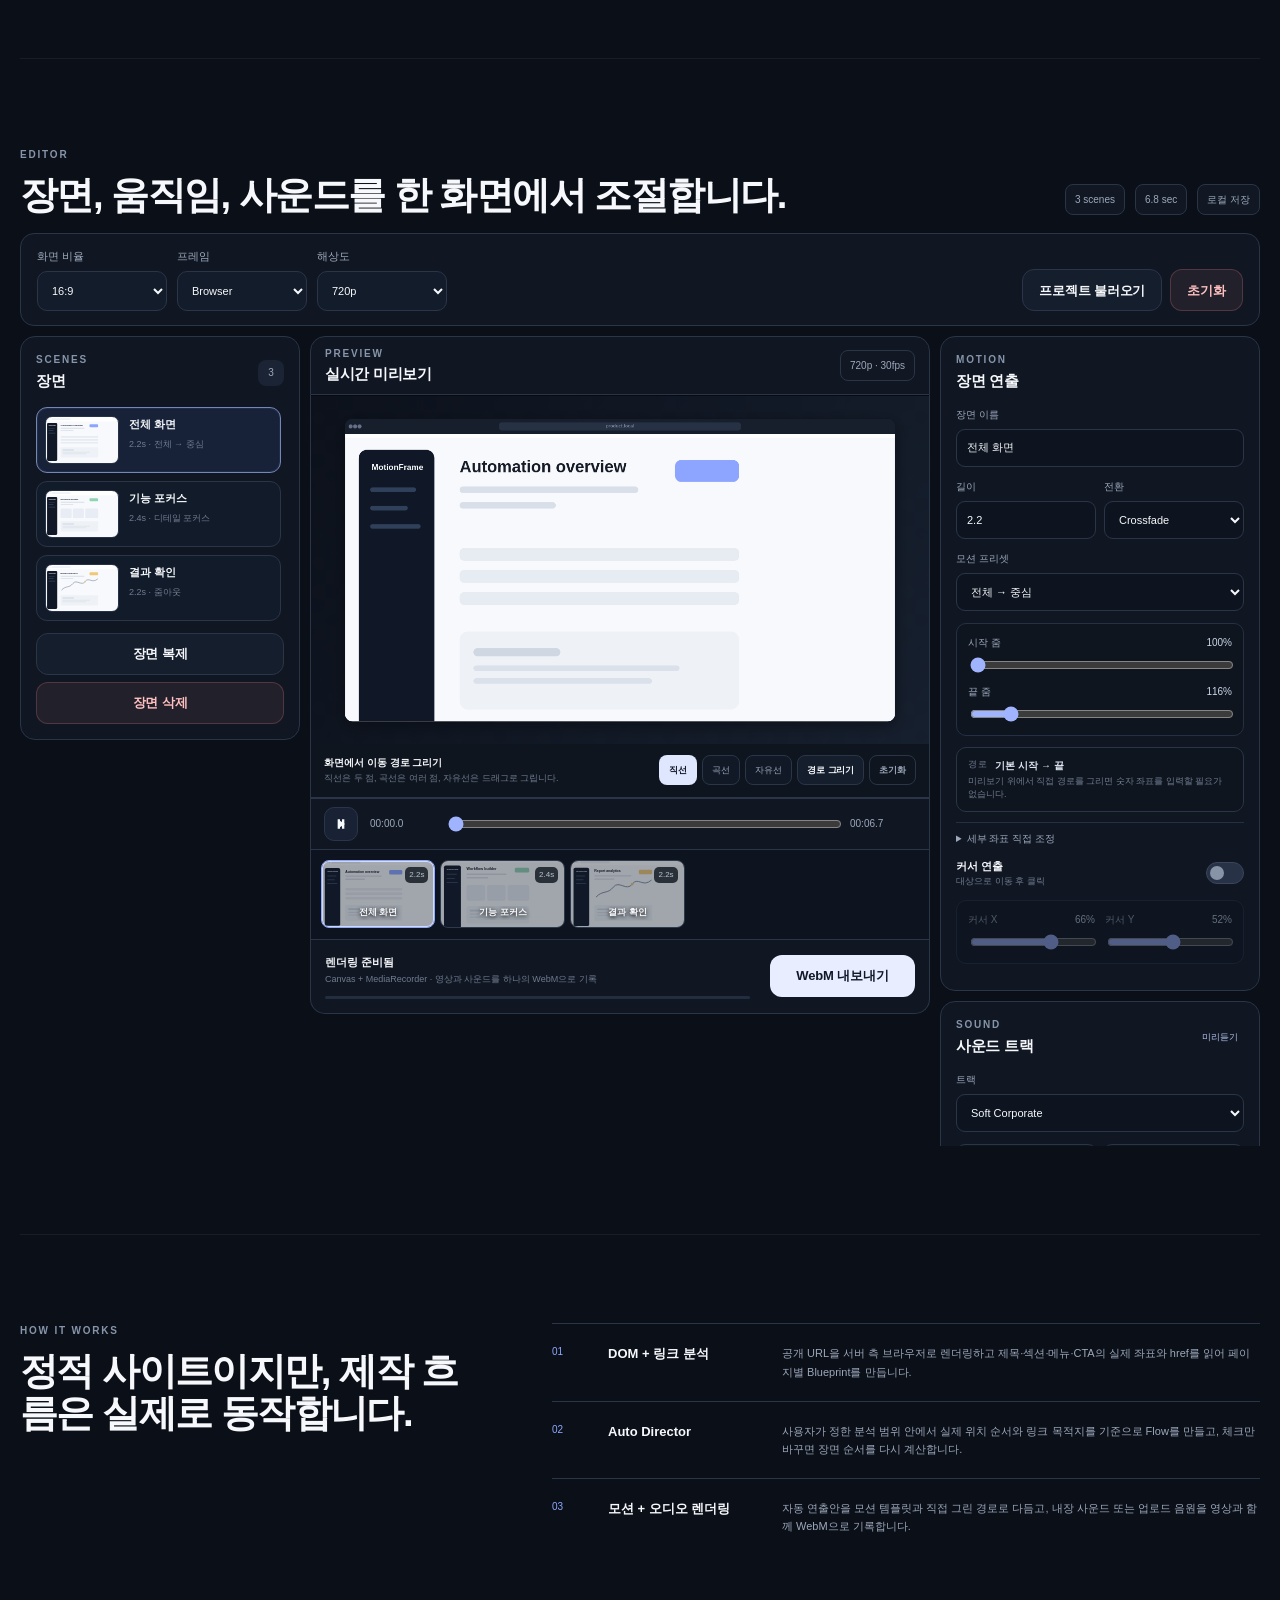
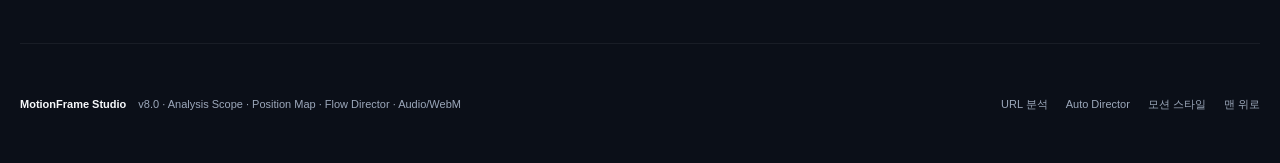
==== commit 8f66dbf9: "Add files via upload" ====
--- a/index.html
+++ b/index.html
@@ -5,15 +5,15 @@
   <meta name="viewport" content="width=device-width, initial-scale=1" />
   <meta name="theme-color" content="#0b0f18" />
   <meta name="color-scheme" content="dark" />
-  <title>MotionFrame Studio v7 — 사이트 요소를 연결해 임팩트 있는 영상 플로우로 만드는 Auto Director</title>
-  <meta name="description" content="사이트 URL의 실제 DOM 위치와 링크 관계를 분석해 페이지별 설명·클릭·전환 흐름을 자동 기획하고, 모션·사운드를 편집해 WebM으로 만드는 GitHub Pages용 Auto Director." />
+  <title>MotionFrame Studio v8 — 분석 범위를 정하고 위치 기반 Flow를 자동 구성하는 Auto Director</title>
+  <meta name="description" content="사이트 URL에서 분석할 페이지 수·요소 종류·개수를 먼저 정하고, 실제 DOM 위치와 링크 관계를 기준으로 선택 가능한 분석 목록과 영상 Flow를 자동 구성하는 GitHub Pages용 Auto Director." />
   <link rel="canonical" href="__SITE_URL__/" />
   <link rel="icon" href="./favicon.svg" type="image/svg+xml" />
   <link rel="icon" href="./favicon-32x32.png" sizes="32x32" type="image/png" />
   <link rel="icon" href="./favicon-16x16.png" sizes="16x16" type="image/png" />
   <link rel="apple-touch-icon" href="./apple-touch-icon.png" />
   <link rel="manifest" href="./manifest.webmanifest" />
-  <meta property="og:title" content="MotionFrame Studio v7 — 사이트 요소를 연결해 임팩트 있는 영상 플로우로 만드는 Auto Director" />
+  <meta property="og:title" content="MotionFrame Studio v8 — 분석 범위를 정하고 위치 기반 Flow를 자동 구성하는 Auto Director" />
   <meta property="og:description" content="실제 DOM 좌표와 링크 관계 기반 Auto Director, 페이지별 클릭 동작 편집, 모션 템플릿, 사운드와 WebM 렌더링." />
   <meta property="og:type" content="website" />
   <meta property="og:url" content="__SITE_URL__/" />
@@ -23,7 +23,7 @@
   <meta name="twitter:title" content="MotionFrame Studio" />
   <meta name="twitter:description" content="페이지 제목·섹션·메뉴·CTA의 실제 위치를 읽어 기본 연출 흐름을 만들고, 링크별 동작을 수정한 뒤 WebM으로 내보내세요." />
   <meta name="twitter:image" content="__SITE_URL__/og-image.png" />
-  <link rel="stylesheet" href="./assets/styles.css?v=7.0.0" />
+  <link rel="stylesheet" href="./assets/styles.css?v=8.0.0" />
   <script type="application/ld+json">{"@context":"https://schema.org","@type":"SoftwareApplication","name":"MotionFrame Studio","applicationCategory":"MultimediaApplication","operatingSystem":"Web","url":"__SITE_URL__/","description":"사이트 URL의 실제 DOM 좌표와 링크 관계를 분석해 페이지 이동까지 포함한 기본 연출안을 만들고 WebM으로 렌더링하는 브라우저 Auto Director."}</script>
 </head>
 <body>
@@ -91,10 +91,25 @@
           <div class="capture-options capture-options-v6">
             <label><span>캡처 방식</span><select id="captureModeSelect"><option value="full">전체 페이지 · 권장</option><option value="viewport">첫 화면만</option></select></label>
             <label><span>뷰포트</span><select id="viewportSelect"><option value="1440x1000">Desktop · 1440</option><option value="1024x768">Laptop · 1024</option><option value="768x1024">Tablet · 768</option><option value="390x844">Mobile · 390</option></select></label>
-            <label><span>기본 연출 밀도</span><select id="directorDetailSelect"><option value="compact">빠르게 · Hero + 이동</option><option value="standard" selected>권장 · Hero + 제품/기능 + 이동</option><option value="detailed">상세 · 주요 기능 3개까지</option></select></label>
             <label><span>모션 스타일</span><select id="captureTemplateSelect"></select></label>
           </div>
-          <label class="auto-follow-line"><input id="autoFollowInput" type="checkbox" checked /><span><strong>입력 URL이 1개면 내부 핵심 링크 2개까지 자동 분석</strong><small>기능·제품·가격·데모 같은 같은 사이트 링크를 우선 따라가며 최대 3페이지 흐름을 만듭니다.</small></span></label>
+          <fieldset class="analysis-scope-card">
+            <legend>분석 범위 · 먼저 여기까지만 정합니다</legend>
+            <div class="analysis-scope-grid">
+              <label><span>페이지 범위</span><select id="analysisPageLimitSelect"><option value="1">현재 URL 1개</option><option value="3" selected>핵심 링크 따라 최대 3개</option><option value="5">상세 분석 최대 5개</option></select></label>
+              <label><span>페이지당 요소</span><select id="analysisElementLimitSelect"><option value="6">핵심 6개</option><option value="10" selected>권장 10개</option><option value="16">상세 16개</option></select></label>
+              <label><span>위치 묶음 단위</span><select id="analysisBandSelect"><option value="screen" selected>한 화면 단위</option><option value="section">섹션 단위</option><option value="element">요소 단위</option></select></label>
+            </div>
+            <div class="analysis-role-checks" role="group" aria-label="분석할 요소 종류">
+              <label><input type="checkbox" data-analysis-role="headings" checked /><span>제목·섹션</span></label>
+              <label><input type="checkbox" data-analysis-role="media" checked /><span>제품 화면·미디어</span></label>
+              <label><input type="checkbox" data-analysis-role="navigation" checked /><span>메뉴·링크</span></label>
+              <label><input type="checkbox" data-analysis-role="actions" checked /><span>버튼·CTA</span></label>
+              <label><input type="checkbox" data-analysis-role="brand" /><span>브랜드·로고</span></label>
+            </div>
+            <p>분석 후 실제 위치 순서로 목록을 만들고, 체크된 요소만 Flow에 사용합니다. 같은 영역의 중복 링크/제목은 자동으로 정리합니다.</p>
+          </fieldset>
+          <label class="auto-follow-line"><input id="autoFollowInput" type="checkbox" checked /><span><strong>내부 링크를 페이지 범위까지 자동 분석</strong><small>위에서 정한 1/3/5페이지 한도 안에서 기능·제품·가격·데모 링크를 우선 따라갑니다.</small></span></label>
           <div class="capture-actions">
             <button class="ghost-button" id="useExampleUrlButton" type="button">예제 URL 넣기</button>
             <button class="secondary-button" id="urlSingleButton" type="button">장면 1개로 추가</button>
@@ -115,20 +130,22 @@
 
     <section class="director-section" id="director" aria-labelledby="director-title">
       <div class="section-head director-head">
-        <div><p class="eyebrow">AUTO DIRECTOR · FLOW PLAN</p><h2 id="director-title">좌표가 아니라 “무엇을 → 어떻게 → 어디로”를 먼저 편집합니다.</h2><p class="section-subcopy">URL에서 읽은 제목·제품 화면·메뉴·버튼을 실제 이름으로 연결해 영상 흐름을 만듭니다. 아래 리스트가 영상의 원본 설계도이고, 장면/좌표는 이 플로우에서 자동 생성됩니다.</p></div>
-        <div class="director-head-actions"><span id="directorSummary">0 pages · 0 beats</span><button class="secondary-button" id="rebuildDirectorButton" type="button">사이트 기준으로 재구성</button><button class="primary-button" id="applyDirectorButton" type="button">플로우를 영상으로 적용</button></div>
-      </div>
-      <div class="director-layout">
-        <div class="director-plan-panel">
-          <div class="director-panel-title"><div><strong>연출 플로우</strong><span>위에서 아래 순서가 최종 영상 순서입니다.</span></div><span class="director-impact-badge">IMPACT 기본</span></div>
-          <div class="director-flow" id="directorFlow"></div>
-        </div>
-        <aside class="director-library-panel">
-          <div class="director-panel-title"><div><strong>사이트에서 찾은 요소</strong><span>빠진 제목·버튼은 +로 플로우에 추가하세요.</span></div></div>
-          <div id="directorLibrary" class="director-library"></div>
-        </aside>
-      </div>
-      <p class="director-note" id="directorNote">기본 문법: 전체 Reveal → Hero Punch-in → 제품/기능 Sweep 또는 Scroll Track → 메뉴·버튼에 카메라 정착 → 커서 이동·클릭 → 다음 페이지 Impact Flow → 새 페이지 Punch-in → CTA → Resolve. 같은 페이지는 한 화면 안에서 연속 카메라처럼 이어집니다.</p>
+        <div><p class="eyebrow">AUTO DIRECTOR · FLOW PLAN</p><h2 id="director-title">분석 범위를 정하고, 체크한 요소를 실제 위치 순서의 Flow로 바꿉니다.</h2><p class="section-subcopy">URL에서 읽은 제목·제품 화면·메뉴·버튼을 실제 좌표로 정리합니다. 먼저 분석 목록에서 사용할 요소를 체크하고, 그 선택을 기준으로 이동·클릭·목적지 연결 Flow를 자동 생성합니다.</p></div>
+        <div class="director-head-actions"><span id="directorSummary">0 pages · 0 beats</span><button class="secondary-button" id="rebuildDirectorButton" type="button">분석 범위 다시 적용</button><button class="primary-button" id="applyDirectorButton" type="button">플로우를 영상으로 적용</button></div>
+      </div>
+      <div class="analysis-workspace">
+        <div class="analysis-workspace-head">
+          <div><strong>1. 분석된 요소 선택</strong><span>페이지 실제 위치 순서입니다. 필요 없는 항목은 체크를 끄면 Flow에서 빠집니다.</span></div>
+          <button class="secondary-button" id="rebuildFromSelectionButton" type="button">선택으로 Flow 다시 만들기</button>
+        </div>
+        <div id="analysisPageList" class="analysis-page-list"></div>
+      </div>
+      <div class="director-plan-panel director-plan-full">
+        <div class="director-panel-title"><div><strong>2. 연출 Flow</strong><span>체크한 요소와 실제 링크 목적지를 연결한 최종 영상 순서입니다.</span></div><span class="director-impact-badge">POSITION → FLOW</span></div>
+        <div class="director-flow" id="directorFlow"></div>
+      </div>
+      <div id="directorLibrary" hidden></div>
+      <p class="director-note" id="directorNote">기본 문법: 페이지 전체 → 상단 Hero/제품 → 체크한 영역을 실제 Y 위치 순서로 이동 → 메뉴/CTA는 목적지 href와 연결 → 먼 구간은 Zoom-out + Whip Scroll → 목적지 정착 → 다음 선택 요소 → 마지막 Resolve. 좌표는 Flow에서 자동 생성됩니다.</p>
     </section>
 
     <section class="templates-section" id="templates" aria-labelledby="templates-title">
@@ -244,13 +261,13 @@
       <div><p class="eyebrow">HOW IT WORKS</p><h2>정적 사이트이지만, 제작 흐름은 실제로 동작합니다.</h2></div>
       <div class="notes-grid">
         <article><span>01</span><h3>DOM + 링크 분석</h3><p>공개 URL을 서버 측 브라우저로 렌더링하고 제목·섹션·메뉴·CTA의 실제 좌표와 href를 읽어 페이지별 Blueprint를 만듭니다.</p></article>
-        <article><span>02</span><h3>Auto Director</h3><p>전체 → 제목 → 기능 → 메뉴/버튼 클릭 → 다음 페이지 진입 순서를 기본값으로 만들고, 페이지마다 어떤 링크를 설명하거나 클릭할지 수정할 수 있습니다.</p></article>
+        <article><span>02</span><h3>Auto Director</h3><p>사용자가 정한 분석 범위 안에서 실제 위치 순서와 링크 목적지를 기준으로 Flow를 만들고, 체크만 바꾸면 장면 순서를 다시 계산합니다.</p></article>
         <article><span>03</span><h3>모션 + 오디오 렌더링</h3><p>자동 연출안을 모션 템플릿과 직접 그린 경로로 다듬고, 내장 사운드 또는 업로드 음원을 영상과 함께 WebM으로 기록합니다.</p></article>
       </div>
     </section>
   </main>
 
-  <footer class="footer"><div><strong>MotionFrame Studio</strong><span>v7.0 · Cinematic Auto Director · Safe framing · Click-to-page flow · Audio/WebM</span></div><nav><a href="#capture">URL 분석</a><a href="#director">Auto Director</a><a href="#templates">모션 스타일</a><a href="#top">맨 위로</a></nav></footer>
+  <footer class="footer"><div><strong>MotionFrame Studio</strong><span>v8.0 · Analysis Scope · Position Map · Flow Director · Audio/WebM</span></div><nav><a href="#capture">URL 분석</a><a href="#director">Auto Director</a><a href="#templates">모션 스타일</a><a href="#top">맨 위로</a></nav></footer>
 
   <div class="toast-root" id="toastRoot" aria-live="polite" aria-atomic="true"></div>
 
@@ -271,6 +288,6 @@
       status.querySelector('p').textContent = 'JavaScript가 시작되지 않았습니다. 새로고침 후에도 계속되면 배포된 assets/app.js를 확인해 주세요.';
     }, 3500);
   </script>
-  <script type="module" src="./assets/app.js?v=7.0.0"></script>
+  <script type="module" src="./assets/app.js?v=8.0.0"></script>
 </body>
 </html>
--- a/assets/styles.css
+++ b/assets/styles.css
@@ -445,3 +445,8 @@
 .director-library{max-height:520px;overflow:auto}.director-library-empty{display:grid;gap:5px;padding:18px;color:#7e8da3}.director-library-empty strong{font-size:10px}.director-library-empty span{font-size:9px;line-height:1.55}.director-library-page{border-bottom:1px solid #1d2736}.director-library-page:last-child{border-bottom:0}.director-library-page summary{cursor:pointer;list-style:none;padding:11px 12px;display:flex;align-items:center;justify-content:space-between;gap:8px;background:#101823}.director-library-page summary::-webkit-details-marker{display:none}.director-library-page summary div{min-width:0}.director-library-page summary strong{display:block;font-size:10px}.director-library-page summary span{display:block;margin-top:3px;font-size:7px;color:#62728a;white-space:nowrap;overflow:hidden;text-overflow:ellipsis}.director-library-page summary b{font-size:7px;color:#798ba6;white-space:nowrap}.director-library-items{display:grid;padding:5px}.director-library-item{display:grid;grid-template-columns:minmax(0,1fr) 30px;gap:7px;align-items:center;padding:7px;border-radius:8px}.director-library-item:hover{background:#131d2a}.director-library-item.used{opacity:.55}.director-library-item div{min-width:0}.director-library-item small{display:block;color:#667893;font-size:7px;font-weight:750;text-transform:uppercase}.director-library-item strong{display:block;font-size:9px;white-space:nowrap;overflow:hidden;text-overflow:ellipsis}.director-library-item span{display:block;margin-top:2px;color:#56677e;font-size:7px;white-space:nowrap;overflow:hidden;text-overflow:ellipsis}.director-library-item button{width:28px;height:28px;border-radius:7px;border:1px solid #2d405f;background:#18263a;color:#bfd0ef;font-size:15px;cursor:pointer}.director-library-item button:disabled{cursor:default;font-size:7px;color:#66758b;background:#141c27;border-color:#222d3d}
 @media(max-width:1180px){.director-layout{grid-template-columns:1fr}.director-library{max-height:330px}.flow-step-row{grid-template-columns:34px minmax(160px,1fr) 135px 125px 135px auto}}
 @media(max-width:820px){.flow-step-row{grid-template-columns:32px minmax(0,1fr) 34px;padding:10px}.flow-control{grid-column:2/4;grid-template-columns:58px minmax(0,1fr);align-items:center}.flow-control>span{font-size:7px}.flow-target{grid-column:2/4}.flow-row-actions{grid-column:3;grid-row:1;align-self:start}.flow-row-actions .flow-up,.flow-row-actions .flow-down{display:none}.flow-subject strong{font-size:10.5px}.director-layout{gap:10px}}
+
+/* v8 analysis scope + position-first director */
+.analysis-scope-card{margin:16px 0 0;padding:14px;border:1px solid #2b3b55;border-radius:14px;background:#0f1824}.analysis-scope-card legend{padding:0 7px;color:#dce6f7;font-size:11px;font-weight:800}.analysis-scope-grid{display:grid;grid-template-columns:repeat(3,minmax(0,1fr));gap:10px}.analysis-scope-grid label{display:grid;gap:7px;color:var(--muted);font-size:10px}.analysis-scope-grid select{width:100%;height:38px;border:1px solid #2b3a50;border-radius:9px;background:#121c2a;color:var(--text);padding:0 9px}.analysis-role-checks{display:flex;gap:7px;flex-wrap:wrap;margin-top:11px}.analysis-role-checks label{display:flex;align-items:center;gap:7px;padding:7px 9px;border:1px solid #293850;border-radius:9px;background:#111b29;color:#aebbd0;font-size:9px;cursor:pointer}.analysis-role-checks input{accent-color:#7f9dff}.analysis-scope-card>p{margin:10px 0 0;color:#708096;font-size:9px;line-height:1.55}
+.analysis-workspace{margin-top:20px;border:1px solid var(--line);border-radius:16px;background:#0d141e;overflow:hidden}.analysis-workspace-head{min-height:60px;padding:12px 14px;display:flex;align-items:center;justify-content:space-between;gap:12px;background:#111a27;border-bottom:1px solid #202b3c}.analysis-workspace-head strong{display:block;font-size:12px}.analysis-workspace-head span{display:block;margin-top:3px;color:var(--muted-2);font-size:9px;line-height:1.45}.analysis-page-list{display:grid;gap:1px;background:#1b2533}.analysis-page-card{background:#0d141e}.analysis-page-head{display:flex;align-items:center;justify-content:space-between;gap:10px;padding:11px 13px;background:#0f1722}.analysis-page-head div{min-width:0}.analysis-page-head strong{display:block;font-size:10.5px}.analysis-page-head span{display:block;margin-top:3px;color:#687991;font-size:8px;white-space:nowrap;overflow:hidden;text-overflow:ellipsis}.analysis-page-head b{flex:0 0 auto;padding:5px 7px;border:1px solid #2c3e5c;border-radius:999px;color:#b7c8e6;font-size:8px}.analysis-page-body{display:grid;grid-template-columns:72px minmax(0,1fr);gap:10px;padding:10px}.analysis-map{position:relative;min-height:210px;border:1px solid #253248;border-radius:10px;background:linear-gradient(180deg,#121c29,#0c131d);overflow:hidden}.analysis-map:before{content:'';position:absolute;left:50%;top:10px;bottom:10px;width:1px;background:#253248}.analysis-map span,.analysis-map em{position:absolute;left:5px;color:#53657e;font-size:6px;font-style:normal}.analysis-map span{top:5px}.analysis-map em{bottom:5px}.analysis-map-dot{position:absolute;width:7px;height:7px;border:1px solid #43516a;border-radius:999px;background:#1a2534;transform:translate(-50%,-50%);opacity:.55}.analysis-map-dot.selected{width:9px;height:9px;background:#8eabff;border-color:#b8c9ff;box-shadow:0 0 0 3px rgba(112,145,244,.12);opacity:1}.analysis-map-dot.role-cta,.analysis-map-dot.role-nav{border-radius:2px}.analysis-element-list{display:grid;gap:5px;align-content:start;max-height:360px;overflow:auto;padding-right:2px}.analysis-element-row{display:grid;grid-template-columns:20px 66px minmax(0,1fr);align-items:center;gap:7px;padding:8px;border:1px solid #202d40;border-radius:9px;background:#101823;cursor:pointer}.analysis-element-row:hover{border-color:#3a4c69}.analysis-element-row input{accent-color:#86a4ff}.analysis-role{display:inline-grid;place-items:center;min-height:22px;padding:3px 5px;border-radius:6px;background:#192536;color:#8293ad;font-size:7px;font-weight:800}.analysis-copy{min-width:0}.analysis-copy strong{display:block;font-size:9.5px;white-space:nowrap;overflow:hidden;text-overflow:ellipsis}.analysis-copy small{display:block;margin-top:3px;color:#65758b;font-size:7.5px;white-space:nowrap;overflow:hidden;text-overflow:ellipsis}.analysis-empty{display:grid;gap:5px;padding:18px;color:#8392a8}.analysis-empty strong{font-size:10px}.analysis-empty span{font-size:9px}.director-plan-full{margin-top:12px}.flow-step-row.action-track{box-shadow:inset 3px 0 0 #5479c7}.flow-step-row.action-anchor{box-shadow:inset 3px 0 0 #8876dd}.flow-step-row.action-navigate{box-shadow:inset 3px 0 0 #58a7b8}
+@media(max-width:820px){.analysis-scope-grid{grid-template-columns:1fr}.analysis-workspace-head{align-items:flex-start;flex-direction:column}.analysis-workspace-head button{width:100%}.analysis-page-body{grid-template-columns:52px minmax(0,1fr);padding:8px}.analysis-map{min-height:190px}.analysis-element-row{grid-template-columns:20px 58px minmax(0,1fr)}.analysis-role-checks{display:grid;grid-template-columns:repeat(2,minmax(0,1fr))}.analysis-role-checks label{justify-content:flex-start}}
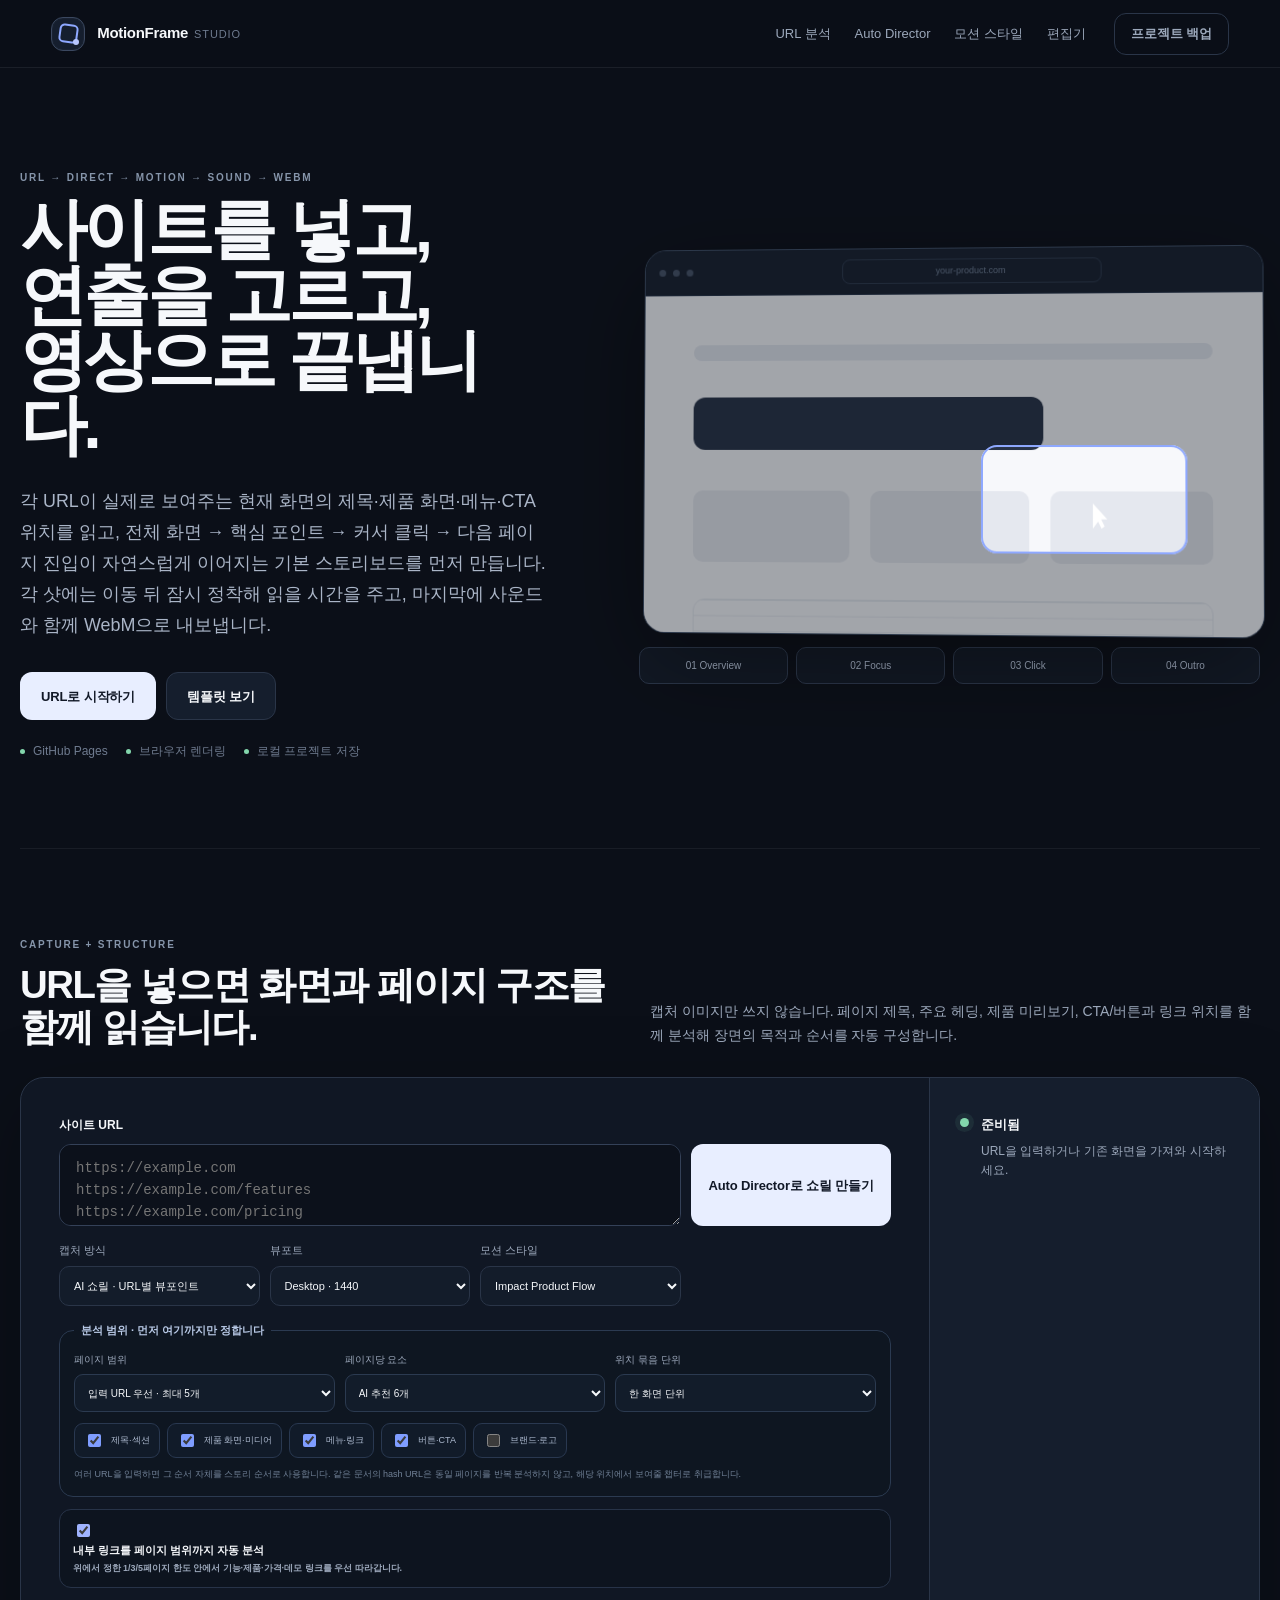
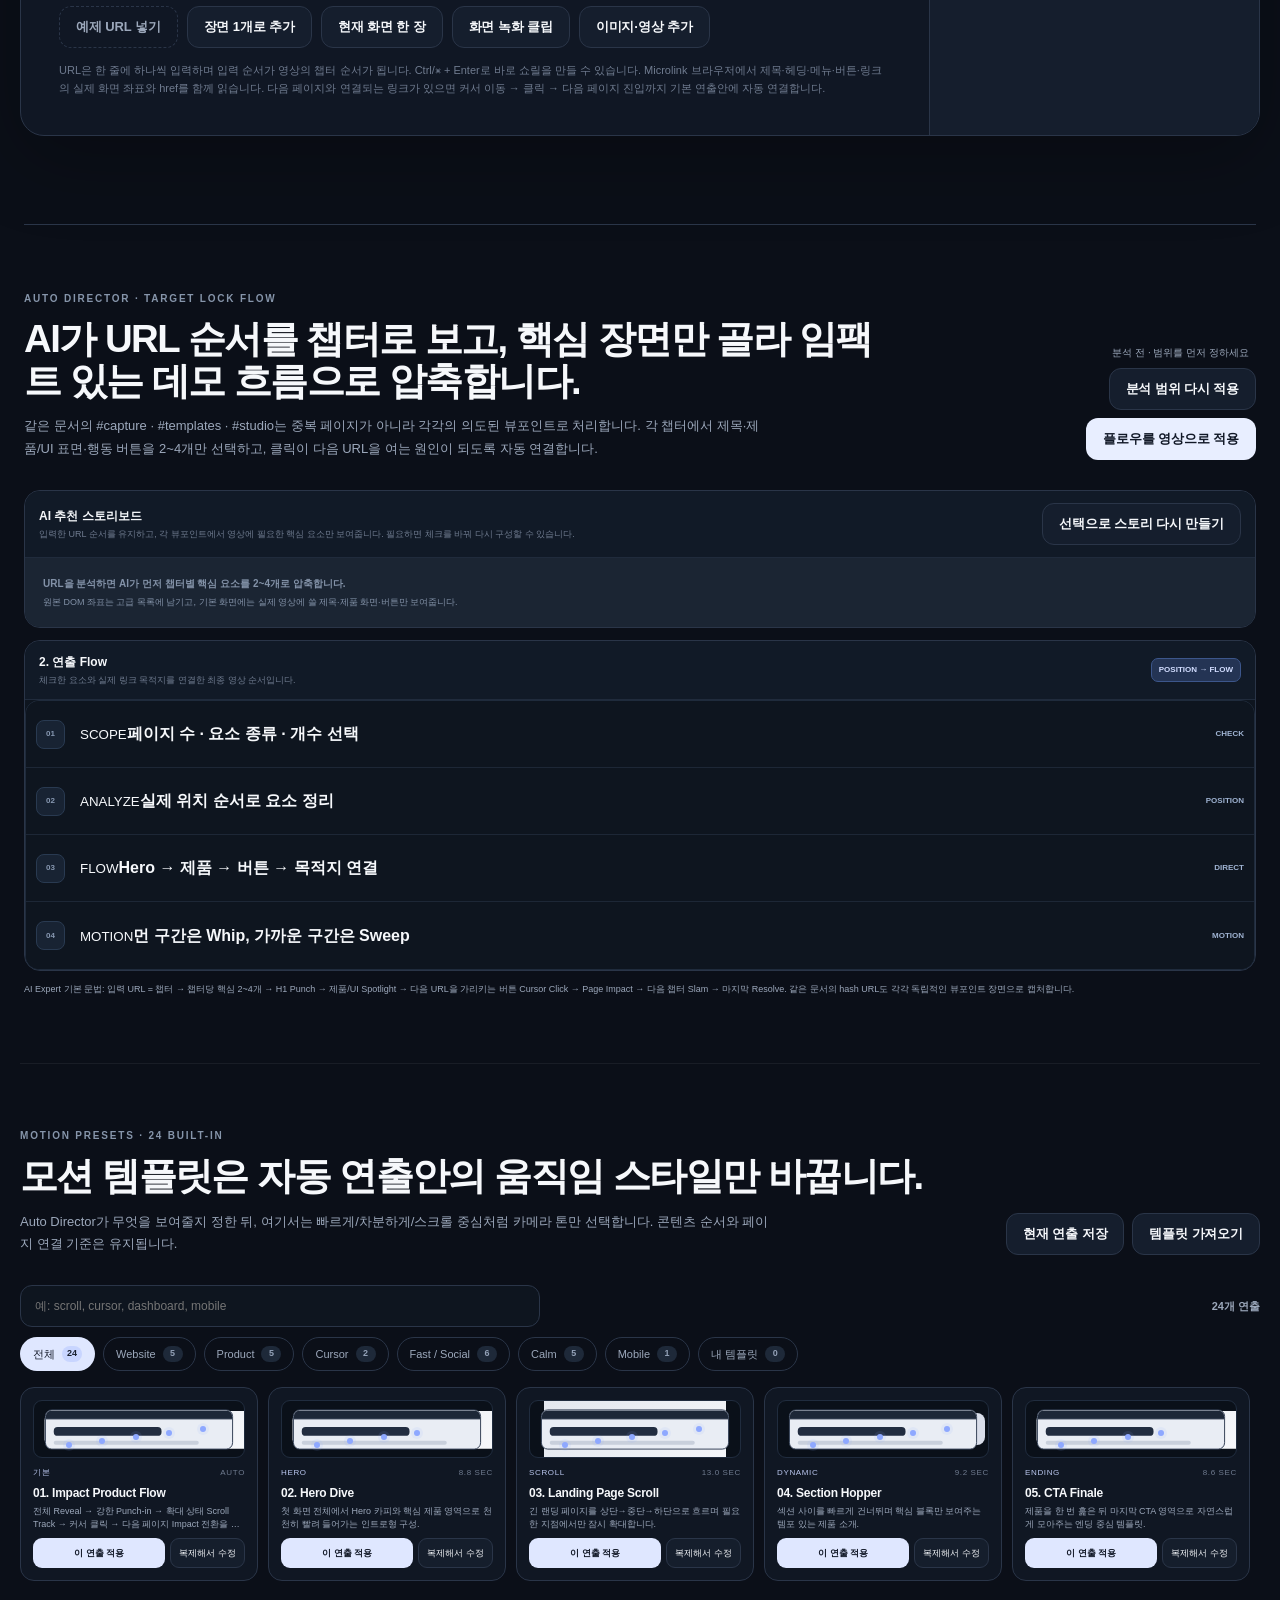
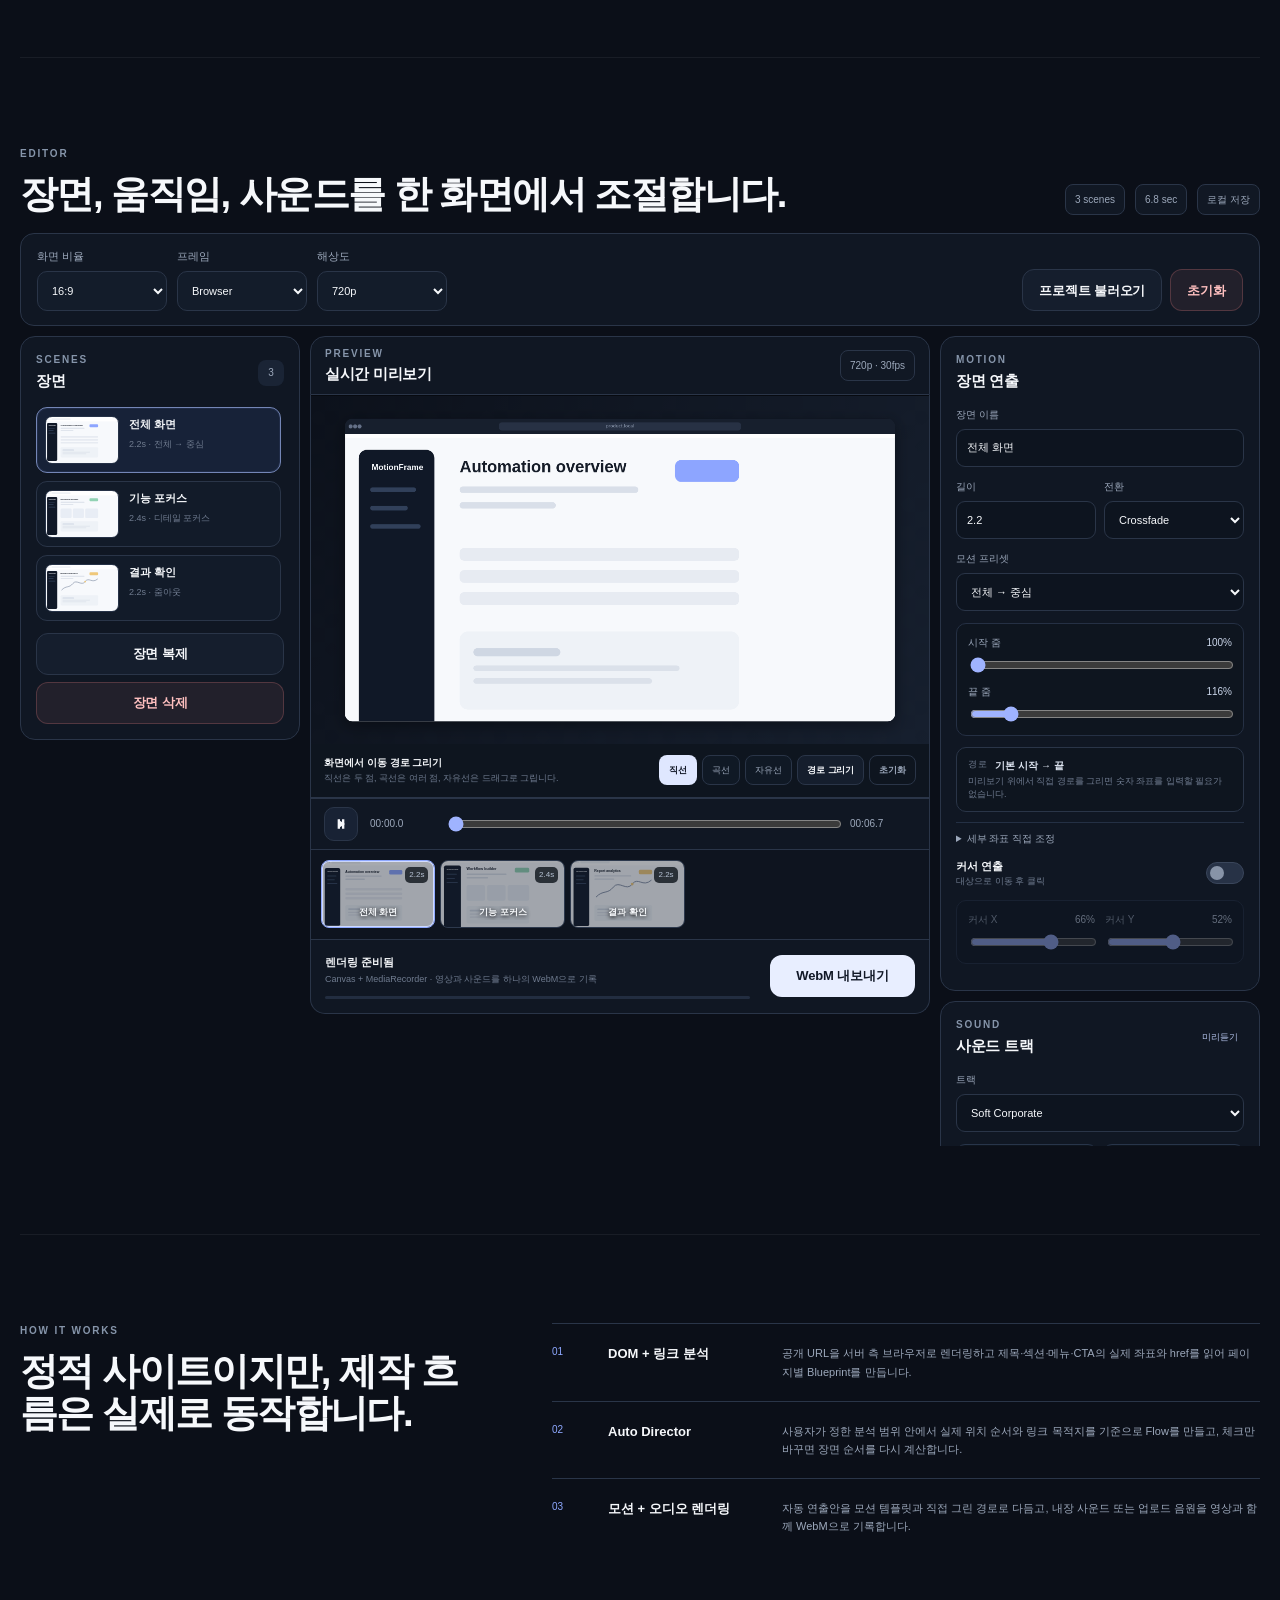
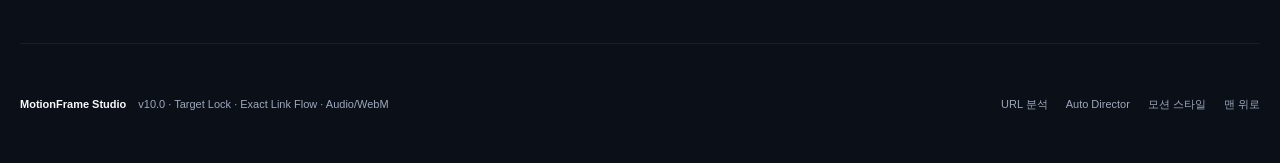
==== commit 1fbf5572: "Add files via upload" ====
--- a/index.html
+++ b/index.html
@@ -5,16 +5,16 @@
   <meta name="viewport" content="width=device-width, initial-scale=1" />
   <meta name="theme-color" content="#0b0f18" />
   <meta name="color-scheme" content="dark" />
-  <title>MotionFrame Studio v8 — 분석 범위를 정하고 위치 기반 Flow를 자동 구성하는 Auto Director</title>
-  <meta name="description" content="사이트 URL에서 분석할 페이지 수·요소 종류·개수를 먼저 정하고, 실제 DOM 위치와 링크 관계를 기준으로 선택 가능한 분석 목록과 영상 Flow를 자동 구성하는 GitHub Pages용 Auto Director." />
+  <title>MotionFrame Studio v10 — URL 챕터를 이해하고 임팩트 데모를 자동 연출하는 AI Storyboard</title>
+  <meta name="description" content="여러 URL과 hash 뷰포인트를 입력 순서대로 이해하고, 각 화면에서 핵심 제목·제품 UI·버튼만 골라 클릭과 전환이 이어지는 임팩트 제품 데모를 자동 구성합니다." />
   <link rel="canonical" href="__SITE_URL__/" />
   <link rel="icon" href="./favicon.svg" type="image/svg+xml" />
   <link rel="icon" href="./favicon-32x32.png" sizes="32x32" type="image/png" />
   <link rel="icon" href="./favicon-16x16.png" sizes="16x16" type="image/png" />
   <link rel="apple-touch-icon" href="./apple-touch-icon.png" />
   <link rel="manifest" href="./manifest.webmanifest" />
-  <meta property="og:title" content="MotionFrame Studio v8 — 분석 범위를 정하고 위치 기반 Flow를 자동 구성하는 Auto Director" />
-  <meta property="og:description" content="실제 DOM 좌표와 링크 관계 기반 Auto Director, 페이지별 클릭 동작 편집, 모션 템플릿, 사운드와 WebM 렌더링." />
+  <meta property="og:title" content="MotionFrame Studio v10 — URL 챕터를 이해하고 임팩트 데모를 자동 연출하는 AI Storyboard" />
+  <meta property="og:description" content="URL 순서를 챕터로 해석하는 AI Storyboard, 강한 Punch·Spotlight·Page Impact 모션, 사운드와 WebM 렌더링." />
   <meta property="og:type" content="website" />
   <meta property="og:url" content="__SITE_URL__/" />
   <meta property="og:image" content="__SITE_URL__/og-image.png" />
@@ -23,7 +23,7 @@
   <meta name="twitter:title" content="MotionFrame Studio" />
   <meta name="twitter:description" content="페이지 제목·섹션·메뉴·CTA의 실제 위치를 읽어 기본 연출 흐름을 만들고, 링크별 동작을 수정한 뒤 WebM으로 내보내세요." />
   <meta name="twitter:image" content="__SITE_URL__/og-image.png" />
-  <link rel="stylesheet" href="./assets/styles.css?v=8.0.0" />
+  <link rel="stylesheet" href="./assets/styles.css?v=10.0.0" />
   <script type="application/ld+json">{"@context":"https://schema.org","@type":"SoftwareApplication","name":"MotionFrame Studio","applicationCategory":"MultimediaApplication","operatingSystem":"Web","url":"__SITE_URL__/","description":"사이트 URL의 실제 DOM 좌표와 링크 관계를 분석해 페이지 이동까지 포함한 기본 연출안을 만들고 WebM으로 렌더링하는 브라우저 Auto Director."}</script>
 </head>
 <body>
@@ -57,7 +57,7 @@
       <div class="hero-copy">
         <p class="hero-kicker">URL → DIRECT → MOTION → SOUND → WEBM</p>
         <h1>사이트를 넣고,<br />연출을 고르고,<br />영상으로 끝냅니다.</h1>
-        <p>페이지의 실제 제목·제품 화면·기능 섹션·메뉴·CTA 위치와 링크 관계를 읽고, 전체 화면 → 핵심 포인트 → 커서 클릭 → 다음 페이지 진입이 자연스럽게 이어지는 기본 스토리보드를 먼저 만듭니다. 각 샷에는 이동 뒤 잠시 정착해 읽을 시간을 주고, 마지막에 사운드와 함께 WebM으로 내보냅니다.</p>
+        <p>각 URL이 실제로 보여주는 현재 화면의 제목·제품 화면·메뉴·CTA 위치를 읽고, 전체 화면 → 핵심 포인트 → 커서 클릭 → 다음 페이지 진입이 자연스럽게 이어지는 기본 스토리보드를 먼저 만듭니다. 각 샷에는 이동 뒤 잠시 정착해 읽을 시간을 주고, 마지막에 사운드와 함께 WebM으로 내보냅니다.</p>
         <div class="hero-actions">
           <a class="primary-button" href="#capture">URL로 시작하기</a>
           <a class="secondary-button" href="#templates">템플릿 보기</a>
@@ -89,15 +89,15 @@
             <button class="primary-button" id="urlStoryButton" type="button">Auto Director로 쇼릴 만들기</button>
           </div>
           <div class="capture-options capture-options-v6">
-            <label><span>캡처 방식</span><select id="captureModeSelect"><option value="full">전체 페이지 · 권장</option><option value="viewport">첫 화면만</option></select></label>
+            <label><span>캡처 방식</span><select id="captureModeSelect"><option value="story" selected>AI 쇼릴 · URL별 뷰포인트</option><option value="full">전체 페이지 한 장</option><option value="viewport">현재 뷰포트</option></select></label>
             <label><span>뷰포트</span><select id="viewportSelect"><option value="1440x1000">Desktop · 1440</option><option value="1024x768">Laptop · 1024</option><option value="768x1024">Tablet · 768</option><option value="390x844">Mobile · 390</option></select></label>
             <label><span>모션 스타일</span><select id="captureTemplateSelect"></select></label>
           </div>
           <fieldset class="analysis-scope-card">
             <legend>분석 범위 · 먼저 여기까지만 정합니다</legend>
             <div class="analysis-scope-grid">
-              <label><span>페이지 범위</span><select id="analysisPageLimitSelect"><option value="1">현재 URL 1개</option><option value="3" selected>핵심 링크 따라 최대 3개</option><option value="5">상세 분석 최대 5개</option></select></label>
-              <label><span>페이지당 요소</span><select id="analysisElementLimitSelect"><option value="6">핵심 6개</option><option value="10" selected>권장 10개</option><option value="16">상세 16개</option></select></label>
+              <label><span>페이지 범위</span><select id="analysisPageLimitSelect"><option value="1">현재 URL 1개</option><option value="3">자동 탐색 최대 3개</option><option value="5" selected>입력 URL 우선 · 최대 5개</option></select></label>
+              <label><span>페이지당 요소</span><select id="analysisElementLimitSelect"><option value="6" selected>AI 추천 6개</option><option value="10">확장 10개</option><option value="12">상세 12개</option></select></label>
               <label><span>위치 묶음 단위</span><select id="analysisBandSelect"><option value="screen" selected>한 화면 단위</option><option value="section">섹션 단위</option><option value="element">요소 단위</option></select></label>
             </div>
             <div class="analysis-role-checks" role="group" aria-label="분석할 요소 종류">
@@ -107,7 +107,7 @@
               <label><input type="checkbox" data-analysis-role="actions" checked /><span>버튼·CTA</span></label>
               <label><input type="checkbox" data-analysis-role="brand" /><span>브랜드·로고</span></label>
             </div>
-            <p>분석 후 실제 위치 순서로 목록을 만들고, 체크된 요소만 Flow에 사용합니다. 같은 영역의 중복 링크/제목은 자동으로 정리합니다.</p>
+            <p>여러 URL을 입력하면 그 순서 자체를 스토리 순서로 사용합니다. 같은 문서의 hash URL은 동일 페이지를 반복 분석하지 않고, 해당 위치에서 보여줄 챕터로 취급합니다.</p>
           </fieldset>
           <label class="auto-follow-line"><input id="autoFollowInput" type="checkbox" checked /><span><strong>내부 링크를 페이지 범위까지 자동 분석</strong><small>위에서 정한 1/3/5페이지 한도 안에서 기능·제품·가격·데모 링크를 우선 따라갑니다.</small></span></label>
           <div class="capture-actions">
@@ -118,7 +118,7 @@
             <button class="secondary-button" id="imageUploadButton" type="button">이미지·영상 추가</button>
             <input id="imageInput" type="file" accept="image/png,image/jpeg,image/webp,image/gif,video/webm,video/mp4" multiple hidden />
           </div>
-          <p class="helper" id="captureHelper">URL은 한 줄에 하나씩 입력할 수 있습니다. Ctrl/⌘ + Enter로 바로 쇼릴을 만들 수 있습니다. Microlink 브라우저에서 제목·헤딩·메뉴·버튼·링크의 실제 화면 좌표와 href를 함께 읽습니다. 다음 페이지와 연결되는 링크가 있으면 커서 이동 → 클릭 → 다음 페이지 진입까지 기본 연출안에 자동 연결합니다.</p>
+          <p class="helper" id="captureHelper">URL은 한 줄에 하나씩 입력하며 입력 순서가 영상의 챕터 순서가 됩니다. Ctrl/⌘ + Enter로 바로 쇼릴을 만들 수 있습니다. Microlink 브라우저에서 제목·헤딩·메뉴·버튼·링크의 실제 화면 좌표와 href를 함께 읽습니다. 다음 페이지와 연결되는 링크가 있으면 커서 이동 → 클릭 → 다음 페이지 진입까지 기본 연출안에 자동 연결합니다.</p>
           <div class="dom-analysis" id="domAnalysis" hidden><strong>페이지 구조 분석</strong><div id="domAnalysisChips"></div></div>
         </div>
         <div class="capture-status" id="captureStatus" role="status" aria-live="polite">
@@ -130,13 +130,13 @@
 
     <section class="director-section" id="director" aria-labelledby="director-title">
       <div class="section-head director-head">
-        <div><p class="eyebrow">AUTO DIRECTOR · FLOW PLAN</p><h2 id="director-title">분석 범위를 정하고, 체크한 요소를 실제 위치 순서의 Flow로 바꿉니다.</h2><p class="section-subcopy">URL에서 읽은 제목·제품 화면·메뉴·버튼을 실제 좌표로 정리합니다. 먼저 분석 목록에서 사용할 요소를 체크하고, 그 선택을 기준으로 이동·클릭·목적지 연결 Flow를 자동 생성합니다.</p></div>
+        <div><p class="eyebrow">AUTO DIRECTOR · TARGET LOCK FLOW</p><h2 id="director-title">AI가 URL 순서를 챕터로 보고, 핵심 장면만 골라 임팩트 있는 데모 흐름으로 압축합니다.</h2><p class="section-subcopy">같은 문서의 #capture · #templates · #studio는 중복 페이지가 아니라 각각의 의도된 뷰포인트로 처리합니다. 각 챕터에서 제목·제품/UI 표면·행동 버튼을 2~4개만 선택하고, 클릭이 다음 URL을 여는 원인이 되도록 자동 연결합니다.</p></div>
         <div class="director-head-actions"><span id="directorSummary">0 pages · 0 beats</span><button class="secondary-button" id="rebuildDirectorButton" type="button">분석 범위 다시 적용</button><button class="primary-button" id="applyDirectorButton" type="button">플로우를 영상으로 적용</button></div>
       </div>
       <div class="analysis-workspace">
         <div class="analysis-workspace-head">
-          <div><strong>1. 분석된 요소 선택</strong><span>페이지 실제 위치 순서입니다. 필요 없는 항목은 체크를 끄면 Flow에서 빠집니다.</span></div>
-          <button class="secondary-button" id="rebuildFromSelectionButton" type="button">선택으로 Flow 다시 만들기</button>
+          <div><strong>AI 추천 스토리보드</strong><span>입력한 URL 순서를 유지하고, 각 뷰포인트에서 영상에 필요한 핵심 요소만 보여줍니다. 필요하면 체크를 바꿔 다시 구성할 수 있습니다.</span></div>
+          <button class="secondary-button" id="rebuildFromSelectionButton" type="button">선택으로 스토리 다시 만들기</button>
         </div>
         <div id="analysisPageList" class="analysis-page-list"></div>
       </div>
@@ -145,7 +145,7 @@
         <div class="director-flow" id="directorFlow"></div>
       </div>
       <div id="directorLibrary" hidden></div>
-      <p class="director-note" id="directorNote">기본 문법: 페이지 전체 → 상단 Hero/제품 → 체크한 영역을 실제 Y 위치 순서로 이동 → 메뉴/CTA는 목적지 href와 연결 → 먼 구간은 Zoom-out + Whip Scroll → 목적지 정착 → 다음 선택 요소 → 마지막 Resolve. 좌표는 Flow에서 자동 생성됩니다.</p>
+      <p class="director-note" id="directorNote">AI Expert 기본 문법: 입력 URL = 챕터 → 챕터당 핵심 2~4개 → H1 Punch → 제품/UI Spotlight → 다음 URL을 가리키는 버튼 Cursor Click → Page Impact → 다음 챕터 Slam → 마지막 Resolve. 같은 문서의 hash URL도 각각 독립적인 뷰포인트 장면으로 캡처합니다.</p>
     </section>
 
     <section class="templates-section" id="templates" aria-labelledby="templates-title">
@@ -267,7 +267,7 @@
     </section>
   </main>
 
-  <footer class="footer"><div><strong>MotionFrame Studio</strong><span>v8.0 · Analysis Scope · Position Map · Flow Director · Audio/WebM</span></div><nav><a href="#capture">URL 분석</a><a href="#director">Auto Director</a><a href="#templates">모션 스타일</a><a href="#top">맨 위로</a></nav></footer>
+  <footer class="footer"><div><strong>MotionFrame Studio</strong><span>v10.0 · Target Lock · Exact Link Flow · Audio/WebM</span></div><nav><a href="#capture">URL 분석</a><a href="#director">Auto Director</a><a href="#templates">모션 스타일</a><a href="#top">맨 위로</a></nav></footer>
 
   <div class="toast-root" id="toastRoot" aria-live="polite" aria-atomic="true"></div>
 
@@ -288,6 +288,6 @@
       status.querySelector('p').textContent = 'JavaScript가 시작되지 않았습니다. 새로고침 후에도 계속되면 배포된 assets/app.js를 확인해 주세요.';
     }, 3500);
   </script>
-  <script type="module" src="./assets/app.js?v=8.0.0"></script>
+  <script type="module" src="./assets/app.js?v=10.0.0"></script>
 </body>
 </html>
--- a/assets/styles.css
+++ b/assets/styles.css
@@ -446,7 +446,11 @@
 @media(max-width:1180px){.director-layout{grid-template-columns:1fr}.director-library{max-height:330px}.flow-step-row{grid-template-columns:34px minmax(160px,1fr) 135px 125px 135px auto}}
 @media(max-width:820px){.flow-step-row{grid-template-columns:32px minmax(0,1fr) 34px;padding:10px}.flow-control{grid-column:2/4;grid-template-columns:58px minmax(0,1fr);align-items:center}.flow-control>span{font-size:7px}.flow-target{grid-column:2/4}.flow-row-actions{grid-column:3;grid-row:1;align-self:start}.flow-row-actions .flow-up,.flow-row-actions .flow-down{display:none}.flow-subject strong{font-size:10.5px}.director-layout{gap:10px}}
 
-/* v8 analysis scope + position-first director */
+/* v9 AI storyboard scope + position-first director */
 .analysis-scope-card{margin:16px 0 0;padding:14px;border:1px solid #2b3b55;border-radius:14px;background:#0f1824}.analysis-scope-card legend{padding:0 7px;color:#dce6f7;font-size:11px;font-weight:800}.analysis-scope-grid{display:grid;grid-template-columns:repeat(3,minmax(0,1fr));gap:10px}.analysis-scope-grid label{display:grid;gap:7px;color:var(--muted);font-size:10px}.analysis-scope-grid select{width:100%;height:38px;border:1px solid #2b3a50;border-radius:9px;background:#121c2a;color:var(--text);padding:0 9px}.analysis-role-checks{display:flex;gap:7px;flex-wrap:wrap;margin-top:11px}.analysis-role-checks label{display:flex;align-items:center;gap:7px;padding:7px 9px;border:1px solid #293850;border-radius:9px;background:#111b29;color:#aebbd0;font-size:9px;cursor:pointer}.analysis-role-checks input{accent-color:#7f9dff}.analysis-scope-card>p{margin:10px 0 0;color:#708096;font-size:9px;line-height:1.55}
 .analysis-workspace{margin-top:20px;border:1px solid var(--line);border-radius:16px;background:#0d141e;overflow:hidden}.analysis-workspace-head{min-height:60px;padding:12px 14px;display:flex;align-items:center;justify-content:space-between;gap:12px;background:#111a27;border-bottom:1px solid #202b3c}.analysis-workspace-head strong{display:block;font-size:12px}.analysis-workspace-head span{display:block;margin-top:3px;color:var(--muted-2);font-size:9px;line-height:1.45}.analysis-page-list{display:grid;gap:1px;background:#1b2533}.analysis-page-card{background:#0d141e}.analysis-page-head{display:flex;align-items:center;justify-content:space-between;gap:10px;padding:11px 13px;background:#0f1722}.analysis-page-head div{min-width:0}.analysis-page-head strong{display:block;font-size:10.5px}.analysis-page-head span{display:block;margin-top:3px;color:#687991;font-size:8px;white-space:nowrap;overflow:hidden;text-overflow:ellipsis}.analysis-page-head b{flex:0 0 auto;padding:5px 7px;border:1px solid #2c3e5c;border-radius:999px;color:#b7c8e6;font-size:8px}.analysis-page-body{display:grid;grid-template-columns:72px minmax(0,1fr);gap:10px;padding:10px}.analysis-map{position:relative;min-height:210px;border:1px solid #253248;border-radius:10px;background:linear-gradient(180deg,#121c29,#0c131d);overflow:hidden}.analysis-map:before{content:'';position:absolute;left:50%;top:10px;bottom:10px;width:1px;background:#253248}.analysis-map span,.analysis-map em{position:absolute;left:5px;color:#53657e;font-size:6px;font-style:normal}.analysis-map span{top:5px}.analysis-map em{bottom:5px}.analysis-map-dot{position:absolute;width:7px;height:7px;border:1px solid #43516a;border-radius:999px;background:#1a2534;transform:translate(-50%,-50%);opacity:.55}.analysis-map-dot.selected{width:9px;height:9px;background:#8eabff;border-color:#b8c9ff;box-shadow:0 0 0 3px rgba(112,145,244,.12);opacity:1}.analysis-map-dot.role-cta,.analysis-map-dot.role-nav{border-radius:2px}.analysis-element-list{display:grid;gap:5px;align-content:start;max-height:360px;overflow:auto;padding-right:2px}.analysis-element-row{display:grid;grid-template-columns:20px 66px minmax(0,1fr);align-items:center;gap:7px;padding:8px;border:1px solid #202d40;border-radius:9px;background:#101823;cursor:pointer}.analysis-element-row:hover{border-color:#3a4c69}.analysis-element-row input{accent-color:#86a4ff}.analysis-role{display:inline-grid;place-items:center;min-height:22px;padding:3px 5px;border-radius:6px;background:#192536;color:#8293ad;font-size:7px;font-weight:800}.analysis-copy{min-width:0}.analysis-copy strong{display:block;font-size:9.5px;white-space:nowrap;overflow:hidden;text-overflow:ellipsis}.analysis-copy small{display:block;margin-top:3px;color:#65758b;font-size:7.5px;white-space:nowrap;overflow:hidden;text-overflow:ellipsis}.analysis-empty{display:grid;gap:5px;padding:18px;color:#8392a8}.analysis-empty strong{font-size:10px}.analysis-empty span{font-size:9px}.director-plan-full{margin-top:12px}.flow-step-row.action-track{box-shadow:inset 3px 0 0 #5479c7}.flow-step-row.action-anchor{box-shadow:inset 3px 0 0 #8876dd}.flow-step-row.action-navigate{box-shadow:inset 3px 0 0 #58a7b8}
 @media(max-width:820px){.analysis-scope-grid{grid-template-columns:1fr}.analysis-workspace-head{align-items:flex-start;flex-direction:column}.analysis-workspace-head button{width:100%}.analysis-page-body{grid-template-columns:52px minmax(0,1fr);padding:8px}.analysis-map{min-height:190px}.analysis-element-row{grid-template-columns:20px 58px minmax(0,1fr)}.analysis-role-checks{display:grid;grid-template-columns:repeat(2,minmax(0,1fr))}.analysis-role-checks label{justify-content:flex-start}}
+
+/* v9 AI Storyboard */
+.chapter-card{border-bottom:1px solid #1c2737}.chapter-head{padding:13px 15px;background:linear-gradient(90deg,#101a29,#0d151f)}.chapter-head>div{display:grid;gap:2px}.chapter-number{font-size:7px!important;letter-spacing:.18em;color:#6f8bc8!important;text-transform:uppercase}.chapter-summary{display:grid;grid-template-columns:84px minmax(0,1fr);gap:12px;padding:12px 14px;background:#0c131d}.chapter-map{min-height:148px}.chapter-map em{font-size:7px;text-transform:uppercase;letter-spacing:.12em}.chapter-beats{display:grid;gap:6px}.chapter-beat{display:grid;grid-template-columns:18px 28px 70px minmax(0,1fr);align-items:center;gap:7px;padding:9px 10px;border:1px solid #223047;border-radius:10px;background:#111a26;cursor:pointer;transition:border-color .15s,transform .15s,background .15s}.chapter-beat:hover{border-color:#4a6390;background:#142033;transform:translateX(2px)}.chapter-beat input{accent-color:#8cabff}.chapter-beat-index{font-size:8px;font-weight:800;color:#5e7294}.chapter-beat .analysis-role{min-height:24px}.chapter-beat .analysis-copy strong{font-size:10.5px}.chapter-beat .analysis-copy small{font-size:8px}.raw-analysis{border-top:1px solid #1c2737;background:#0b121b}.raw-analysis summary{padding:9px 14px;color:#62738c;font-size:8px;cursor:pointer;user-select:none}.raw-analysis[open] summary{color:#9db0cb;border-bottom:1px solid #1b2635}.raw-analysis .analysis-element-list{max-height:260px;padding:10px 14px}.director-note{font-size:9px;line-height:1.55}.director-flow{border-radius:14px;overflow:hidden;border:1px solid #1f2b3c}.flow-step-row.action-navigate{box-shadow:inset 4px 0 0 #a27cff;background:#15152a}.flow-step-row.action-focus{box-shadow:inset 4px 0 0 #527dff}.flow-step-row.action-click{box-shadow:inset 4px 0 0 #f3b768}.flow-step-row.action-resolve{box-shadow:inset 4px 0 0 #60c6b7}.flow-step-row.action-establish{box-shadow:inset 4px 0 0 #7ea4ff}.analysis-scope-card{border-color:#2b3a51;background:#0e1621}.analysis-scope-card legend{color:#b8c9e6}.capture-card{box-shadow:0 22px 80px rgba(0,0,0,.26)}
+@media(max-width:820px){.chapter-summary{grid-template-columns:54px minmax(0,1fr);padding:9px}.chapter-map{min-height:132px}.chapter-beat{grid-template-columns:18px 54px minmax(0,1fr)}.chapter-beat-index{display:none}.chapter-beat .analysis-copy strong{font-size:9.5px}}
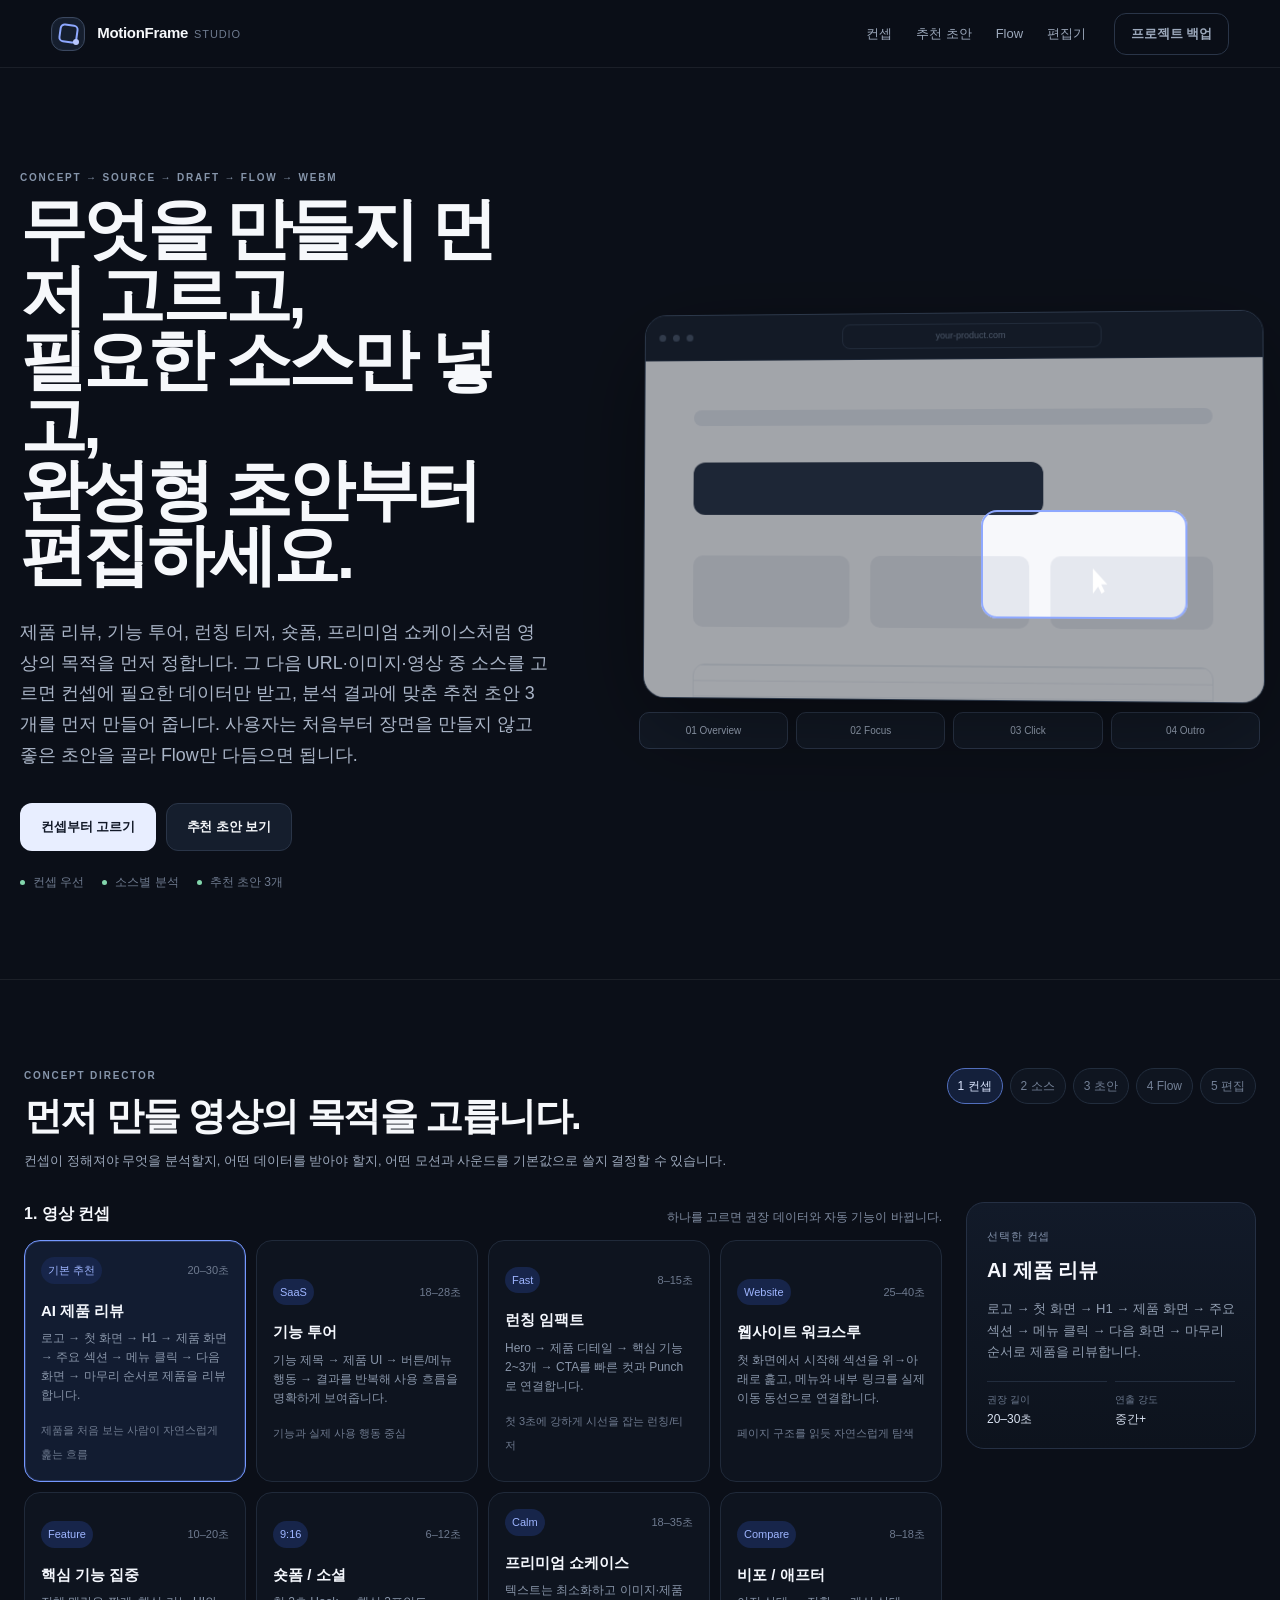
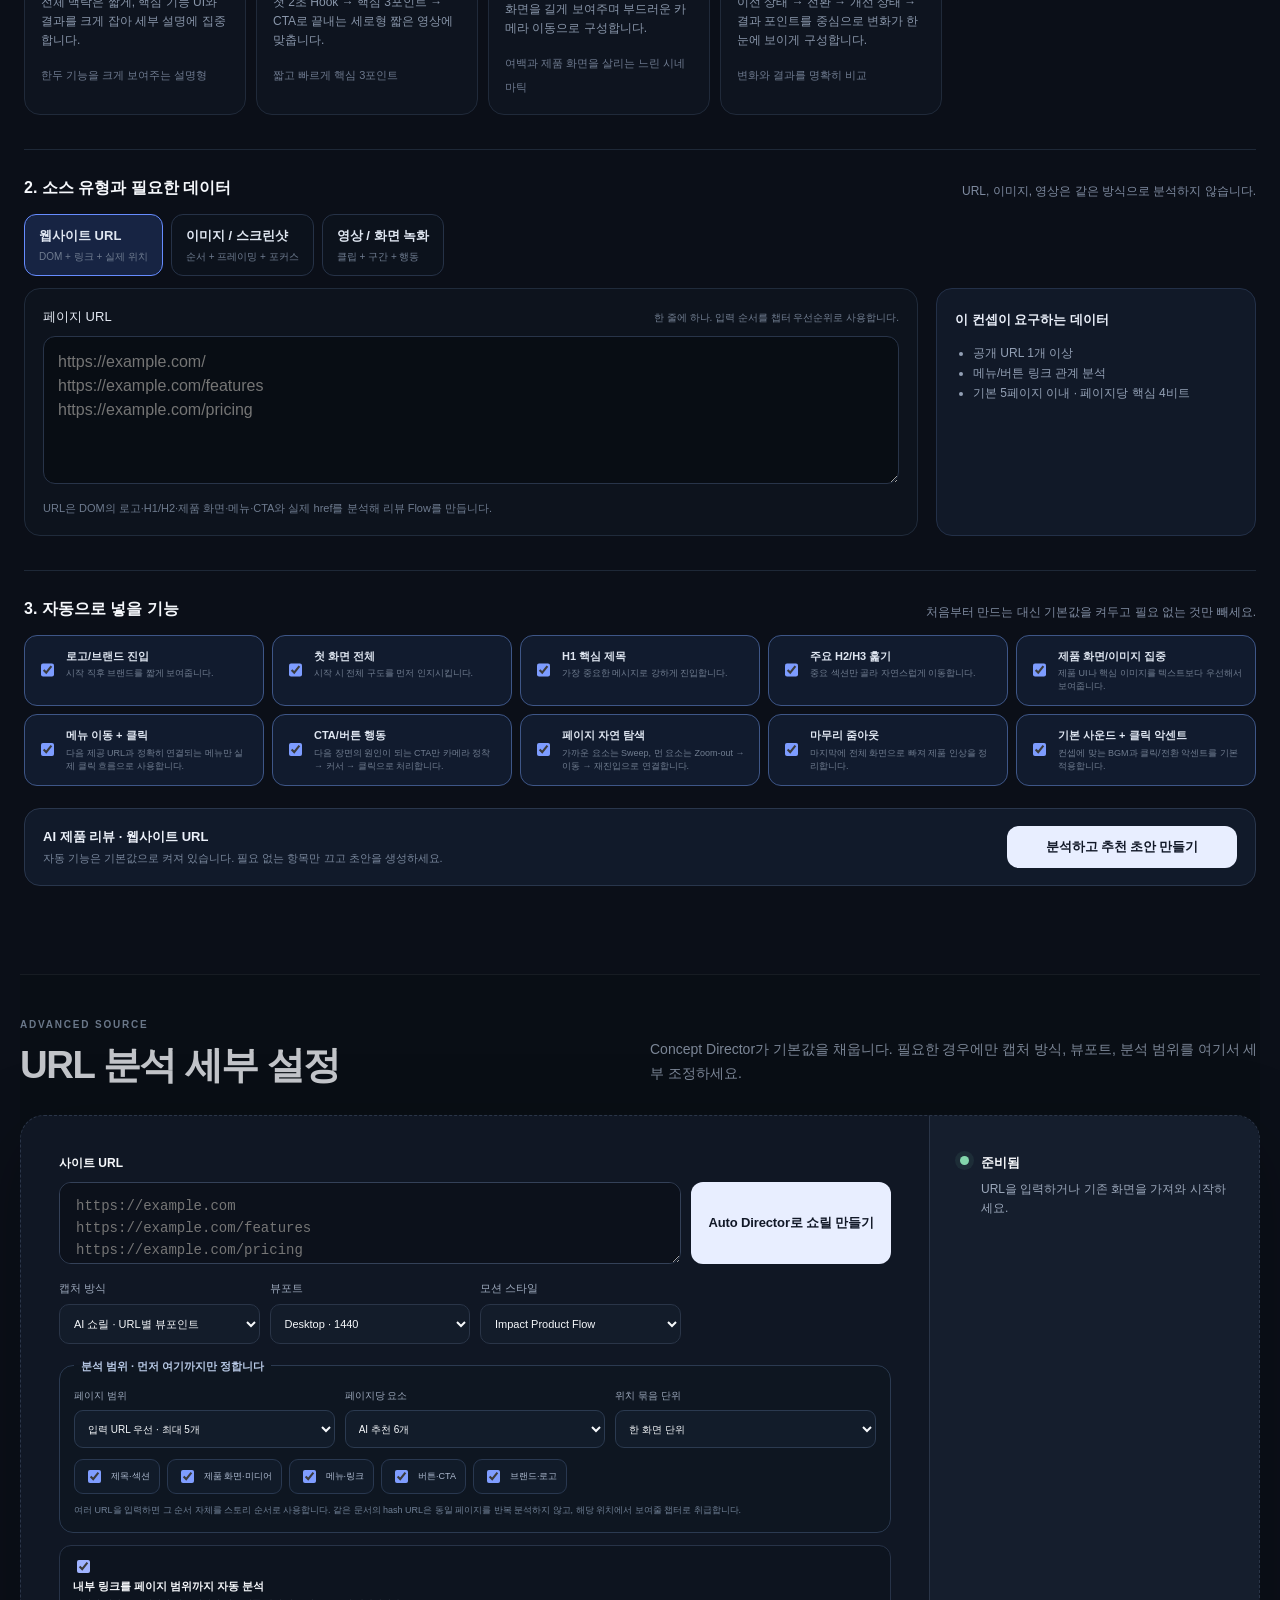
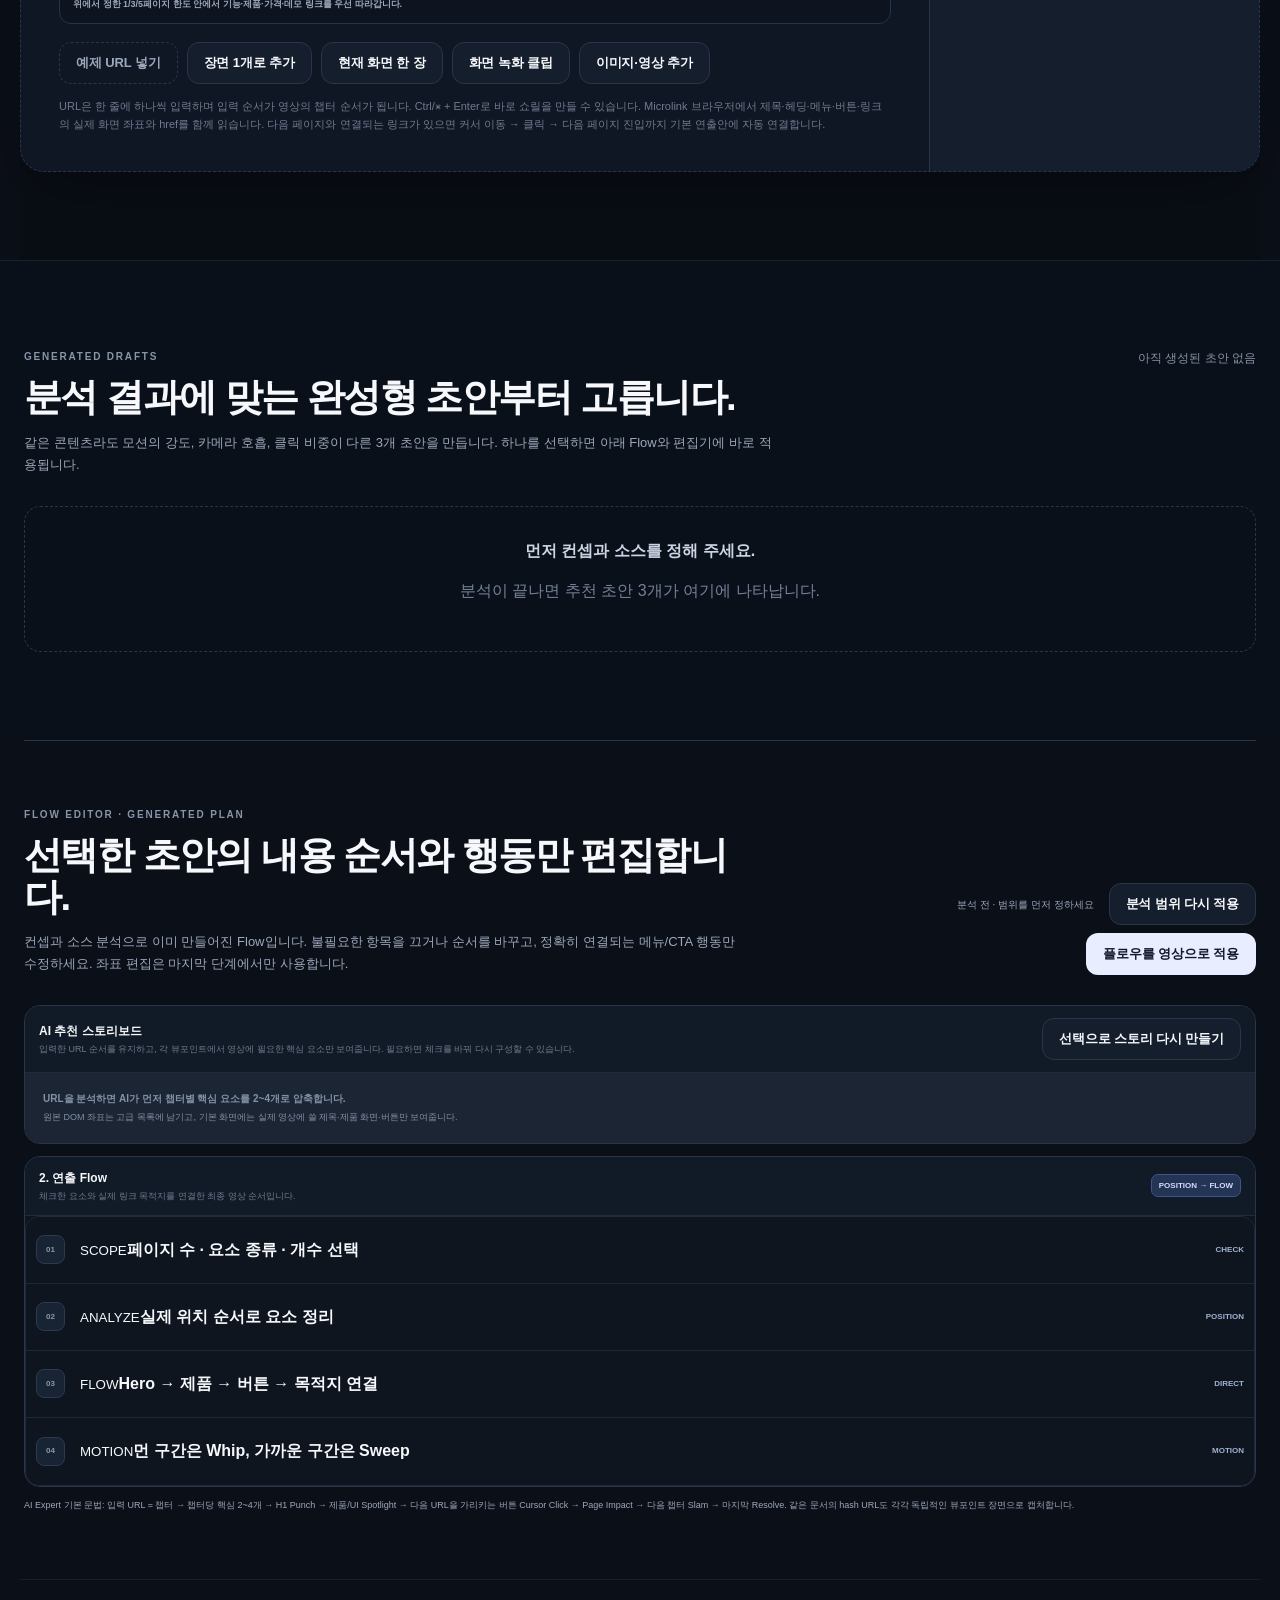
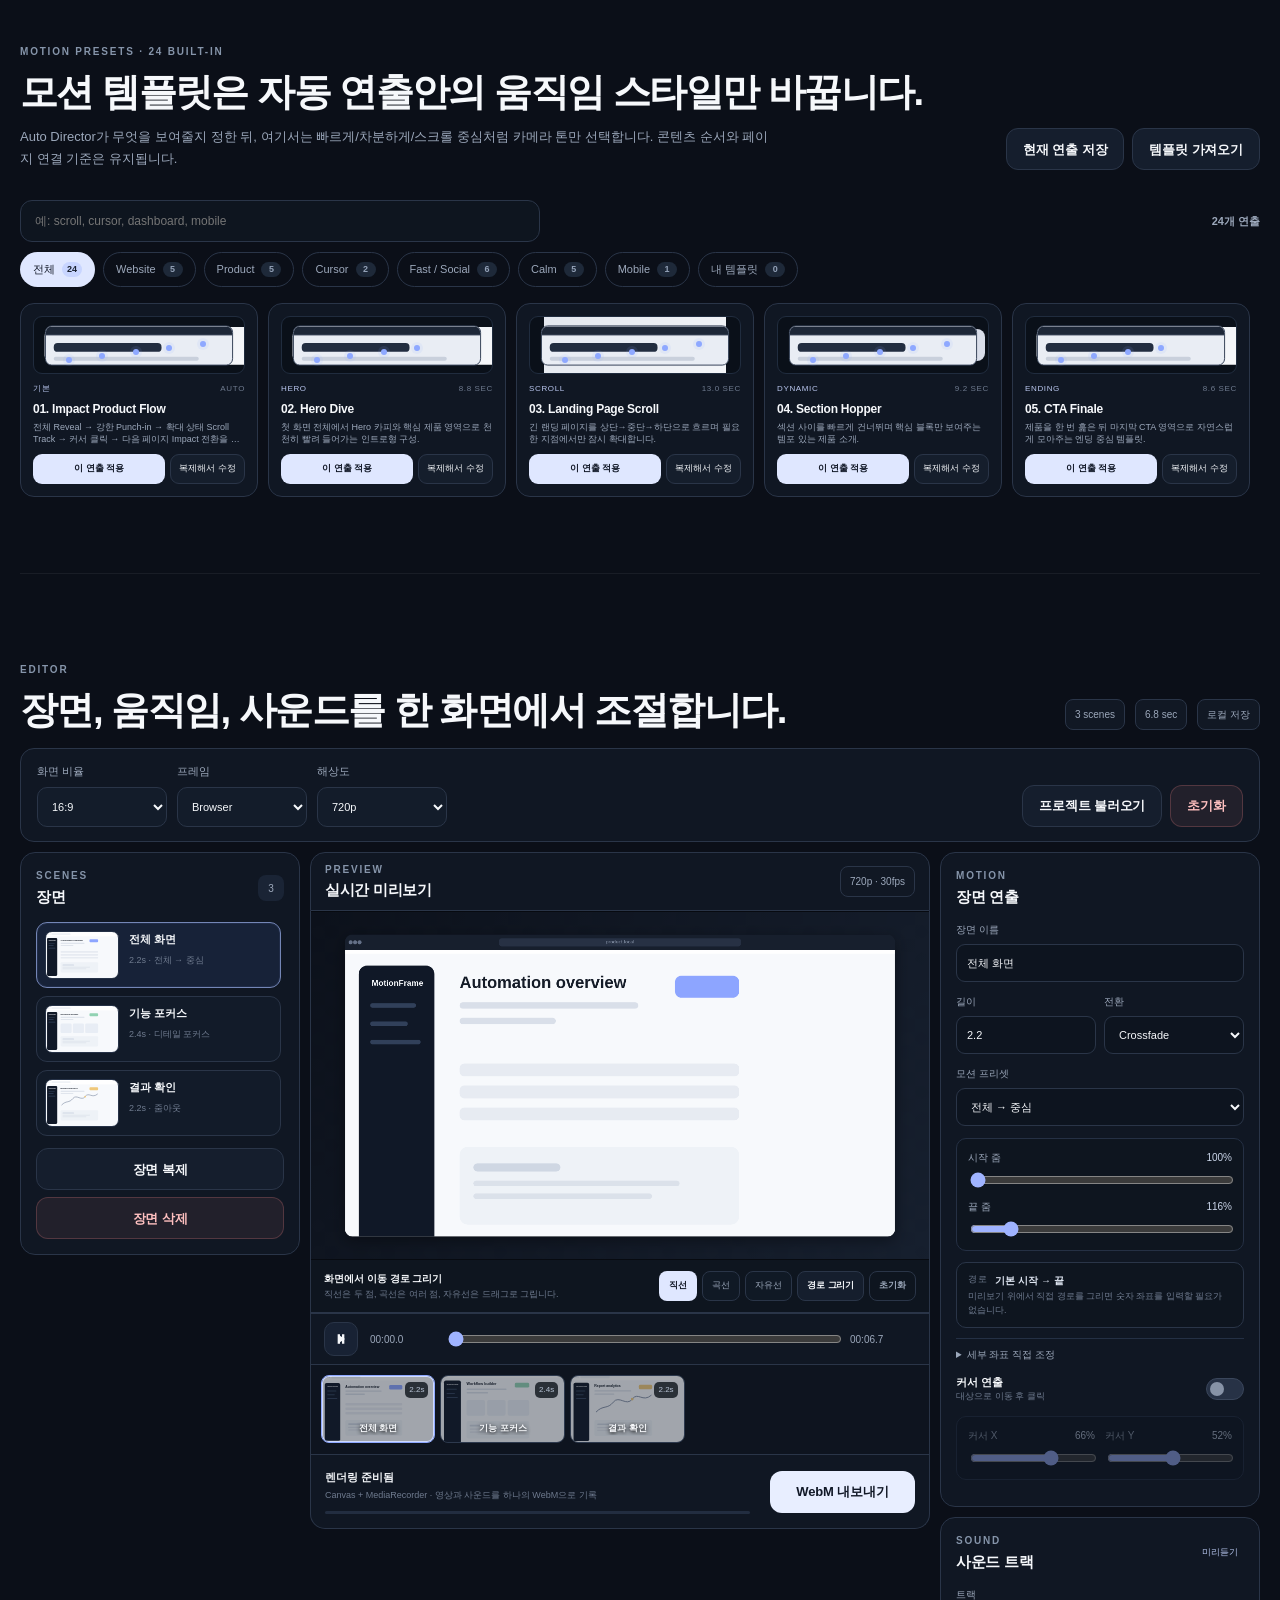
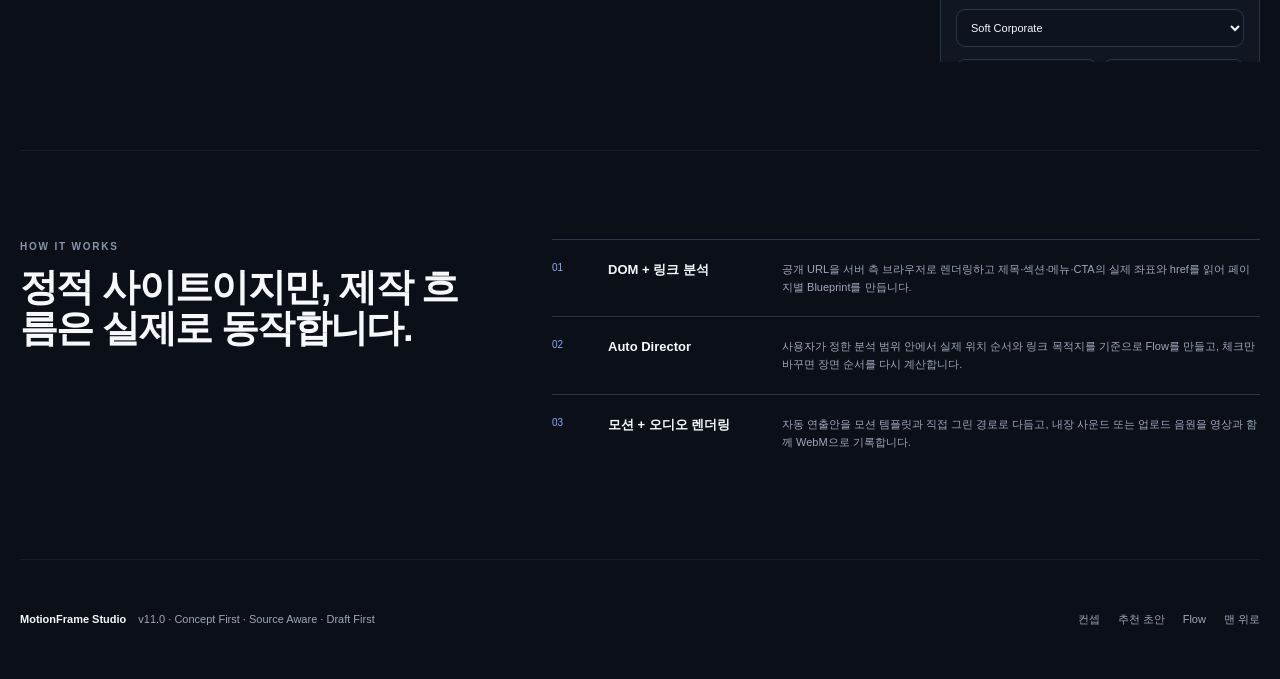
==== commit 61667b0b: "Add files via upload" ====
--- a/index.html
+++ b/index.html
@@ -5,16 +5,16 @@
   <meta name="viewport" content="width=device-width, initial-scale=1" />
   <meta name="theme-color" content="#0b0f18" />
   <meta name="color-scheme" content="dark" />
-  <title>MotionFrame Studio v10 — URL 챕터를 이해하고 임팩트 데모를 자동 연출하는 AI Storyboard</title>
-  <meta name="description" content="여러 URL과 hash 뷰포인트를 입력 순서대로 이해하고, 각 화면에서 핵심 제목·제품 UI·버튼만 골라 클릭과 전환이 이어지는 임팩트 제품 데모를 자동 구성합니다." />
+  <title>MotionFrame Studio v11 — 컨셉부터 고르고 소스에 맞는 초안을 자동 생성하는 Concept Director</title>
+  <meta name="description" content="영상 컨셉을 먼저 고른 뒤 URL·이미지·영상에 필요한 데이터만 받고, 소스 유형에 맞는 분석과 추천 초안 3개를 자동 생성해 Flow와 장면을 편집합니다." />
   <link rel="canonical" href="__SITE_URL__/" />
   <link rel="icon" href="./favicon.svg" type="image/svg+xml" />
   <link rel="icon" href="./favicon-32x32.png" sizes="32x32" type="image/png" />
   <link rel="icon" href="./favicon-16x16.png" sizes="16x16" type="image/png" />
   <link rel="apple-touch-icon" href="./apple-touch-icon.png" />
   <link rel="manifest" href="./manifest.webmanifest" />
-  <meta property="og:title" content="MotionFrame Studio v10 — URL 챕터를 이해하고 임팩트 데모를 자동 연출하는 AI Storyboard" />
-  <meta property="og:description" content="URL 순서를 챕터로 해석하는 AI Storyboard, 강한 Punch·Spotlight·Page Impact 모션, 사운드와 WebM 렌더링." />
+  <meta property="og:title" content="MotionFrame Studio v11 — 컨셉부터 고르고 소스에 맞는 초안을 자동 생성하는 Concept Director" />
+  <meta property="og:description" content="컨셉 우선 제작 흐름, URL·이미지·영상별 데이터 수집, 추천 초안 3개, Flow 편집과 사운드/WebM 렌더링." />
   <meta property="og:type" content="website" />
   <meta property="og:url" content="__SITE_URL__/" />
   <meta property="og:image" content="__SITE_URL__/og-image.png" />
@@ -23,8 +23,8 @@
   <meta name="twitter:title" content="MotionFrame Studio" />
   <meta name="twitter:description" content="페이지 제목·섹션·메뉴·CTA의 실제 위치를 읽어 기본 연출 흐름을 만들고, 링크별 동작을 수정한 뒤 WebM으로 내보내세요." />
   <meta name="twitter:image" content="__SITE_URL__/og-image.png" />
-  <link rel="stylesheet" href="./assets/styles.css?v=10.0.0" />
-  <script type="application/ld+json">{"@context":"https://schema.org","@type":"SoftwareApplication","name":"MotionFrame Studio","applicationCategory":"MultimediaApplication","operatingSystem":"Web","url":"__SITE_URL__/","description":"사이트 URL의 실제 DOM 좌표와 링크 관계를 분석해 페이지 이동까지 포함한 기본 연출안을 만들고 WebM으로 렌더링하는 브라우저 Auto Director."}</script>
+  <link rel="stylesheet" href="./assets/styles.css?v=11.0.0" />
+  <script type="application/ld+json">{"@context":"https://schema.org","@type":"SoftwareApplication","name":"MotionFrame Studio","applicationCategory":"MultimediaApplication","operatingSystem":"Web","url":"__SITE_URL__/","description":"영상 컨셉을 먼저 정하고 URL·이미지·영상 소스별 필요한 데이터와 분석 결과를 바탕으로 추천 영상 초안을 만든 뒤 WebM으로 렌더링하는 Concept Director."}</script>
 </head>
 <body>
   <a class="skip-link" href="#studio">편집기로 바로 이동</a>
@@ -35,9 +35,9 @@
       <span class="brand-copy"><strong>MotionFrame</strong><small>Studio</small></span>
     </a>
     <nav class="desktop-nav" aria-label="주요 메뉴">
-      <a href="#capture">URL 분석</a>
-      <a href="#director">Auto Director</a>
-      <a href="#templates">모션 스타일</a>
+      <a href="#concept">컨셉</a>
+      <a href="#drafts">추천 초안</a>
+      <a href="#director">Flow</a>
       <a href="#studio">편집기</a>
     </nav>
     <div class="top-actions">
@@ -48,21 +48,21 @@
     </div>
   </header>
   <nav class="mobile-nav" id="mobileNav" hidden aria-label="모바일 메뉴">
-    <a href="#capture">URL 분석</a><a href="#director">Auto Director</a><a href="#templates">모션 스타일</a><a href="#studio">편집기</a>
+    <a href="#concept">컨셉</a><a href="#drafts">추천 초안</a><a href="#director">Flow</a><a href="#studio">편집기</a>
     <button id="mobileProjectExportButton" type="button">프로젝트 백업</button>
   </nav>
 
   <main id="top">
     <section class="hero">
       <div class="hero-copy">
-        <p class="hero-kicker">URL → DIRECT → MOTION → SOUND → WEBM</p>
-        <h1>사이트를 넣고,<br />연출을 고르고,<br />영상으로 끝냅니다.</h1>
-        <p>각 URL이 실제로 보여주는 현재 화면의 제목·제품 화면·메뉴·CTA 위치를 읽고, 전체 화면 → 핵심 포인트 → 커서 클릭 → 다음 페이지 진입이 자연스럽게 이어지는 기본 스토리보드를 먼저 만듭니다. 각 샷에는 이동 뒤 잠시 정착해 읽을 시간을 주고, 마지막에 사운드와 함께 WebM으로 내보냅니다.</p>
+        <p class="hero-kicker">CONCEPT → SOURCE → DRAFT → FLOW → WEBM</p>
+        <h1>무엇을 만들지 먼저 고르고,<br />필요한 소스만 넣고,<br />완성형 초안부터 편집하세요.</h1>
+        <p>제품 리뷰, 기능 투어, 런칭 티저, 숏폼, 프리미엄 쇼케이스처럼 영상의 목적을 먼저 정합니다. 그 다음 URL·이미지·영상 중 소스를 고르면 컨셉에 필요한 데이터만 받고, 분석 결과에 맞춘 추천 초안 3개를 먼저 만들어 줍니다. 사용자는 처음부터 장면을 만들지 않고 좋은 초안을 골라 Flow만 다듬으면 됩니다.</p>
         <div class="hero-actions">
-          <a class="primary-button" href="#capture">URL로 시작하기</a>
-          <a class="secondary-button" href="#templates">템플릿 보기</a>
-        </div>
-        <div class="hero-meta"><span>GitHub Pages</span><span>브라우저 렌더링</span><span>로컬 프로젝트 저장</span></div>
+          <a class="primary-button" href="#concept">컨셉부터 고르기</a>
+          <a class="secondary-button" href="#drafts">추천 초안 보기</a>
+        </div>
+        <div class="hero-meta"><span>컨셉 우선</span><span>소스별 분석</span><span>추천 초안 3개</span></div>
       </div>
       <div class="hero-demo" aria-hidden="true">
         <div class="hero-browser">
@@ -74,10 +74,58 @@
       </div>
     </section>
 
-    <section class="capture-section" id="capture" aria-labelledby="capture-title">
+    <section class="concept-section" id="concept" aria-labelledby="concept-title">
+      <div class="section-head concept-head">
+        <div><p class="eyebrow">CONCEPT DIRECTOR</p><h2 id="concept-title">먼저 만들 영상의 목적을 고릅니다.</h2><p class="section-subcopy">컨셉이 정해져야 무엇을 분석할지, 어떤 데이터를 받아야 할지, 어떤 모션과 사운드를 기본값으로 쓸지 결정할 수 있습니다.</p></div>
+        <div class="concept-progress" aria-label="제작 단계"><span class="active">1 컨셉</span><span>2 소스</span><span>3 초안</span><span>4 Flow</span><span>5 편집</span></div>
+      </div>
+      <div class="concept-layout">
+        <div class="concept-main">
+          <div class="concept-block-head"><strong>1. 영상 컨셉</strong><span>하나를 고르면 권장 데이터와 자동 기능이 바뀝니다.</span></div>
+          <div class="concept-grid" id="conceptGrid"></div>
+        </div>
+        <aside class="concept-summary" id="conceptSummary">
+          <span class="concept-summary-label">선택한 컨셉</span><strong id="conceptSummaryTitle">AI 제품 리뷰</strong><p id="conceptSummaryDescription"></p><dl><div><dt>권장 길이</dt><dd id="conceptSummaryDuration"></dd></div><div><dt>연출 강도</dt><dd id="conceptSummaryIntensity"></dd></div></dl>
+        </aside>
+      </div>
+
+      <div class="source-workspace">
+        <div class="concept-block-head"><strong>2. 소스 유형과 필요한 데이터</strong><span>URL, 이미지, 영상은 같은 방식으로 분석하지 않습니다.</span></div>
+        <div class="source-type-tabs" id="sourceTypeTabs" role="tablist" aria-label="소스 유형"></div>
+        <div class="source-panel" id="conceptSourcePanel">
+          <div class="source-input-area source-url-panel" data-source-panel="url">
+            <label for="conceptUrlInput"><span>페이지 URL</span><small>한 줄에 하나. 입력 순서를 챕터 우선순위로 사용합니다.</small></label>
+            <textarea id="conceptUrlInput" rows="5" placeholder="https://example.com/
+https://example.com/features
+https://example.com/pricing"></textarea>
+            <p>URL은 DOM의 로고·H1/H2·제품 화면·메뉴·CTA와 실제 href를 분석해 리뷰 Flow를 만듭니다.</p>
+          </div>
+          <div class="source-input-area" data-source-panel="image" hidden>
+            <div class="drop-source"><strong>이미지 / 스크린샷 추가</strong><p>파일 순서를 기본 스토리 순서로 사용하고, 컨셉에 따라 전체·디테일·비교 장면을 자동 만듭니다.</p><button class="primary-button" id="conceptImageButton" type="button">이미지 선택</button><input id="conceptImageInput" type="file" accept="image/png,image/jpeg,image/webp,image/gif" multiple hidden></div>
+            <div class="source-file-list" id="conceptImageList"><span>아직 선택된 이미지가 없습니다.</span></div>
+          </div>
+          <div class="source-input-area" data-source-panel="video" hidden>
+            <div class="drop-source"><strong>영상 / 화면 녹화 추가</strong><p>클립 길이는 유지하고 컨셉에 맞는 카메라, 전환, 사운드를 적용합니다.</p><button class="primary-button" id="conceptVideoButton" type="button">영상 선택</button><button class="secondary-button" id="conceptRecordButton" type="button">화면 녹화</button><input id="conceptVideoInput" type="file" accept="video/webm,video/mp4" multiple hidden></div>
+            <div class="source-file-list" id="conceptVideoList"><span>아직 선택된 영상이 없습니다.</span></div>
+          </div>
+          <aside class="source-requirements"><strong>이 컨셉이 요구하는 데이터</strong><ul id="sourceRequirements"></ul></aside>
+        </div>
+      </div>
+
+      <div class="auto-feature-workspace">
+        <div class="concept-block-head"><strong>3. 자동으로 넣을 기능</strong><span>처음부터 만드는 대신 기본값을 켜두고 필요 없는 것만 빼세요.</span></div>
+        <div class="auto-feature-grid" id="autoFeatureGrid"></div>
+      </div>
+      <div class="concept-actions">
+        <div><strong id="conceptReadyTitle">컨셉과 소스를 정해 주세요.</strong><span id="conceptReadyText">준비가 되면 분석 후 추천 초안 3개를 만듭니다.</span></div>
+        <button class="primary-button concept-generate-button" id="generateDraftsButton" type="button">분석하고 추천 초안 만들기</button>
+      </div>
+    </section>
+
+    <section class="capture-section advanced-source-section" id="capture" aria-labelledby="capture-title">
       <div class="section-head">
-        <div><p class="eyebrow">CAPTURE + STRUCTURE</p><h2 id="capture-title">URL을 넣으면 화면과 페이지 구조를 함께 읽습니다.</h2></div>
-        <p>캡처 이미지만 쓰지 않습니다. 페이지 제목, 주요 헤딩, 제품 미리보기, CTA/버튼과 링크 위치를 함께 분석해 장면의 목적과 순서를 자동 구성합니다.</p>
+        <div><p class="eyebrow">ADVANCED SOURCE</p><h2 id="capture-title">URL 분석 세부 설정</h2></div>
+        <p>Concept Director가 기본값을 채웁니다. 필요한 경우에만 캡처 방식, 뷰포트, 분석 범위를 여기서 세부 조정하세요.</p>
       </div>
       <div class="capture-card">
         <div class="url-builder">
@@ -128,9 +176,14 @@
     </section>
 
 
+    <section class="drafts-section" id="drafts" aria-labelledby="drafts-title">
+      <div class="section-head drafts-head"><div><p class="eyebrow">GENERATED DRAFTS</p><h2 id="drafts-title">분석 결과에 맞는 완성형 초안부터 고릅니다.</h2><p class="section-subcopy">같은 콘텐츠라도 모션의 강도, 카메라 호흡, 클릭 비중이 다른 3개 초안을 만듭니다. 하나를 선택하면 아래 Flow와 편집기에 바로 적용됩니다.</p></div><span id="draftsSummary">아직 생성된 초안 없음</span></div>
+      <div class="draft-grid" id="draftGrid"><div class="draft-empty"><strong>먼저 컨셉과 소스를 정해 주세요.</strong><p>분석이 끝나면 추천 초안 3개가 여기에 나타납니다.</p></div></div>
+    </section>
+
     <section class="director-section" id="director" aria-labelledby="director-title">
       <div class="section-head director-head">
-        <div><p class="eyebrow">AUTO DIRECTOR · TARGET LOCK FLOW</p><h2 id="director-title">AI가 URL 순서를 챕터로 보고, 핵심 장면만 골라 임팩트 있는 데모 흐름으로 압축합니다.</h2><p class="section-subcopy">같은 문서의 #capture · #templates · #studio는 중복 페이지가 아니라 각각의 의도된 뷰포인트로 처리합니다. 각 챕터에서 제목·제품/UI 표면·행동 버튼을 2~4개만 선택하고, 클릭이 다음 URL을 여는 원인이 되도록 자동 연결합니다.</p></div>
+        <div><p class="eyebrow">FLOW EDITOR · GENERATED PLAN</p><h2 id="director-title">선택한 초안의 내용 순서와 행동만 편집합니다.</h2><p class="section-subcopy">컨셉과 소스 분석으로 이미 만들어진 Flow입니다. 불필요한 항목을 끄거나 순서를 바꾸고, 정확히 연결되는 메뉴/CTA 행동만 수정하세요. 좌표 편집은 마지막 단계에서만 사용합니다.</p></div>
         <div class="director-head-actions"><span id="directorSummary">0 pages · 0 beats</span><button class="secondary-button" id="rebuildDirectorButton" type="button">분석 범위 다시 적용</button><button class="primary-button" id="applyDirectorButton" type="button">플로우를 영상으로 적용</button></div>
       </div>
       <div class="analysis-workspace">
@@ -267,7 +320,7 @@
     </section>
   </main>
 
-  <footer class="footer"><div><strong>MotionFrame Studio</strong><span>v10.0 · Target Lock · Exact Link Flow · Audio/WebM</span></div><nav><a href="#capture">URL 분석</a><a href="#director">Auto Director</a><a href="#templates">모션 스타일</a><a href="#top">맨 위로</a></nav></footer>
+  <footer class="footer"><div><strong>MotionFrame Studio</strong><span>v11.0 · Concept First · Source Aware · Draft First</span></div><nav><a href="#concept">컨셉</a><a href="#drafts">추천 초안</a><a href="#director">Flow</a><a href="#top">맨 위로</a></nav></footer>
 
   <div class="toast-root" id="toastRoot" aria-live="polite" aria-atomic="true"></div>
 
@@ -288,6 +341,6 @@
       status.querySelector('p').textContent = 'JavaScript가 시작되지 않았습니다. 새로고침 후에도 계속되면 배포된 assets/app.js를 확인해 주세요.';
     }, 3500);
   </script>
-  <script type="module" src="./assets/app.js?v=10.0.0"></script>
+  <script type="module" src="./assets/app.js?v=11.0.0"></script>
 </body>
 </html>
--- a/assets/styles.css
+++ b/assets/styles.css
@@ -454,3 +454,16 @@
 /* v9 AI Storyboard */
 .chapter-card{border-bottom:1px solid #1c2737}.chapter-head{padding:13px 15px;background:linear-gradient(90deg,#101a29,#0d151f)}.chapter-head>div{display:grid;gap:2px}.chapter-number{font-size:7px!important;letter-spacing:.18em;color:#6f8bc8!important;text-transform:uppercase}.chapter-summary{display:grid;grid-template-columns:84px minmax(0,1fr);gap:12px;padding:12px 14px;background:#0c131d}.chapter-map{min-height:148px}.chapter-map em{font-size:7px;text-transform:uppercase;letter-spacing:.12em}.chapter-beats{display:grid;gap:6px}.chapter-beat{display:grid;grid-template-columns:18px 28px 70px minmax(0,1fr);align-items:center;gap:7px;padding:9px 10px;border:1px solid #223047;border-radius:10px;background:#111a26;cursor:pointer;transition:border-color .15s,transform .15s,background .15s}.chapter-beat:hover{border-color:#4a6390;background:#142033;transform:translateX(2px)}.chapter-beat input{accent-color:#8cabff}.chapter-beat-index{font-size:8px;font-weight:800;color:#5e7294}.chapter-beat .analysis-role{min-height:24px}.chapter-beat .analysis-copy strong{font-size:10.5px}.chapter-beat .analysis-copy small{font-size:8px}.raw-analysis{border-top:1px solid #1c2737;background:#0b121b}.raw-analysis summary{padding:9px 14px;color:#62738c;font-size:8px;cursor:pointer;user-select:none}.raw-analysis[open] summary{color:#9db0cb;border-bottom:1px solid #1b2635}.raw-analysis .analysis-element-list{max-height:260px;padding:10px 14px}.director-note{font-size:9px;line-height:1.55}.director-flow{border-radius:14px;overflow:hidden;border:1px solid #1f2b3c}.flow-step-row.action-navigate{box-shadow:inset 4px 0 0 #a27cff;background:#15152a}.flow-step-row.action-focus{box-shadow:inset 4px 0 0 #527dff}.flow-step-row.action-click{box-shadow:inset 4px 0 0 #f3b768}.flow-step-row.action-resolve{box-shadow:inset 4px 0 0 #60c6b7}.flow-step-row.action-establish{box-shadow:inset 4px 0 0 #7ea4ff}.analysis-scope-card{border-color:#2b3a51;background:#0e1621}.analysis-scope-card legend{color:#b8c9e6}.capture-card{box-shadow:0 22px 80px rgba(0,0,0,.26)}
 @media(max-width:820px){.chapter-summary{grid-template-columns:54px minmax(0,1fr);padding:9px}.chapter-map{min-height:132px}.chapter-beat{grid-template-columns:18px 54px minmax(0,1fr)}.chapter-beat-index{display:none}.chapter-beat .analysis-copy strong{font-size:9.5px}}
+
+/* v11 · Concept-first workflow */
+.concept-section,.drafts-section{padding:88px max(24px,calc((100vw - 1320px)/2));border-top:1px solid rgba(255,255,255,.07)}
+.concept-head,.drafts-head{align-items:flex-start}.concept-progress{display:flex;gap:7px;flex-wrap:wrap;justify-content:flex-end}.concept-progress span{font-size:12px;color:#738096;border:1px solid #222d3d;border-radius:999px;padding:8px 10px;background:#0f1520}.concept-progress .active{color:#dce6ff;border-color:#526fbe;background:#14203b}
+.concept-layout{display:grid;grid-template-columns:minmax(0,1fr) 290px;gap:24px;align-items:start;margin-top:24px}.concept-main,.source-workspace,.auto-feature-workspace{min-width:0}.concept-block-head{display:flex;align-items:flex-end;justify-content:space-between;gap:18px;margin-bottom:14px}.concept-block-head strong{font-size:16px;color:#f6f8fc}.concept-block-head span{font-size:12px;color:#7f8ba0}
+.concept-grid{display:grid;grid-template-columns:repeat(4,minmax(0,1fr));gap:10px}.concept-card{appearance:none;text-align:left;border:1px solid #202a3a;background:#0e141f;color:#dfe7f6;border-radius:16px;padding:16px;min-height:166px;cursor:pointer;transition:border-color .18s ease,transform .18s ease,background .18s ease}.concept-card:hover{transform:translateY(-2px);border-color:#3b4e72}.concept-card.active{border-color:#7598ff;background:#121c31;box-shadow:0 0 0 1px rgba(117,152,255,.22) inset}.concept-card-top{display:flex;align-items:center;justify-content:space-between;gap:10px}.concept-card-top span{font-size:11px;color:#9eb5ff;border-radius:999px;background:#17254a;padding:5px 7px}.concept-card strong{display:block;font-size:15px;margin-top:16px;color:#f4f7fd}.concept-card p{font-size:12px;line-height:1.58;color:#8996aa;margin:7px 0 12px}.concept-card small{font-size:11px;color:#6e7a8f}
+.concept-summary{position:sticky;top:88px;border:1px solid #253044;background:linear-gradient(180deg,#121a29,#0d131d);border-radius:18px;padding:20px}.concept-summary-label{font-size:11px;letter-spacing:.08em;text-transform:uppercase;color:#8392ab}.concept-summary>strong{display:block;font-size:20px;margin:8px 0 10px;color:#f6f8fe}.concept-summary p{font-size:13px;line-height:1.65;color:#929fb2}.concept-summary dl{margin:18px 0 0;display:grid;grid-template-columns:1fr 1fr;gap:8px}.concept-summary dl div{border-top:1px solid #222d3e;padding-top:10px}.concept-summary dt{font-size:10px;color:#69768b}.concept-summary dd{font-size:12px;color:#d9e2f2;margin:3px 0 0}
+.source-workspace,.auto-feature-workspace{margin-top:34px;border-top:1px solid #1e2837;padding-top:26px}.source-type-tabs{display:flex;gap:8px;flex-wrap:wrap}.source-type-tab{border:1px solid #263247;background:#0c121c;color:#a5b0c2;border-radius:12px;padding:11px 14px;cursor:pointer;text-align:left}.source-type-tab strong{display:block;font-size:13px;color:#dfe6f1}.source-type-tab span{display:block;font-size:10px;margin-top:3px;color:#6f7c90}.source-type-tab.active{background:#172443;border-color:#668cff}.source-panel{display:grid;grid-template-columns:minmax(0,1fr) 320px;gap:18px;margin-top:12px}.source-input-area{min-height:196px;border:1px solid #202b3b;background:#0d131d;border-radius:16px;padding:18px}.source-input-area>label{display:flex;align-items:baseline;justify-content:space-between;gap:12px;font-size:13px;color:#e4e9f3}.source-input-area>label small{font-size:10px;color:#727f92}.source-input-area textarea{width:100%;margin-top:10px;min-height:126px;resize:vertical;background:#080d14;border:1px solid #283449;color:#ecf1fa;border-radius:12px;padding:13px 14px;font:inherit;line-height:1.5}.source-input-area>p{font-size:11px;color:#6e7b8f;margin:9px 0 0}.source-requirements{border:1px solid #233048;background:#111928;border-radius:16px;padding:18px}.source-requirements strong{font-size:13px;color:#e9eef8}.source-requirements ul{padding-left:18px;margin:12px 0 0;color:#93a0b5;font-size:12px;line-height:1.7}.drop-source{display:flex;align-items:center;gap:10px;flex-wrap:wrap;min-height:100px}.drop-source strong{width:100%;font-size:15px}.drop-source p{width:100%;margin:0;color:#8794a8;font-size:12px}.source-file-list{margin-top:14px;display:flex;gap:7px;flex-wrap:wrap}.source-file-list span{border:1px solid #263044;border-radius:999px;padding:6px 9px;color:#8b97a8;font-size:10px}
+.auto-feature-grid{display:grid;grid-template-columns:repeat(5,minmax(0,1fr));gap:8px}.auto-feature{border:1px solid #202a39;background:#0d131d;border-radius:13px;padding:12px;display:flex;gap:9px;cursor:pointer}.auto-feature:has(input:checked){border-color:#3e5687;background:#111b2e}.auto-feature input{margin-top:2px;accent-color:#7d9cff}.auto-feature strong{display:block;font-size:11px;color:#dfe6f1}.auto-feature span span{display:block;font-size:9px;line-height:1.45;color:#707d90;margin-top:3px}.concept-actions{display:flex;justify-content:space-between;align-items:center;gap:20px;margin-top:22px;padding:17px 18px;border:1px solid #29364c;background:#111a2a;border-radius:16px}.concept-actions strong{display:block;color:#edf2fb;font-size:13px}.concept-actions span{display:block;color:#78869b;font-size:11px;margin-top:3px}.concept-generate-button{min-width:230px}
+.advanced-source-section{padding-top:42px!important;background:#090e15}.advanced-source-section>.section-head{opacity:.78}.advanced-source-section .capture-card{border-style:dashed}.advanced-source-section .analysis-scope-card{margin-top:14px}
+.drafts-section{background:#0a1019}.drafts-head>span{font-size:12px;color:#8793a7}.draft-grid{display:grid;grid-template-columns:repeat(3,minmax(0,1fr));gap:14px;margin-top:24px}.draft-empty{grid-column:1/-1;border:1px dashed #29364a;border-radius:16px;padding:32px;text-align:center;color:#758198}.draft-empty strong{display:block;color:#cbd4e4;margin-bottom:6px}.draft-card{border:1px solid #253146;background:#0e1622;border-radius:18px;padding:18px;display:flex;flex-direction:column;min-height:245px}.draft-card.recommended{border-color:#7598ff;box-shadow:0 0 0 1px rgba(117,152,255,.16) inset}.draft-card-top{display:flex;justify-content:space-between;gap:10px}.draft-label{font-size:10px;color:#9db3ff;background:#172448;border-radius:999px;padding:5px 7px}.draft-card h3{font-size:18px;margin:16px 0 7px;color:#f5f7fb}.draft-card>p{font-size:12px;line-height:1.6;color:#8795aa;margin:0}.draft-metrics{display:flex;gap:8px;flex-wrap:wrap;margin:13px 0}.draft-metrics span{font-size:10px;color:#91a0b5;border:1px solid #253147;border-radius:8px;padding:6px 7px}.draft-sequence{display:flex;gap:6px;flex-wrap:wrap;margin-bottom:18px}.draft-sequence span{font-size:9px;color:#7f8ba0}.draft-card button{margin-top:auto;width:100%}.draft-card.active{outline:2px solid #7a9cff;outline-offset:2px}
+@media(max-width:1080px){.concept-grid{grid-template-columns:repeat(2,minmax(0,1fr))}.auto-feature-grid{grid-template-columns:repeat(3,minmax(0,1fr))}.concept-layout{grid-template-columns:1fr}.concept-summary{position:static}.source-panel{grid-template-columns:1fr}.draft-grid{grid-template-columns:1fr 1fr}}
+@media(max-width:700px){.concept-section,.drafts-section{padding:64px 16px}.concept-grid{grid-template-columns:1fr}.concept-progress{justify-content:flex-start}.source-type-tabs{display:grid;grid-template-columns:1fr}.source-type-tab{width:100%}.auto-feature-grid{grid-template-columns:1fr 1fr}.concept-actions{align-items:stretch;flex-direction:column}.concept-generate-button{width:100%;min-width:0}.draft-grid{grid-template-columns:1fr}.concept-block-head{align-items:flex-start;flex-direction:column;gap:4px}}
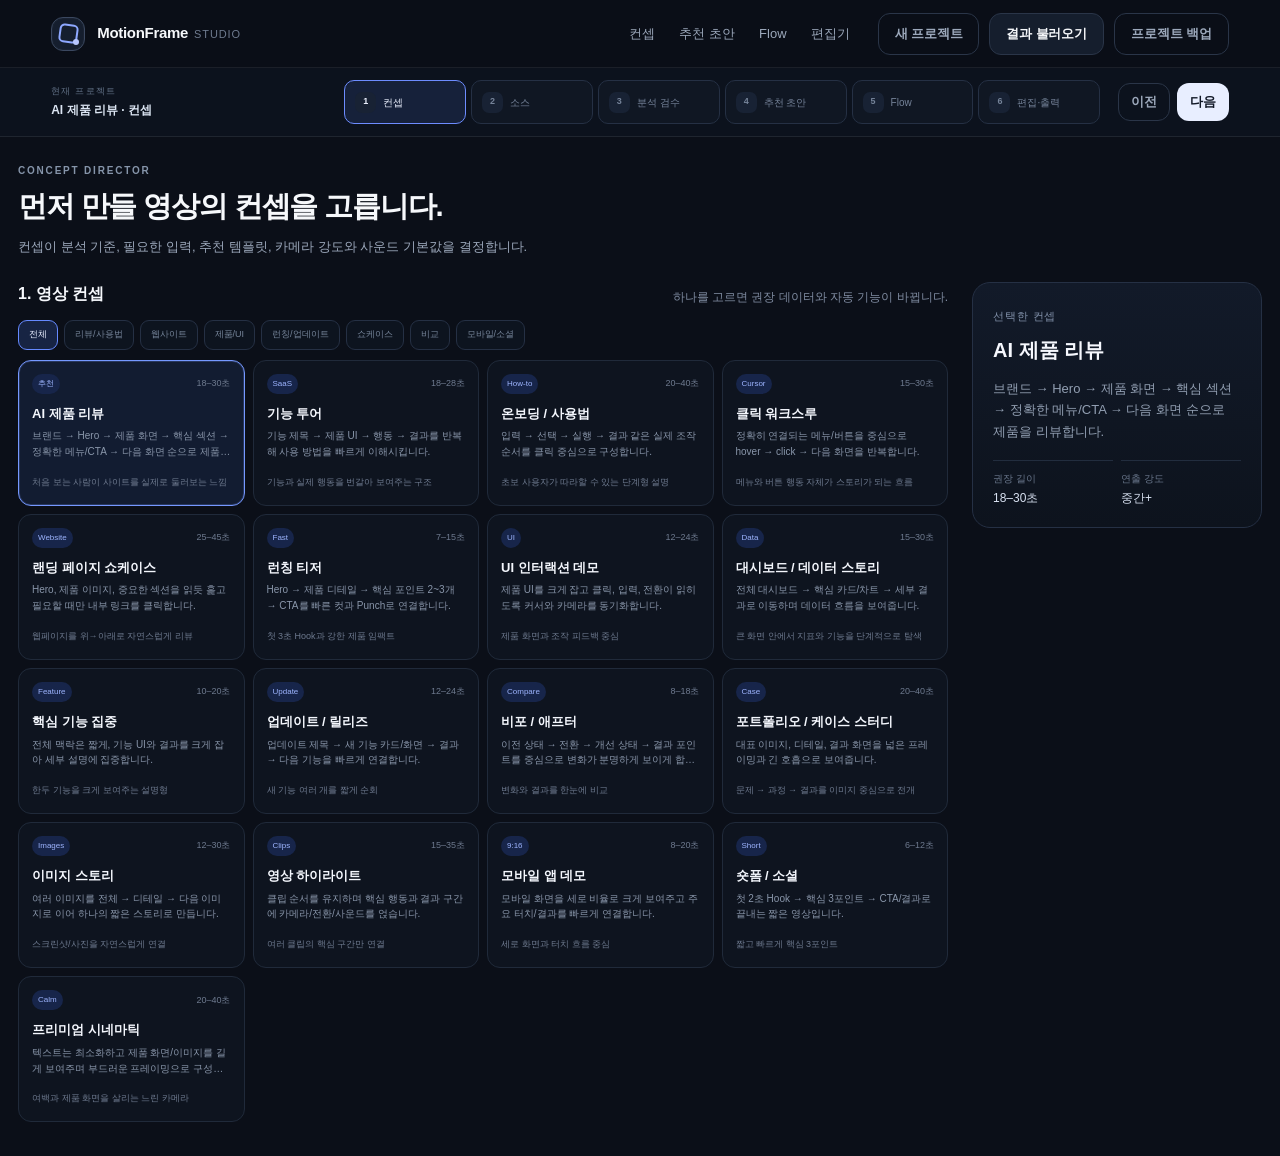
==== commit c748d6f3: "Add files via upload" ====
--- a/index.html
+++ b/index.html
@@ -1,336 +1,336 @@
-<!doctype html>
+<!DOCTYPE html>
+
 <html lang="ko">
 <head>
-  <meta charset="utf-8" />
-  <meta name="viewport" content="width=device-width, initial-scale=1" />
-  <meta name="theme-color" content="#0b0f18" />
-  <meta name="color-scheme" content="dark" />
-  <title>MotionFrame Studio v11 — 컨셉부터 고르고 소스에 맞는 초안을 자동 생성하는 Concept Director</title>
-  <meta name="description" content="영상 컨셉을 먼저 고른 뒤 URL·이미지·영상에 필요한 데이터만 받고, 소스 유형에 맞는 분석과 추천 초안 3개를 자동 생성해 Flow와 장면을 편집합니다." />
-  <link rel="canonical" href="__SITE_URL__/" />
-  <link rel="icon" href="./favicon.svg" type="image/svg+xml" />
-  <link rel="icon" href="./favicon-32x32.png" sizes="32x32" type="image/png" />
-  <link rel="icon" href="./favicon-16x16.png" sizes="16x16" type="image/png" />
-  <link rel="apple-touch-icon" href="./apple-touch-icon.png" />
-  <link rel="manifest" href="./manifest.webmanifest" />
-  <meta property="og:title" content="MotionFrame Studio v11 — 컨셉부터 고르고 소스에 맞는 초안을 자동 생성하는 Concept Director" />
-  <meta property="og:description" content="컨셉 우선 제작 흐름, URL·이미지·영상별 데이터 수집, 추천 초안 3개, Flow 편집과 사운드/WebM 렌더링." />
-  <meta property="og:type" content="website" />
-  <meta property="og:url" content="__SITE_URL__/" />
-  <meta property="og:image" content="__SITE_URL__/og-image.png" />
-  <meta property="og:site_name" content="MotionFrame Studio" />
-  <meta name="twitter:card" content="summary_large_image" />
-  <meta name="twitter:title" content="MotionFrame Studio" />
-  <meta name="twitter:description" content="페이지 제목·섹션·메뉴·CTA의 실제 위치를 읽어 기본 연출 흐름을 만들고, 링크별 동작을 수정한 뒤 WebM으로 내보내세요." />
-  <meta name="twitter:image" content="__SITE_URL__/og-image.png" />
-  <link rel="stylesheet" href="./assets/styles.css?v=11.0.0" />
-  <script type="application/ld+json">{"@context":"https://schema.org","@type":"SoftwareApplication","name":"MotionFrame Studio","applicationCategory":"MultimediaApplication","operatingSystem":"Web","url":"__SITE_URL__/","description":"영상 컨셉을 먼저 정하고 URL·이미지·영상 소스별 필요한 데이터와 분석 결과를 바탕으로 추천 영상 초안을 만든 뒤 WebM으로 렌더링하는 Concept Director."}</script>
+<meta charset="utf-8"/>
+<meta content="width=device-width, initial-scale=1" name="viewport"/>
+<meta content="#0b0f18" name="theme-color"/>
+<meta content="dark" name="color-scheme"/>
+<title>MotionFrame Studio v12 — 단계형 Concept Director · 분석 검수 · WebM/SVG</title>
+<meta content="컨셉 → 소스 → 분석 검수 → 추천 초안 → Flow → 편집의 단계형 워크스페이스. URL·이미지·영상별 분석, 정확한 클릭 검수, WebM/SVG/프로젝트 저장과 재불러오기를 지원합니다." name="description"/>
+<link href="__SITE_URL__/" rel="canonical"/>
+<link href="./favicon.svg" rel="icon" type="image/svg+xml"/>
+<link href="./favicon-32x32.png" rel="icon" sizes="32x32" type="image/png"/>
+<link href="./favicon-16x16.png" rel="icon" sizes="16x16" type="image/png"/>
+<link href="./apple-touch-icon.png" rel="apple-touch-icon"/>
+<link href="./manifest.webmanifest" rel="manifest"/>
+<meta content="MotionFrame Studio v12 — 단계형 Concept Director" property="og:title"/>
+<meta content="17개 컨셉, URL·이미지·영상별 분석, 분석 검수, 추천 초안, Flow 편집, WebM/SVG 저장과 결과 재불러오기." property="og:description"/>
+<meta content="website" property="og:type"/>
+<meta content="__SITE_URL__/" property="og:url"/>
+<meta content="__SITE_URL__/og-image.png" property="og:image"/>
+<meta content="MotionFrame Studio" property="og:site_name"/>
+<meta content="summary_large_image" name="twitter:card"/>
+<meta content="MotionFrame Studio" name="twitter:title"/>
+<meta content="컨셉별 단계형 워크스페이스에서 분석 위치와 클릭 대상을 검수하고 WebM·SVG·Project로 저장하거나 다시 편집하세요." name="twitter:description"/>
+<meta content="__SITE_URL__/og-image.png" name="twitter:image"/>
+<link href="./assets/styles.css?v=12.0.0" rel="stylesheet"/>
+<script type="application/ld+json">{"@context":"https://schema.org","@type":"SoftwareApplication","name":"MotionFrame Studio","applicationCategory":"MultimediaApplication","operatingSystem":"Web","url":"__SITE_URL__/","description":"17개 영상 컨셉을 먼저 정하고 URL·이미지·영상 소스별 분석 결과를 검수한 뒤 추천 초안을 편집해 WebM·SVG로 저장하는 단계형 Concept Director."}</script>
 </head>
 <body>
-  <a class="skip-link" href="#studio">편집기로 바로 이동</a>
-
-  <header class="topbar">
-    <a class="brand" href="#top" aria-label="MotionFrame Studio 홈">
-      <span class="brand-symbol" aria-hidden="true"><span></span></span>
-      <span class="brand-copy"><strong>MotionFrame</strong><small>Studio</small></span>
-    </a>
-    <nav class="desktop-nav" aria-label="주요 메뉴">
-      <a href="#concept">컨셉</a>
-      <a href="#drafts">추천 초안</a>
-      <a href="#director">Flow</a>
-      <a href="#studio">편집기</a>
-    </nav>
-    <div class="top-actions">
-      <button class="ghost-button" id="projectExportButton" type="button">프로젝트 백업</button>
-      <button class="menu-button" id="menuButton" type="button" aria-expanded="false" aria-controls="mobileNav" aria-label="메뉴 열기">
-        <svg viewBox="0 0 24 24" aria-hidden="true"><path d="M4 7h16M4 12h16M4 17h16" /></svg>
-      </button>
-    </div>
-  </header>
-  <nav class="mobile-nav" id="mobileNav" hidden aria-label="모바일 메뉴">
-    <a href="#concept">컨셉</a><a href="#drafts">추천 초안</a><a href="#director">Flow</a><a href="#studio">편집기</a>
-    <button id="mobileProjectExportButton" type="button">프로젝트 백업</button>
-  </nav>
-
-  <main id="top">
-    <section class="hero">
-      <div class="hero-copy">
-        <p class="hero-kicker">CONCEPT → SOURCE → DRAFT → FLOW → WEBM</p>
-        <h1>무엇을 만들지 먼저 고르고,<br />필요한 소스만 넣고,<br />완성형 초안부터 편집하세요.</h1>
-        <p>제품 리뷰, 기능 투어, 런칭 티저, 숏폼, 프리미엄 쇼케이스처럼 영상의 목적을 먼저 정합니다. 그 다음 URL·이미지·영상 중 소스를 고르면 컨셉에 필요한 데이터만 받고, 분석 결과에 맞춘 추천 초안 3개를 먼저 만들어 줍니다. 사용자는 처음부터 장면을 만들지 않고 좋은 초안을 골라 Flow만 다듬으면 됩니다.</p>
-        <div class="hero-actions">
-          <a class="primary-button" href="#concept">컨셉부터 고르기</a>
-          <a class="secondary-button" href="#drafts">추천 초안 보기</a>
-        </div>
-        <div class="hero-meta"><span>컨셉 우선</span><span>소스별 분석</span><span>추천 초안 3개</span></div>
-      </div>
-      <div class="hero-demo" aria-hidden="true">
-        <div class="hero-browser">
-          <div class="browser-bar"><i></i><i></i><i></i><span>your-product.com</span></div>
-          <div class="demo-page"><div class="demo-nav"></div><div class="demo-hero"></div><div class="demo-grid"><b></b><b></b><b></b></div><div class="demo-table"></div></div>
-          <span class="demo-focus"></span><span class="demo-cursor"></span>
-        </div>
-        <div class="demo-strip"><span>01 Overview</span><span>02 Focus</span><span>03 Click</span><span>04 Outro</span></div>
-      </div>
-    </section>
-
-    <section class="concept-section" id="concept" aria-labelledby="concept-title">
-      <div class="section-head concept-head">
-        <div><p class="eyebrow">CONCEPT DIRECTOR</p><h2 id="concept-title">먼저 만들 영상의 목적을 고릅니다.</h2><p class="section-subcopy">컨셉이 정해져야 무엇을 분석할지, 어떤 데이터를 받아야 할지, 어떤 모션과 사운드를 기본값으로 쓸지 결정할 수 있습니다.</p></div>
-        <div class="concept-progress" aria-label="제작 단계"><span class="active">1 컨셉</span><span>2 소스</span><span>3 초안</span><span>4 Flow</span><span>5 편집</span></div>
-      </div>
-      <div class="concept-layout">
-        <div class="concept-main">
-          <div class="concept-block-head"><strong>1. 영상 컨셉</strong><span>하나를 고르면 권장 데이터와 자동 기능이 바뀝니다.</span></div>
-          <div class="concept-grid" id="conceptGrid"></div>
-        </div>
-        <aside class="concept-summary" id="conceptSummary">
-          <span class="concept-summary-label">선택한 컨셉</span><strong id="conceptSummaryTitle">AI 제품 리뷰</strong><p id="conceptSummaryDescription"></p><dl><div><dt>권장 길이</dt><dd id="conceptSummaryDuration"></dd></div><div><dt>연출 강도</dt><dd id="conceptSummaryIntensity"></dd></div></dl>
-        </aside>
-      </div>
-
-      <div class="source-workspace">
-        <div class="concept-block-head"><strong>2. 소스 유형과 필요한 데이터</strong><span>URL, 이미지, 영상은 같은 방식으로 분석하지 않습니다.</span></div>
-        <div class="source-type-tabs" id="sourceTypeTabs" role="tablist" aria-label="소스 유형"></div>
-        <div class="source-panel" id="conceptSourcePanel">
-          <div class="source-input-area source-url-panel" data-source-panel="url">
-            <label for="conceptUrlInput"><span>페이지 URL</span><small>한 줄에 하나. 입력 순서를 챕터 우선순위로 사용합니다.</small></label>
-            <textarea id="conceptUrlInput" rows="5" placeholder="https://example.com/
+<a class="skip-link" href="#studio">편집기로 바로 이동</a>
+<header class="topbar">
+<a aria-label="MotionFrame Studio 홈" class="brand" href="#top">
+<span aria-hidden="true" class="brand-symbol"><span></span></span>
+<span class="brand-copy"><strong>MotionFrame</strong><small>Studio</small></span>
+</a>
+<nav aria-label="주요 메뉴" class="desktop-nav">
+<a href="#concept">컨셉</a>
+<a href="#drafts">추천 초안</a>
+<a href="#director">Flow</a>
+<a href="#studio">편집기</a>
+</nav>
+<div class="top-actions"><button class="ghost-button" id="newProjectButton" type="button">새 프로젝트</button><button class="secondary-button" id="resultImportButton" type="button">결과 불러오기</button><input accept="video/webm,image/svg+xml,.svg,application/json,.json" hidden="" id="resultImportInput" type="file"/>
+<button class="ghost-button" id="projectExportButton" type="button">프로젝트 백업</button>
+<button aria-controls="mobileNav" aria-expanded="false" aria-label="메뉴 열기" class="menu-button" id="menuButton" type="button">
+<svg aria-hidden="true" viewbox="0 0 24 24"><path d="M4 7h16M4 12h16M4 17h16"></path></svg>
+</button>
+</div>
+</header>
+<nav aria-label="모바일 메뉴" class="mobile-nav" hidden="" id="mobileNav">
+<a href="#concept">컨셉</a><a href="#drafts">추천 초안</a><a href="#director">Flow</a><a href="#studio">편집기</a>
+<button id="mobileProjectExportButton" type="button">프로젝트 백업</button>
+<button id="mobileNewProjectButton" type="button">새 프로젝트</button><button id="mobileResultImportButton" type="button">WebM/SVG 불러오기</button></nav><div class="workflow-shell-head" id="workflowShellHead">
+<div class="workflow-title"><span>현재 프로젝트</span><strong id="workflowProjectTitle">새 MotionFrame 프로젝트</strong></div>
+<nav aria-label="제작 단계" class="workflow-steps">
+<button data-workflow-stage="concept" type="button"><b>1</b><span>컨셉</span></button>
+<button data-workflow-stage="source" type="button"><b>2</b><span>소스</span></button>
+<button data-workflow-stage="review" type="button"><b>3</b><span>분석 검수</span></button>
+<button data-workflow-stage="drafts" type="button"><b>4</b><span>추천 초안</span></button>
+<button data-workflow-stage="flow" type="button"><b>5</b><span>Flow</span></button>
+<button data-workflow-stage="studio" type="button"><b>6</b><span>편집·출력</span></button>
+</nav>
+<div class="workflow-step-actions"><button class="ghost-button" id="stageBackButton" type="button">이전</button><button class="primary-button" id="stageNextButton" type="button">다음</button></div>
+</div>
+<main id="top">
+<section class="hero" hidden="">
+<div class="hero-copy">
+<p class="hero-kicker">CONCEPT → SOURCE → DRAFT → FLOW → WEBM</p>
+<h1>무엇을 만들지 먼저 고르고,<br/>필요한 소스만 넣고,<br/>완성형 초안부터 편집하세요.</h1>
+<p>제품 리뷰, 기능 투어, 런칭 티저, 숏폼, 프리미엄 쇼케이스처럼 영상의 목적을 먼저 정합니다. 그 다음 URL·이미지·영상 중 소스를 고르면 컨셉에 필요한 데이터만 받고, 분석 결과에 맞춘 추천 초안 3개를 먼저 만들어 줍니다. 사용자는 처음부터 장면을 만들지 않고 좋은 초안을 골라 Flow만 다듬으면 됩니다.</p>
+<div class="hero-actions">
+<a class="primary-button" href="#concept">컨셉부터 고르기</a>
+<a class="secondary-button" href="#drafts">추천 초안 보기</a>
+</div>
+<div class="hero-meta"><span>컨셉 우선</span><span>소스별 분석</span><span>추천 초안 3개</span></div>
+</div>
+<div aria-hidden="true" class="hero-demo">
+<div class="hero-browser">
+<div class="browser-bar"><i></i><i></i><i></i><span>your-product.com</span></div>
+<div class="demo-page"><div class="demo-nav"></div><div class="demo-hero"></div><div class="demo-grid"><b></b><b></b><b></b></div><div class="demo-table"></div></div>
+<span class="demo-focus"></span><span class="demo-cursor"></span>
+</div>
+<div class="demo-strip"><span>01 Overview</span><span>02 Focus</span><span>03 Click</span><span>04 Outro</span></div>
+</div>
+</section>
+<section aria-labelledby="concept-title" class="concept-section workflow-panel" data-stage-panel="setup" id="concept">
+<div class="section-head concept-head">
+<div><p class="eyebrow">CONCEPT DIRECTOR</p><h2 id="concept-title">컨셉을 고르고 필요한 소스만 준비합니다.</h2><p class="section-subcopy">컨셉이 정해져야 무엇을 분석할지, 어떤 데이터를 받아야 할지, 어떤 모션과 사운드를 기본값으로 쓸지 결정할 수 있습니다.</p></div>
+</div>
+<div class="concept-layout" data-stage-part="concept">
+<div class="concept-main">
+<div class="concept-block-head"><strong>1. 영상 컨셉</strong><span>하나를 고르면 권장 데이터와 자동 기능이 바뀝니다.</span></div>
+<div aria-label="컨셉 분류" class="concept-filters" id="conceptFilters" role="group"></div><div class="concept-grid" id="conceptGrid"></div>
+</div>
+<aside class="concept-summary" id="conceptSummary">
+<span class="concept-summary-label">선택한 컨셉</span><strong id="conceptSummaryTitle">AI 제품 리뷰</strong><p id="conceptSummaryDescription"></p><dl><div><dt>권장 길이</dt><dd id="conceptSummaryDuration"></dd></div><div><dt>연출 강도</dt><dd id="conceptSummaryIntensity"></dd></div></dl>
+</aside>
+</div>
+<div class="source-workspace" data-stage-part="source">
+<div class="concept-block-head"><strong>2. 소스 유형과 필요한 데이터</strong><span>URL, 이미지, 영상은 같은 방식으로 분석하지 않습니다.</span></div>
+<div aria-label="소스 유형" class="source-type-tabs" id="sourceTypeTabs" role="tablist"></div>
+<div class="source-panel" id="conceptSourcePanel">
+<div class="source-input-area source-url-panel" data-source-panel="url">
+<label for="conceptUrlInput"><span>페이지 URL</span><small>한 줄에 하나. 입력 순서를 챕터 우선순위로 사용합니다.</small></label>
+<textarea id="conceptUrlInput" placeholder="https://example.com/
 https://example.com/features
-https://example.com/pricing"></textarea>
-            <p>URL은 DOM의 로고·H1/H2·제품 화면·메뉴·CTA와 실제 href를 분석해 리뷰 Flow를 만듭니다.</p>
-          </div>
-          <div class="source-input-area" data-source-panel="image" hidden>
-            <div class="drop-source"><strong>이미지 / 스크린샷 추가</strong><p>파일 순서를 기본 스토리 순서로 사용하고, 컨셉에 따라 전체·디테일·비교 장면을 자동 만듭니다.</p><button class="primary-button" id="conceptImageButton" type="button">이미지 선택</button><input id="conceptImageInput" type="file" accept="image/png,image/jpeg,image/webp,image/gif" multiple hidden></div>
-            <div class="source-file-list" id="conceptImageList"><span>아직 선택된 이미지가 없습니다.</span></div>
-          </div>
-          <div class="source-input-area" data-source-panel="video" hidden>
-            <div class="drop-source"><strong>영상 / 화면 녹화 추가</strong><p>클립 길이는 유지하고 컨셉에 맞는 카메라, 전환, 사운드를 적용합니다.</p><button class="primary-button" id="conceptVideoButton" type="button">영상 선택</button><button class="secondary-button" id="conceptRecordButton" type="button">화면 녹화</button><input id="conceptVideoInput" type="file" accept="video/webm,video/mp4" multiple hidden></div>
-            <div class="source-file-list" id="conceptVideoList"><span>아직 선택된 영상이 없습니다.</span></div>
-          </div>
-          <aside class="source-requirements"><strong>이 컨셉이 요구하는 데이터</strong><ul id="sourceRequirements"></ul></aside>
-        </div>
-      </div>
-
-      <div class="auto-feature-workspace">
-        <div class="concept-block-head"><strong>3. 자동으로 넣을 기능</strong><span>처음부터 만드는 대신 기본값을 켜두고 필요 없는 것만 빼세요.</span></div>
-        <div class="auto-feature-grid" id="autoFeatureGrid"></div>
-      </div>
-      <div class="concept-actions">
-        <div><strong id="conceptReadyTitle">컨셉과 소스를 정해 주세요.</strong><span id="conceptReadyText">준비가 되면 분석 후 추천 초안 3개를 만듭니다.</span></div>
-        <button class="primary-button concept-generate-button" id="generateDraftsButton" type="button">분석하고 추천 초안 만들기</button>
-      </div>
-    </section>
-
-    <section class="capture-section advanced-source-section" id="capture" aria-labelledby="capture-title">
-      <div class="section-head">
-        <div><p class="eyebrow">ADVANCED SOURCE</p><h2 id="capture-title">URL 분석 세부 설정</h2></div>
-        <p>Concept Director가 기본값을 채웁니다. 필요한 경우에만 캡처 방식, 뷰포트, 분석 범위를 여기서 세부 조정하세요.</p>
-      </div>
-      <div class="capture-card">
-        <div class="url-builder">
-          <label for="urlInput">사이트 URL</label>
-          <div class="url-row">
-            <textarea id="urlInput" rows="3" placeholder="https://example.com
+https://example.com/pricing" rows="5"></textarea>
+<p>URL은 DOM의 로고·H1/H2·제품 화면·메뉴·CTA와 실제 href를 분석해 리뷰 Flow를 만듭니다.</p>
+</div>
+<div class="source-input-area" data-source-panel="image" hidden="">
+<div class="drop-source"><strong>이미지 / 스크린샷 추가</strong><p>파일 순서를 기본 스토리 순서로 사용하고, 컨셉에 따라 전체·디테일·비교 장면을 자동 만듭니다.</p><button class="primary-button" id="conceptImageButton" type="button">이미지 선택</button><input accept="image/png,image/jpeg,image/webp,image/gif" hidden="" id="conceptImageInput" multiple="" type="file"/></div>
+<div class="source-file-list" id="conceptImageList"><span>아직 선택된 이미지가 없습니다.</span></div>
+</div>
+<div class="source-input-area" data-source-panel="video" hidden="">
+<div class="drop-source"><strong>영상 / 화면 녹화 추가</strong><p>클립 길이는 유지하고 컨셉에 맞는 카메라, 전환, 사운드를 적용합니다.</p><button class="primary-button" id="conceptVideoButton" type="button">영상 선택</button><button class="secondary-button" id="conceptRecordButton" type="button">화면 녹화</button><input accept="video/webm,video/mp4" hidden="" id="conceptVideoInput" multiple="" type="file"/></div>
+<div class="source-file-list" id="conceptVideoList"><span>아직 선택된 영상이 없습니다.</span></div>
+</div>
+<aside class="source-requirements"><strong>이 컨셉이 요구하는 데이터</strong><ul id="sourceRequirements"></ul></aside>
+</div>
+<div class="source-advanced-line"><button class="ghost-button" id="advancedSourceToggle" type="button">URL 고급 설정</button><span>대부분은 컨셉 기본값으로 충분합니다.</span></div></div>
+<div class="auto-feature-workspace" data-stage-part="source">
+<div class="concept-block-head"><strong>3. 자동으로 넣을 기능</strong><span>처음부터 만드는 대신 기본값을 켜두고 필요 없는 것만 빼세요.</span></div>
+<div class="auto-feature-grid" id="autoFeatureGrid"></div>
+</div>
+<div class="concept-actions" data-stage-part="source">
+<div><strong id="conceptReadyTitle">컨셉과 소스를 정해 주세요.</strong><span id="conceptReadyText">준비가 되면 분석 후 추천 초안 3개를 만듭니다.</span></div>
+<button class="primary-button concept-generate-button" id="generateDraftsButton" type="button">분석하고 위치 검수하기</button>
+</div>
+</section>
+<section aria-hidden="true" aria-labelledby="capture-title" class="capture-section advanced-source-section" hidden="" id="capture">
+<div class="section-head">
+<div><p class="eyebrow">ADVANCED SOURCE</p><h2 id="capture-title">URL 분석 세부 설정</h2></div>
+<p>Concept Director가 기본값을 채웁니다. 필요한 경우에만 캡처 방식, 뷰포트, 분석 범위를 여기서 세부 조정하세요.</p>
+</div>
+<div class="capture-card">
+<div class="url-builder">
+<label for="urlInput">사이트 URL</label>
+<div class="url-row">
+<textarea aria-describedby="captureHelper" autocomplete="url" id="urlInput" inputmode="url" placeholder="https://example.com
 https://example.com/features
-https://example.com/pricing" autocomplete="url" inputmode="url" aria-describedby="captureHelper"></textarea>
-            <button class="primary-button" id="urlStoryButton" type="button">Auto Director로 쇼릴 만들기</button>
-          </div>
-          <div class="capture-options capture-options-v6">
-            <label><span>캡처 방식</span><select id="captureModeSelect"><option value="story" selected>AI 쇼릴 · URL별 뷰포인트</option><option value="full">전체 페이지 한 장</option><option value="viewport">현재 뷰포트</option></select></label>
-            <label><span>뷰포트</span><select id="viewportSelect"><option value="1440x1000">Desktop · 1440</option><option value="1024x768">Laptop · 1024</option><option value="768x1024">Tablet · 768</option><option value="390x844">Mobile · 390</option></select></label>
-            <label><span>모션 스타일</span><select id="captureTemplateSelect"></select></label>
-          </div>
-          <fieldset class="analysis-scope-card">
-            <legend>분석 범위 · 먼저 여기까지만 정합니다</legend>
-            <div class="analysis-scope-grid">
-              <label><span>페이지 범위</span><select id="analysisPageLimitSelect"><option value="1">현재 URL 1개</option><option value="3">자동 탐색 최대 3개</option><option value="5" selected>입력 URL 우선 · 최대 5개</option></select></label>
-              <label><span>페이지당 요소</span><select id="analysisElementLimitSelect"><option value="6" selected>AI 추천 6개</option><option value="10">확장 10개</option><option value="12">상세 12개</option></select></label>
-              <label><span>위치 묶음 단위</span><select id="analysisBandSelect"><option value="screen" selected>한 화면 단위</option><option value="section">섹션 단위</option><option value="element">요소 단위</option></select></label>
-            </div>
-            <div class="analysis-role-checks" role="group" aria-label="분석할 요소 종류">
-              <label><input type="checkbox" data-analysis-role="headings" checked /><span>제목·섹션</span></label>
-              <label><input type="checkbox" data-analysis-role="media" checked /><span>제품 화면·미디어</span></label>
-              <label><input type="checkbox" data-analysis-role="navigation" checked /><span>메뉴·링크</span></label>
-              <label><input type="checkbox" data-analysis-role="actions" checked /><span>버튼·CTA</span></label>
-              <label><input type="checkbox" data-analysis-role="brand" /><span>브랜드·로고</span></label>
-            </div>
-            <p>여러 URL을 입력하면 그 순서 자체를 스토리 순서로 사용합니다. 같은 문서의 hash URL은 동일 페이지를 반복 분석하지 않고, 해당 위치에서 보여줄 챕터로 취급합니다.</p>
-          </fieldset>
-          <label class="auto-follow-line"><input id="autoFollowInput" type="checkbox" checked /><span><strong>내부 링크를 페이지 범위까지 자동 분석</strong><small>위에서 정한 1/3/5페이지 한도 안에서 기능·제품·가격·데모 링크를 우선 따라갑니다.</small></span></label>
-          <div class="capture-actions">
-            <button class="ghost-button" id="useExampleUrlButton" type="button">예제 URL 넣기</button>
-            <button class="secondary-button" id="urlSingleButton" type="button">장면 1개로 추가</button>
-            <button class="secondary-button" id="screenCaptureButton" type="button">현재 화면 한 장</button>
-            <button class="secondary-button" id="screenRecordButton" type="button">화면 녹화 클립</button>
-            <button class="secondary-button" id="imageUploadButton" type="button">이미지·영상 추가</button>
-            <input id="imageInput" type="file" accept="image/png,image/jpeg,image/webp,image/gif,video/webm,video/mp4" multiple hidden />
-          </div>
-          <p class="helper" id="captureHelper">URL은 한 줄에 하나씩 입력하며 입력 순서가 영상의 챕터 순서가 됩니다. Ctrl/⌘ + Enter로 바로 쇼릴을 만들 수 있습니다. Microlink 브라우저에서 제목·헤딩·메뉴·버튼·링크의 실제 화면 좌표와 href를 함께 읽습니다. 다음 페이지와 연결되는 링크가 있으면 커서 이동 → 클릭 → 다음 페이지 진입까지 기본 연출안에 자동 연결합니다.</p>
-          <div class="dom-analysis" id="domAnalysis" hidden><strong>페이지 구조 분석</strong><div id="domAnalysisChips"></div></div>
-        </div>
-        <div class="capture-status" id="captureStatus" role="status" aria-live="polite">
-          <span class="status-dot"></span><div><strong>준비됨</strong><p>URL을 입력하거나 기존 화면을 가져와 시작하세요.</p></div>
-        </div>
-      </div>
-    </section>
-
-
-    <section class="drafts-section" id="drafts" aria-labelledby="drafts-title">
-      <div class="section-head drafts-head"><div><p class="eyebrow">GENERATED DRAFTS</p><h2 id="drafts-title">분석 결과에 맞는 완성형 초안부터 고릅니다.</h2><p class="section-subcopy">같은 콘텐츠라도 모션의 강도, 카메라 호흡, 클릭 비중이 다른 3개 초안을 만듭니다. 하나를 선택하면 아래 Flow와 편집기에 바로 적용됩니다.</p></div><span id="draftsSummary">아직 생성된 초안 없음</span></div>
-      <div class="draft-grid" id="draftGrid"><div class="draft-empty"><strong>먼저 컨셉과 소스를 정해 주세요.</strong><p>분석이 끝나면 추천 초안 3개가 여기에 나타납니다.</p></div></div>
-    </section>
-
-    <section class="director-section" id="director" aria-labelledby="director-title">
-      <div class="section-head director-head">
-        <div><p class="eyebrow">FLOW EDITOR · GENERATED PLAN</p><h2 id="director-title">선택한 초안의 내용 순서와 행동만 편집합니다.</h2><p class="section-subcopy">컨셉과 소스 분석으로 이미 만들어진 Flow입니다. 불필요한 항목을 끄거나 순서를 바꾸고, 정확히 연결되는 메뉴/CTA 행동만 수정하세요. 좌표 편집은 마지막 단계에서만 사용합니다.</p></div>
-        <div class="director-head-actions"><span id="directorSummary">0 pages · 0 beats</span><button class="secondary-button" id="rebuildDirectorButton" type="button">분석 범위 다시 적용</button><button class="primary-button" id="applyDirectorButton" type="button">플로우를 영상으로 적용</button></div>
-      </div>
-      <div class="analysis-workspace">
-        <div class="analysis-workspace-head">
-          <div><strong>AI 추천 스토리보드</strong><span>입력한 URL 순서를 유지하고, 각 뷰포인트에서 영상에 필요한 핵심 요소만 보여줍니다. 필요하면 체크를 바꿔 다시 구성할 수 있습니다.</span></div>
-          <button class="secondary-button" id="rebuildFromSelectionButton" type="button">선택으로 스토리 다시 만들기</button>
-        </div>
-        <div id="analysisPageList" class="analysis-page-list"></div>
-      </div>
-      <div class="director-plan-panel director-plan-full">
-        <div class="director-panel-title"><div><strong>2. 연출 Flow</strong><span>체크한 요소와 실제 링크 목적지를 연결한 최종 영상 순서입니다.</span></div><span class="director-impact-badge">POSITION → FLOW</span></div>
-        <div class="director-flow" id="directorFlow"></div>
-      </div>
-      <div id="directorLibrary" hidden></div>
-      <p class="director-note" id="directorNote">AI Expert 기본 문법: 입력 URL = 챕터 → 챕터당 핵심 2~4개 → H1 Punch → 제품/UI Spotlight → 다음 URL을 가리키는 버튼 Cursor Click → Page Impact → 다음 챕터 Slam → 마지막 Resolve. 같은 문서의 hash URL도 각각 독립적인 뷰포인트 장면으로 캡처합니다.</p>
-    </section>
-
-    <section class="templates-section" id="templates" aria-labelledby="templates-title">
-      <div class="section-head">
-        <div><p class="eyebrow">MOTION PRESETS · 24 BUILT-IN</p><h2 id="templates-title">모션 템플릿은 자동 연출안의 움직임 스타일만 바꿉니다.</h2><p class="section-subcopy">Auto Director가 무엇을 보여줄지 정한 뒤, 여기서는 빠르게/차분하게/스크롤 중심처럼 카메라 톤만 선택합니다. 콘텐츠 순서와 페이지 연결 기준은 유지됩니다.</p></div>
-        <div class="template-head-actions">
-          <button class="secondary-button" id="saveTemplateButton" type="button">현재 연출 저장</button>
-          <button class="secondary-button" id="importTemplateButton" type="button">템플릿 가져오기</button>
-          <input id="templateFileInput" type="file" accept="application/json,.json" hidden />
-        </div>
-      </div>
-      <div class="template-toolbar">
-        <label class="template-search"><span class="sr-only">템플릿 검색</span><input id="templateSearchInput" type="search" placeholder="예: scroll, cursor, dashboard, mobile" autocomplete="off" /></label>
-        <strong id="templateResultCount">24개 연출</strong>
-      </div>
-      <div class="template-filters" id="templateFilters" role="group" aria-label="템플릿 필터"></div>
-      <div class="template-grid" id="templateGrid" aria-live="polite"></div>
-    </section>
-
-    <section class="studio-section" id="studio" aria-labelledby="studio-title">
-      <div class="section-head studio-title-row">
-        <div><p class="eyebrow">EDITOR</p><h2 id="studio-title">장면, 움직임, 사운드를 한 화면에서 조절합니다.</h2></div>
-        <div class="project-meta"><span id="sceneSummary">0 scenes</span><span id="durationSummary">0.0 sec</span><span id="saveState">로컬 저장</span></div>
-      </div>
-
-      <div class="studio-toolbar">
-        <div class="toolbar-group">
-          <label>화면 비율<select id="aspectSelect"><option value="16:9">16:9</option><option value="9:16">9:16</option><option value="1:1">1:1</option></select></label>
-          <label>프레임<select id="frameStyleSelect"><option value="browser">Browser</option><option value="floating">Floating</option><option value="none">None</option></select></label>
-          <label>해상도<select id="resolutionSelect"><option value="1280x720">720p</option><option value="1920x1080">1080p</option></select></label>
-        </div>
-        <div class="toolbar-actions">
-          <button class="secondary-button" id="projectImportButton" type="button">프로젝트 불러오기</button>
-          <input id="projectFileInput" type="file" accept="application/json,.json" hidden />
-          <button class="danger-button" id="resetButton" type="button">초기화</button>
-        </div>
-      </div>
-
-      <div class="editor-layout">
-        <aside class="left-rail panel">
-          <div class="panel-title"><div><p class="eyebrow">SCENES</p><h3>장면</h3></div><span id="sceneCountBadge">0</span></div>
-          <div class="scene-list" id="sceneList"></div>
-          <div class="scene-empty" id="sceneEmpty" hidden><strong>장면이 없습니다.</strong><p>URL 캡처, 화면 캡처 또는 이미지 추가로 시작하세요.</p></div>
-          <div class="rail-actions"><button id="duplicateSceneButton" class="secondary-button full" type="button">장면 복제</button><button id="deleteSceneButton" class="danger-button full" type="button">장면 삭제</button></div>
-        </aside>
-
-        <section class="center-stage">
-          <div class="preview-head"><div><p class="eyebrow">PREVIEW</p><h3>실시간 미리보기</h3></div><span id="previewBadge">720p · 30fps</span></div>
-          <div class="canvas-shell" id="canvasShell">
-            <canvas id="previewCanvas" width="1280" height="720"></canvas>
-            <svg id="motionPathOverlay" class="motion-path-overlay" viewBox="0 0 100 100" preserveAspectRatio="none" aria-label="모션 경로 편집 오버레이"></svg>
-            <div class="canvas-message" id="canvasMessage" hidden>장면을 추가해 주세요.</div>
-          </div>
-          <div class="path-toolbar" aria-label="모션 경로 도구">
-            <div><strong>화면에서 이동 경로 그리기</strong><span id="pathHint">직선은 두 점, 곡선은 여러 점, 자유선은 드래그로 그립니다.</span></div>
-            <div class="path-actions">
-              <button type="button" class="path-mode active" data-path-mode="straight">직선</button>
-              <button type="button" class="path-mode" data-path-mode="curve">곡선</button>
-              <button type="button" class="path-mode" data-path-mode="free">자유선</button>
-              <button type="button" id="pathEditButton" class="secondary-button">경로 그리기</button>
-              <button type="button" id="pathClearButton" class="ghost-button">초기화</button>
-            </div>
-          </div>
-          <div class="transport">
-            <button class="play-button" id="playButton" type="button" aria-label="재생"><svg class="icon-play" viewBox="0 0 24 24" aria-hidden="true"><path d="M8 5.5 18 12 8 18.5z" /></svg><svg class="icon-pause" viewBox="0 0 24 24" aria-hidden="true" hidden><path d="M7 5h3.5v14H7zm6.5 0H17v14h-3.5z" /></svg></button>
-            <span id="timeCurrent">00:00.0</span><input id="seekInput" type="range" min="0" max="1" value="0" step="0.001" aria-label="재생 위치" /><span id="timeTotal">00:00.0</span>
-          </div>
-          <div class="timeline" id="timeline"></div>
-          <div class="export-panel">
-            <div class="export-copy"><strong id="exportStatus">렌더링 준비됨</strong><span>Canvas + MediaRecorder · 영상과 사운드를 하나의 WebM으로 기록</span><div class="progress"><i id="exportProgress"></i></div></div>
-            <button class="primary-button export-button" id="exportButton" type="button">WebM 내보내기</button>
-          </div>
-        </section>
-
-        <aside class="right-rail">
-          <section class="panel inspector-panel">
-            <div class="panel-title"><div><p class="eyebrow">MOTION</p><h3>장면 연출</h3></div></div>
-            <div id="inspectorContent">
-              <label class="field"><span>장면 이름</span><input id="sceneNameInput" type="text" maxlength="80" /></label>
-              <div class="field-grid">
-                <label class="field"><span>길이</span><input id="durationInput" type="number" min="0.8" max="15" step="0.1" /></label>
-                <label class="field"><span>전환</span><select id="transitionSelect"><option value="page-flow">Page flow</option><option value="crossfade">Crossfade</option><option value="zoom-out">Zoom out</option><option value="slide">Slide</option><option value="cut">Cut</option></select></label>
-              </div>
-              <label class="field"><span>모션 프리셋</span><select id="motionPresetSelect"></select></label>
-              <div class="range-block"><label><span>시작 줌 <output id="startZoomOutput"></output></span><input id="startZoomInput" type="range" min="100" max="220" step="1" /></label><label><span>끝 줌 <output id="endZoomOutput"></output></span><input id="endZoomInput" type="range" min="100" max="220" step="1" /></label></div>
-              <div class="path-summary" id="pathSummary"><span>경로</span><strong>기본 시작 → 끝</strong><small>미리보기 위에서 직접 경로를 그리면 숫자 좌표를 입력할 필요가 없습니다.</small></div>
-              <details class="advanced-motion">
-                <summary>세부 좌표 직접 조정</summary>
-                <div class="range-block two-col"><label><span>시작 X <output id="startXOutput"></output></span><input id="startXInput" type="range" min="0" max="100" step="1" /></label><label><span>시작 Y <output id="startYOutput"></output></span><input id="startYInput" type="range" min="0" max="100" step="1" /></label><label><span>끝 X <output id="endXOutput"></output></span><input id="endXInput" type="range" min="0" max="100" step="1" /></label><label><span>끝 Y <output id="endYOutput"></output></span><input id="endYInput" type="range" min="0" max="100" step="1" /></label></div>
-              </details>
-              <div class="toggle-line"><div><strong>커서 연출</strong><span>대상으로 이동 후 클릭</span></div><label class="switch"><input id="cursorEnabledInput" type="checkbox" /><i></i></label></div>
-              <div class="range-block two-col" id="cursorControls"><label><span>커서 X <output id="cursorXOutput"></output></span><input id="cursorXInput" type="range" min="0" max="100" step="1" /></label><label><span>커서 Y <output id="cursorYOutput"></output></span><input id="cursorYInput" type="range" min="0" max="100" step="1" /></label></div>
-            </div>
-            <div class="inspector-empty" id="inspectorEmpty" hidden><strong>선택된 장면 없음</strong><p>장면을 선택하면 세부 연출을 수정할 수 있습니다.</p></div>
-          </section>
-
-          <section class="panel sound-panel">
-            <div class="panel-title"><div><p class="eyebrow">SOUND</p><h3>사운드 트랙</h3></div><button class="icon-text-button" id="soundPreviewButton" type="button">미리듣기</button></div>
-            <label class="field"><span>트랙</span><select id="soundPresetSelect"></select></label>
-            <div class="sound-preset-grid" id="soundPresetGrid" aria-label="기본 사운드 빠른 선택"></div>
-            <div class="sound-wave" id="soundWave" aria-hidden="true"></div>
-            <label class="range-single"><span>볼륨 <output id="volumeOutput"></output></span><input id="volumeInput" type="range" min="0" max="100" step="1" /></label>
-            <label class="check-line"><input id="fadeAudioInput" type="checkbox" /><span>시작/끝 0.8초 페이드</span></label>
-            <button class="secondary-button full" id="audioUploadButton" type="button">내 오디오 파일 사용</button>
-            <input id="audioInput" type="file" accept="audio/mpeg,audio/wav,audio/ogg,audio/webm,audio/mp4" hidden />
-            <p class="helper" id="audioHelper">기본 사운드는 브라우저에서 합성되어 별도 음원 라이선스가 필요 없습니다.</p>
-          </section>
-        </aside>
-      </div>
-    </section>
-
-    <section class="notes-section">
-      <div><p class="eyebrow">HOW IT WORKS</p><h2>정적 사이트이지만, 제작 흐름은 실제로 동작합니다.</h2></div>
-      <div class="notes-grid">
-        <article><span>01</span><h3>DOM + 링크 분석</h3><p>공개 URL을 서버 측 브라우저로 렌더링하고 제목·섹션·메뉴·CTA의 실제 좌표와 href를 읽어 페이지별 Blueprint를 만듭니다.</p></article>
-        <article><span>02</span><h3>Auto Director</h3><p>사용자가 정한 분석 범위 안에서 실제 위치 순서와 링크 목적지를 기준으로 Flow를 만들고, 체크만 바꾸면 장면 순서를 다시 계산합니다.</p></article>
-        <article><span>03</span><h3>모션 + 오디오 렌더링</h3><p>자동 연출안을 모션 템플릿과 직접 그린 경로로 다듬고, 내장 사운드 또는 업로드 음원을 영상과 함께 WebM으로 기록합니다.</p></article>
-      </div>
-    </section>
-  </main>
-
-  <footer class="footer"><div><strong>MotionFrame Studio</strong><span>v11.0 · Concept First · Source Aware · Draft First</span></div><nav><a href="#concept">컨셉</a><a href="#drafts">추천 초안</a><a href="#director">Flow</a><a href="#top">맨 위로</a></nav></footer>
-
-  <div class="toast-root" id="toastRoot" aria-live="polite" aria-atomic="true"></div>
-
-  <dialog id="templateSaveDialog" class="dialog">
-    <form method="dialog" id="templateSaveForm"><div class="dialog-head"><div><p class="eyebrow">SAVE TEMPLATE</p><h2>현재 연출을 템플릿으로 저장</h2></div><button class="dialog-close" value="cancel" aria-label="닫기">×</button></div><p>현재 장면들의 모션·전환·사운드 설정을 저장합니다. 이미지 자체는 저장하지 않아 다른 프로젝트에도 적용할 수 있습니다.</p><label class="field"><span>템플릿 이름</span><input id="templateNameInput" type="text" maxlength="60" required placeholder="예: 고객 데모 12초" /></label><label class="field"><span>분류</span><select id="templateCategoryInput"><option value="custom">내 템플릿</option><option value="website">Website</option><option value="product">Product</option><option value="fast">Fast</option><option value="calm">Calm</option></select></label><div class="dialog-actions"><button class="secondary-button" value="cancel">취소</button><button class="primary-button" id="confirmSaveTemplateButton" value="default">저장</button></div></form>
-  </dialog>
-
-  <dialog id="resetDialog" class="dialog"><form method="dialog"><div class="dialog-head"><div><p class="eyebrow">RESET</p><h2>프로젝트를 초기화할까요?</h2></div><button class="dialog-close" value="cancel" aria-label="닫기">×</button></div><p>로컬에 저장된 현재 장면과 오디오 설정을 지우고 데모 프로젝트로 되돌립니다. 저장한 사용자 템플릿은 유지됩니다.</p><div class="dialog-actions"><button class="secondary-button" value="cancel">취소</button><button class="danger-button" id="confirmResetButton" value="default">초기화</button></div></form></dialog>
-
-  <script>
+https://example.com/pricing" rows="3"></textarea>
+<button class="primary-button" id="urlStoryButton" type="button">Auto Director로 쇼릴 만들기</button>
+</div>
+<div class="capture-options capture-options-v6">
+<label><span>캡처 방식</span><select id="captureModeSelect"><option selected="" value="story">AI 쇼릴 · URL별 뷰포인트</option><option value="full">전체 페이지 한 장</option><option value="viewport">현재 뷰포트</option></select></label>
+<label><span>뷰포트</span><select id="viewportSelect"><option value="1440x1000">Desktop · 1440</option><option value="1024x768">Laptop · 1024</option><option value="768x1024">Tablet · 768</option><option value="390x844">Mobile · 390</option></select></label>
+<label><span>모션 스타일</span><select id="captureTemplateSelect"></select></label>
+</div>
+<fieldset class="analysis-scope-card">
+<legend>분석 범위 · 먼저 여기까지만 정합니다</legend>
+<div class="analysis-scope-grid">
+<label><span>페이지 범위</span><select id="analysisPageLimitSelect"><option value="1">현재 URL 1개</option><option value="3">자동 탐색 최대 3개</option><option selected="" value="5">입력 URL 우선 · 최대 5개</option></select></label>
+<label><span>페이지당 요소</span><select id="analysisElementLimitSelect"><option selected="" value="6">AI 추천 6개</option><option value="10">확장 10개</option><option value="12">상세 12개</option></select></label>
+<label><span>위치 묶음 단위</span><select id="analysisBandSelect"><option selected="" value="screen">한 화면 단위</option><option value="section">섹션 단위</option><option value="element">요소 단위</option></select></label>
+</div>
+<div aria-label="분석할 요소 종류" class="analysis-role-checks" role="group">
+<label><input checked="" data-analysis-role="headings" type="checkbox"/><span>제목·섹션</span></label>
+<label><input checked="" data-analysis-role="media" type="checkbox"/><span>제품 화면·미디어</span></label>
+<label><input checked="" data-analysis-role="navigation" type="checkbox"/><span>메뉴·링크</span></label>
+<label><input checked="" data-analysis-role="actions" type="checkbox"/><span>버튼·CTA</span></label>
+<label><input data-analysis-role="brand" type="checkbox"/><span>브랜드·로고</span></label>
+</div>
+<p>여러 URL을 입력하면 그 순서 자체를 스토리 순서로 사용합니다. 같은 문서의 hash URL은 동일 페이지를 반복 분석하지 않고, 해당 위치에서 보여줄 챕터로 취급합니다.</p>
+</fieldset>
+<label class="auto-follow-line"><input checked="" id="autoFollowInput" type="checkbox"/><span><strong>내부 링크를 페이지 범위까지 자동 분석</strong><small>위에서 정한 1/3/5페이지 한도 안에서 기능·제품·가격·데모 링크를 우선 따라갑니다.</small></span></label>
+<div class="capture-actions">
+<button class="ghost-button" id="useExampleUrlButton" type="button">예제 URL 넣기</button>
+<button class="secondary-button" id="urlSingleButton" type="button">장면 1개로 추가</button>
+<button class="secondary-button" id="screenCaptureButton" type="button">현재 화면 한 장</button>
+<button class="secondary-button" id="screenRecordButton" type="button">화면 녹화 클립</button>
+<button class="secondary-button" id="imageUploadButton" type="button">이미지·영상 추가</button>
+<input accept="image/png,image/jpeg,image/webp,image/gif,video/webm,video/mp4" hidden="" id="imageInput" multiple="" type="file"/>
+</div>
+<p class="helper" id="captureHelper">URL은 한 줄에 하나씩 입력하며 입력 순서가 영상의 챕터 순서가 됩니다. Ctrl/⌘ + Enter로 바로 쇼릴을 만들 수 있습니다. Microlink 브라우저에서 제목·헤딩·메뉴·버튼·링크의 실제 화면 좌표와 href를 함께 읽습니다. 다음 페이지와 연결되는 링크가 있으면 커서 이동 → 클릭 → 다음 페이지 진입까지 기본 연출안에 자동 연결합니다.</p>
+<div class="dom-analysis" hidden="" id="domAnalysis"><strong>페이지 구조 분석</strong><div id="domAnalysisChips"></div></div>
+</div>
+<div aria-live="polite" class="capture-status" id="captureStatus" role="status">
+<span class="status-dot"></span><div><strong>준비됨</strong><p>URL을 입력하거나 기존 화면을 가져와 시작하세요.</p></div>
+</div>
+</div>
+</section><section aria-labelledby="review-title" class="review-section workflow-panel" data-stage-panel="review" hidden="" id="review">
+<div class="section-head review-head"><div><p class="eyebrow">ANALYSIS REVIEW</p><h2 id="review-title">AI가 잡은 위치와 클릭 대상을 먼저 검수합니다.</h2><p class="section-subcopy">초안 전에 실제 캡처 화면 위에서 제목·제품 화면·메뉴·CTA 위치를 확인합니다. 다음 URL과 정확히 연결되지 않는 요소는 자동 클릭하지 않습니다.</p></div><div class="review-summary" id="reviewSummary">분석 전</div></div>
+<div class="review-layout">
+<aside class="review-pages"><div class="review-panel-title"><strong>페이지 / 챕터</strong><span>입력 순서</span></div><div class="review-page-tabs" id="reviewPageTabs"></div></aside>
+<div class="review-preview-panel">
+<div class="review-preview-head"><div><strong id="reviewPageTitle">분석 결과 없음</strong><span id="reviewPageUrl"></span></div><span id="reviewTargetLockCount">0 target locks</span></div>
+<div class="review-viewport" id="reviewViewport"><div class="review-preview-image" id="reviewPreviewImage"></div><div class="review-overlay" id="reviewOverlay"></div><div class="review-empty" id="reviewEmpty">소스를 분석하면 실제 위치가 여기에 표시됩니다.</div></div>
+<div class="review-legend"><span><i class="focus"></i>보여주기</span><span><i class="locked"></i>클릭 확정</span><span><i class="ignored"></i>제외</span></div>
+</div>
+<aside class="review-targets"><div class="review-panel-title"><strong>감지된 핵심 요소</strong><span>체크/행동 수정</span></div><div class="review-target-list" id="reviewTargetList"></div></aside>
+</div>
+<div class="review-actions"><div><strong id="reviewReadyTitle">분석을 먼저 실행해 주세요.</strong><span id="reviewReadyText">위치 검수가 끝나면 추천 초안으로 넘어갑니다.</span></div><button class="primary-button" id="reviewContinueButton" type="button">검수 완료 · 추천 초안 만들기</button></div>
+</section>
+<section aria-labelledby="drafts-title" class="drafts-section workflow-panel" data-stage-panel="drafts" hidden="" id="drafts">
+<div class="section-head drafts-head"><div><p class="eyebrow">GENERATED DRAFTS</p><h2 id="drafts-title">분석 결과에 맞는 완성형 초안부터 고릅니다.</h2><p class="section-subcopy">같은 콘텐츠라도 모션의 강도, 카메라 호흡, 클릭 비중이 다른 3개 초안을 만듭니다. 하나를 선택하면 아래 Flow와 편집기에 바로 적용됩니다.</p></div><span id="draftsSummary">아직 생성된 초안 없음</span></div>
+<div class="draft-grid" id="draftGrid"><div class="draft-empty"><strong>먼저 컨셉과 소스를 정해 주세요.</strong><p>분석이 끝나면 추천 초안 3개가 여기에 나타납니다.</p></div></div>
+</section>
+<section aria-labelledby="director-title" class="director-section workflow-panel" data-stage-panel="flow" hidden="" id="director">
+<div class="section-head director-head">
+<div><p class="eyebrow">FLOW EDITOR · GENERATED PLAN</p><h2 id="director-title">선택한 초안의 내용 순서와 행동만 편집합니다.</h2><p class="section-subcopy">컨셉과 소스 분석으로 이미 만들어진 Flow입니다. 불필요한 항목을 끄거나 순서를 바꾸고, 정확히 연결되는 메뉴/CTA 행동만 수정하세요. 좌표 편집은 마지막 단계에서만 사용합니다.</p></div>
+<div class="director-head-actions"><span id="directorSummary">0 pages · 0 beats</span><button class="secondary-button" id="rebuildDirectorButton" type="button">분석 범위 다시 적용</button><button class="primary-button" id="applyDirectorButton" type="button">플로우를 영상으로 적용</button><button class="ghost-button" id="toggleTemplateLibrary" type="button">전체 모션 스타일</button></div>
+</div>
+<div class="analysis-workspace">
+<div class="analysis-workspace-head">
+<div><strong>AI 추천 스토리보드</strong><span>입력한 URL 순서를 유지하고, 각 뷰포인트에서 영상에 필요한 핵심 요소만 보여줍니다. 필요하면 체크를 바꿔 다시 구성할 수 있습니다.</span></div>
+<button class="secondary-button" id="rebuildFromSelectionButton" type="button">선택으로 스토리 다시 만들기</button>
+</div>
+<div class="analysis-page-list" id="analysisPageList"></div>
+</div>
+<div class="director-plan-panel director-plan-full">
+<div class="director-panel-title"><div><strong>2. 연출 Flow</strong><span>체크한 요소와 실제 링크 목적지를 연결한 최종 영상 순서입니다.</span></div><span class="director-impact-badge">POSITION → FLOW</span></div>
+<div class="director-flow" id="directorFlow"></div>
+</div>
+<div hidden="" id="directorLibrary"></div>
+<p class="director-note" id="directorNote">AI Expert 기본 문법: 입력 URL = 챕터 → 챕터당 핵심 2~4개 → H1 Punch → 제품/UI Spotlight → 다음 URL을 가리키는 버튼 Cursor Click → Page Impact → 다음 챕터 Slam → 마지막 Resolve. 같은 문서의 hash URL도 각각 독립적인 뷰포인트 장면으로 캡처합니다.</p>
+</section>
+<section aria-labelledby="templates-title" class="templates-section workflow-panel" data-flow-library="true" hidden="" id="templates">
+<div class="section-head">
+<div><p class="eyebrow">MOTION PRESETS · 24 BUILT-IN</p><h2 id="templates-title">모션 템플릿은 자동 연출안의 움직임 스타일만 바꿉니다.</h2><p class="section-subcopy">Auto Director가 무엇을 보여줄지 정한 뒤, 여기서는 빠르게/차분하게/스크롤 중심처럼 카메라 톤만 선택합니다. 콘텐츠 순서와 페이지 연결 기준은 유지됩니다.</p></div>
+<div class="template-head-actions">
+<button class="secondary-button" id="saveTemplateButton" type="button">현재 연출 저장</button>
+<button class="secondary-button" id="importTemplateButton" type="button">템플릿 가져오기</button>
+<input accept="application/json,.json" hidden="" id="templateFileInput" type="file"/>
+</div>
+</div>
+<div class="template-toolbar">
+<label class="template-search"><span class="sr-only">템플릿 검색</span><input autocomplete="off" id="templateSearchInput" placeholder="예: scroll, cursor, dashboard, mobile" type="search"/></label>
+<strong id="templateResultCount">24개 연출</strong>
+</div>
+<div aria-label="템플릿 필터" class="template-filters" id="templateFilters" role="group"></div>
+<div aria-live="polite" class="template-grid" id="templateGrid"></div>
+</section>
+<section aria-labelledby="studio-title" class="studio-section workflow-panel" data-stage-panel="studio" hidden="" id="studio">
+<div class="section-head studio-title-row">
+<div><p class="eyebrow">EDITOR</p><h2 id="studio-title">장면, 움직임, 사운드를 한 화면에서 조절합니다.</h2></div>
+<div class="project-meta"><span id="sceneSummary">0 scenes</span><span id="durationSummary">0.0 sec</span><span id="saveState">로컬 저장</span></div>
+</div>
+<div class="studio-toolbar">
+<div class="toolbar-group">
+<label>화면 비율<select id="aspectSelect"><option value="16:9">16:9</option><option value="9:16">9:16</option><option value="1:1">1:1</option></select></label>
+<label>프레임<select id="frameStyleSelect"><option value="browser">Browser</option><option value="floating">Floating</option><option value="none">None</option></select></label>
+<label>해상도<select id="resolutionSelect"><option value="1280x720">720p</option><option value="1920x1080">1080p</option></select></label>
+</div>
+<div class="toolbar-actions"><button class="secondary-button" id="studioResultImportButton" type="button">WebM/SVG 불러오기</button>
+<button class="secondary-button" id="projectImportButton" type="button">프로젝트 불러오기</button>
+<input accept="application/json,.json" hidden="" id="projectFileInput" type="file"/>
+<button class="danger-button" id="resetButton" type="button">초기화</button>
+</div>
+</div>
+<div class="editor-layout">
+<aside class="left-rail panel">
+<div class="panel-title"><div><p class="eyebrow">SCENES</p><h3>장면</h3></div><span id="sceneCountBadge">0</span></div>
+<div class="scene-list" id="sceneList"></div>
+<div class="scene-empty" hidden="" id="sceneEmpty"><strong>장면이 없습니다.</strong><p>URL 캡처, 화면 캡처 또는 이미지 추가로 시작하세요.</p></div>
+<div class="rail-actions"><button class="secondary-button full" id="duplicateSceneButton" type="button">장면 복제</button><button class="danger-button full" id="deleteSceneButton" type="button">장면 삭제</button></div>
+</aside>
+<section class="center-stage">
+<div class="preview-head"><div><p class="eyebrow">PREVIEW</p><h3>실시간 미리보기</h3></div><span id="previewBadge">720p · 30fps</span></div>
+<div class="canvas-shell" id="canvasShell">
+<canvas height="720" id="previewCanvas" width="1280"></canvas>
+<svg aria-label="모션 경로 편집 오버레이" class="motion-path-overlay" id="motionPathOverlay" preserveaspectratio="none" viewbox="0 0 100 100"></svg>
+<div class="canvas-message" hidden="" id="canvasMessage">장면을 추가해 주세요.</div>
+</div>
+<div aria-label="모션 경로 도구" class="path-toolbar">
+<div><strong>화면에서 이동 경로 그리기</strong><span id="pathHint">직선은 두 점, 곡선은 여러 점, 자유선은 드래그로 그립니다.</span></div>
+<div class="path-actions">
+<button class="path-mode active" data-path-mode="straight" type="button">직선</button>
+<button class="path-mode" data-path-mode="curve" type="button">곡선</button>
+<button class="path-mode" data-path-mode="free" type="button">자유선</button>
+<button class="secondary-button" id="pathEditButton" type="button">경로 그리기</button>
+<button class="ghost-button" id="pathClearButton" type="button">초기화</button>
+</div>
+</div>
+<div class="transport">
+<button aria-label="재생" class="play-button" id="playButton" type="button"><svg aria-hidden="true" class="icon-play" viewbox="0 0 24 24"><path d="M8 5.5 18 12 8 18.5z"></path></svg><svg aria-hidden="true" class="icon-pause" hidden="" viewbox="0 0 24 24"><path d="M7 5h3.5v14H7zm6.5 0H17v14h-3.5z"></path></svg></button>
+<span id="timeCurrent">00:00.0</span><input aria-label="재생 위치" id="seekInput" max="1" min="0" step="0.001" type="range" value="0"/><span id="timeTotal">00:00.0</span>
+</div>
+<div class="timeline" id="timeline"></div>
+<div class="export-panel">
+<div class="export-copy"><strong id="exportStatus">렌더링 준비됨</strong><span>WebM 영상 · SVG 모션 보드 · 프로젝트 JSON. SVG에는 편집 메타데이터가 포함되어 다시 열 수 있습니다.</span><div class="progress"><i id="exportProgress"></i></div></div>
+<div class="export-actions"><button class="primary-button export-button" id="exportButton" type="button">WebM 저장</button><button class="secondary-button export-button" id="exportSvgButton" type="button">SVG 저장</button><button class="ghost-button export-button" id="exportProjectStudioButton" type="button">프로젝트 저장</button></div></div>
+</section>
+<aside class="right-rail">
+<section class="panel inspector-panel">
+<div class="panel-title"><div><p class="eyebrow">MOTION</p><h3>장면 연출</h3></div></div>
+<div id="inspectorContent">
+<label class="field"><span>장면 이름</span><input id="sceneNameInput" maxlength="80" type="text"/></label>
+<div class="field-grid">
+<label class="field"><span>길이</span><input id="durationInput" max="15" min="0.8" step="0.1" type="number"/></label>
+<label class="field"><span>전환</span><select id="transitionSelect"><option value="page-flow">Page flow</option><option value="crossfade">Crossfade</option><option value="zoom-out">Zoom out</option><option value="slide">Slide</option><option value="cut">Cut</option></select></label>
+</div>
+<label class="field"><span>모션 프리셋</span><select id="motionPresetSelect"></select></label>
+<div class="range-block"><label><span>시작 줌 <output id="startZoomOutput"></output></span><input id="startZoomInput" max="220" min="100" step="1" type="range"/></label><label><span>끝 줌 <output id="endZoomOutput"></output></span><input id="endZoomInput" max="220" min="100" step="1" type="range"/></label></div>
+<div class="path-summary" id="pathSummary"><span>경로</span><strong>기본 시작 → 끝</strong><small>미리보기 위에서 직접 경로를 그리면 숫자 좌표를 입력할 필요가 없습니다.</small></div>
+<details class="advanced-motion">
+<summary>세부 좌표 직접 조정</summary>
+<div class="range-block two-col"><label><span>시작 X <output id="startXOutput"></output></span><input id="startXInput" max="100" min="0" step="1" type="range"/></label><label><span>시작 Y <output id="startYOutput"></output></span><input id="startYInput" max="100" min="0" step="1" type="range"/></label><label><span>끝 X <output id="endXOutput"></output></span><input id="endXInput" max="100" min="0" step="1" type="range"/></label><label><span>끝 Y <output id="endYOutput"></output></span><input id="endYInput" max="100" min="0" step="1" type="range"/></label></div>
+</details>
+<div class="toggle-line"><div><strong>커서 연출</strong><span>대상으로 이동 후 클릭</span></div><label class="switch"><input id="cursorEnabledInput" type="checkbox"/><i></i></label></div>
+<div class="range-block two-col" id="cursorControls"><label><span>커서 X <output id="cursorXOutput"></output></span><input id="cursorXInput" max="100" min="0" step="1" type="range"/></label><label><span>커서 Y <output id="cursorYOutput"></output></span><input id="cursorYInput" max="100" min="0" step="1" type="range"/></label></div>
+</div>
+<div class="inspector-empty" hidden="" id="inspectorEmpty"><strong>선택된 장면 없음</strong><p>장면을 선택하면 세부 연출을 수정할 수 있습니다.</p></div>
+</section>
+<section class="panel sound-panel">
+<div class="panel-title"><div><p class="eyebrow">SOUND</p><h3>사운드 트랙</h3></div><button class="icon-text-button" id="soundPreviewButton" type="button">미리듣기</button></div>
+<label class="field"><span>트랙</span><select id="soundPresetSelect"></select></label>
+<div aria-label="기본 사운드 빠른 선택" class="sound-preset-grid" id="soundPresetGrid"></div>
+<div aria-hidden="true" class="sound-wave" id="soundWave"></div>
+<label class="range-single"><span>볼륨 <output id="volumeOutput"></output></span><input id="volumeInput" max="100" min="0" step="1" type="range"/></label>
+<label class="check-line"><input id="fadeAudioInput" type="checkbox"/><span>시작/끝 0.8초 페이드</span></label>
+<button class="secondary-button full" id="audioUploadButton" type="button">내 오디오 파일 사용</button>
+<input accept="audio/mpeg,audio/wav,audio/ogg,audio/webm,audio/mp4" hidden="" id="audioInput" type="file"/>
+<p class="helper" id="audioHelper">기본 사운드는 브라우저에서 합성되어 별도 음원 라이선스가 필요 없습니다.</p>
+</section>
+</aside>
+</div>
+</section>
+<section class="notes-section" hidden="">
+<div><p class="eyebrow">HOW IT WORKS</p><h2>정적 사이트이지만, 제작 흐름은 실제로 동작합니다.</h2></div>
+<div class="notes-grid">
+<article><span>01</span><h3>DOM + 링크 분석</h3><p>공개 URL을 서버 측 브라우저로 렌더링하고 제목·섹션·메뉴·CTA의 실제 좌표와 href를 읽어 페이지별 Blueprint를 만듭니다.</p></article>
+<article><span>02</span><h3>Auto Director</h3><p>사용자가 정한 분석 범위 안에서 실제 위치 순서와 링크 목적지를 기준으로 Flow를 만들고, 체크만 바꾸면 장면 순서를 다시 계산합니다.</p></article>
+<article><span>03</span><h3>모션 + 오디오 렌더링</h3><p>자동 연출안을 모션 템플릿과 직접 그린 경로로 다듬고, 내장 사운드 또는 업로드 음원을 영상과 함께 WebM으로 기록합니다.</p></article>
+</div>
+</section>
+</main>
+<footer class="footer" hidden=""><div><strong>MotionFrame Studio</strong><span>v12.0 · Concept First · Source Aware · Draft First</span></div><nav><a href="#concept">컨셉</a><a href="#drafts">추천 초안</a><a href="#director">Flow</a><a href="#top">맨 위로</a></nav></footer>
+<div aria-atomic="true" aria-live="polite" class="toast-root" id="toastRoot"></div>
+<dialog class="dialog" id="templateSaveDialog">
+<form id="templateSaveForm" method="dialog"><div class="dialog-head"><div><p class="eyebrow">SAVE TEMPLATE</p><h2>현재 연출을 템플릿으로 저장</h2></div><button aria-label="닫기" class="dialog-close" value="cancel">×</button></div><p>현재 장면들의 모션·전환·사운드 설정을 저장합니다. 이미지 자체는 저장하지 않아 다른 프로젝트에도 적용할 수 있습니다.</p><label class="field"><span>템플릿 이름</span><input id="templateNameInput" maxlength="60" placeholder="예: 고객 데모 12초" required="" type="text"/></label><label class="field"><span>분류</span><select id="templateCategoryInput"><option value="custom">내 템플릿</option><option value="website">Website</option><option value="product">Product</option><option value="fast">Fast</option><option value="calm">Calm</option></select></label><div class="dialog-actions"><button class="secondary-button" value="cancel">취소</button><button class="primary-button" id="confirmSaveTemplateButton" value="default">저장</button></div></form>
+</dialog>
+<dialog class="dialog" id="resetDialog"><form method="dialog"><div class="dialog-head"><div><p class="eyebrow">현재 프로젝트의 장면, 분석 결과, 임시 미디어와 오디오를 모두 지우고 완전히 빈 프로젝트로 시작합니다. 저장한 사용자 템플릿만 유지합니다.</p><h2>프로젝트를 초기화할까요?</h2></div><button aria-label="닫기" class="dialog-close" value="cancel">×</button></div><p>로컬에 저장된 현재 장면과 오디오 설정을 지우고 데모 프로젝트로 되돌립니다. 저장한 사용자 템플릿은 유지됩니다.</p><div class="dialog-actions"><button class="secondary-button" value="cancel">취소</button><button class="danger-button" id="confirmResetButton" value="default">초기화</button></div></form></dialog>
+<script>
     window.__motionframeReady = false;
     window.setTimeout(function () {
       if (window.__motionframeReady) return;
@@ -341,6 +341,6 @@
       status.querySelector('p').textContent = 'JavaScript가 시작되지 않았습니다. 새로고침 후에도 계속되면 배포된 assets/app.js를 확인해 주세요.';
     }, 3500);
   </script>
-  <script type="module" src="./assets/app.js?v=11.0.0"></script>
+<script src="./assets/app.js?v=12.0.0" type="module"></script>
 </body>
 </html>
--- a/assets/styles.css
+++ b/assets/styles.css
@@ -467,3 +467,28 @@
 .drafts-section{background:#0a1019}.drafts-head>span{font-size:12px;color:#8793a7}.draft-grid{display:grid;grid-template-columns:repeat(3,minmax(0,1fr));gap:14px;margin-top:24px}.draft-empty{grid-column:1/-1;border:1px dashed #29364a;border-radius:16px;padding:32px;text-align:center;color:#758198}.draft-empty strong{display:block;color:#cbd4e4;margin-bottom:6px}.draft-card{border:1px solid #253146;background:#0e1622;border-radius:18px;padding:18px;display:flex;flex-direction:column;min-height:245px}.draft-card.recommended{border-color:#7598ff;box-shadow:0 0 0 1px rgba(117,152,255,.16) inset}.draft-card-top{display:flex;justify-content:space-between;gap:10px}.draft-label{font-size:10px;color:#9db3ff;background:#172448;border-radius:999px;padding:5px 7px}.draft-card h3{font-size:18px;margin:16px 0 7px;color:#f5f7fb}.draft-card>p{font-size:12px;line-height:1.6;color:#8795aa;margin:0}.draft-metrics{display:flex;gap:8px;flex-wrap:wrap;margin:13px 0}.draft-metrics span{font-size:10px;color:#91a0b5;border:1px solid #253147;border-radius:8px;padding:6px 7px}.draft-sequence{display:flex;gap:6px;flex-wrap:wrap;margin-bottom:18px}.draft-sequence span{font-size:9px;color:#7f8ba0}.draft-card button{margin-top:auto;width:100%}.draft-card.active{outline:2px solid #7a9cff;outline-offset:2px}
 @media(max-width:1080px){.concept-grid{grid-template-columns:repeat(2,minmax(0,1fr))}.auto-feature-grid{grid-template-columns:repeat(3,minmax(0,1fr))}.concept-layout{grid-template-columns:1fr}.concept-summary{position:static}.source-panel{grid-template-columns:1fr}.draft-grid{grid-template-columns:1fr 1fr}}
 @media(max-width:700px){.concept-section,.drafts-section{padding:64px 16px}.concept-grid{grid-template-columns:1fr}.concept-progress{justify-content:flex-start}.source-type-tabs{display:grid;grid-template-columns:1fr}.source-type-tab{width:100%}.auto-feature-grid{grid-template-columns:1fr 1fr}.concept-actions{align-items:stretch;flex-direction:column}.concept-generate-button{width:100%;min-width:0}.draft-grid{grid-template-columns:1fr}.concept-block-head{align-items:flex-start;flex-direction:column;gap:4px}}
+
+/* v12 staged workspace */
+[hidden]{display:none!important}
+.workflow-shell-head{position:sticky;top:68px;z-index:45;display:grid;grid-template-columns:minmax(180px,.8fr) minmax(520px,2.2fr) auto;gap:18px;align-items:center;padding:12px clamp(18px,4vw,56px);border-bottom:1px solid rgba(255,255,255,.08);background:#0d131ef2;backdrop-filter:blur(16px)}
+.workflow-title{min-width:0}.workflow-title span{display:block;color:#617086;font-size:9px;text-transform:uppercase;letter-spacing:.14em}.workflow-title strong{display:block;margin-top:3px;overflow:hidden;text-overflow:ellipsis;white-space:nowrap;font-size:12px;color:#dce5f3}.workflow-steps{display:grid;grid-template-columns:repeat(6,minmax(0,1fr));gap:5px}.workflow-steps button{min-width:0;height:44px;display:flex;align-items:center;gap:7px;padding:0 10px;border:1px solid #253044;border-radius:10px;background:#101723;color:#758399;cursor:pointer}.workflow-steps button b{width:21px;height:21px;display:grid;place-items:center;border-radius:7px;background:#182234;font-size:9px}.workflow-steps button span{overflow:hidden;text-overflow:ellipsis;white-space:nowrap;font-size:10px}.workflow-steps button.active{border-color:#6d8cff;background:#16213a;color:#edf2ff}.workflow-steps button.done b{background:#234338;color:#a8e0c1}.workflow-step-actions{display:flex;gap:7px}.workflow-step-actions button{min-height:38px;padding:0 12px}
+.workflow-panel{width:min(1540px,calc(100% - 36px));margin:0 auto;padding:26px 0 34px!important;border-top:0!important;min-height:calc(100vh - 137px)}
+.workflow-panel>.section-head{margin-bottom:18px}.workflow-panel>.section-head h2{font-size:clamp(26px,2.3vw,38px)}
+#concept[data-stage-mode="concept"] [data-stage-part="source"],#concept[data-stage-mode="source"] [data-stage-part="concept"]{display:none!important}
+#concept[data-stage-mode="source"] .concept-head h2{font-size:26px}
+.concept-filters{display:flex;gap:6px;flex-wrap:wrap;margin-bottom:10px}.concept-filter{height:30px;padding:0 10px;border:1px solid #253044;border-radius:9px;background:#0d141f;color:#77869b;font-size:9px;cursor:pointer}.concept-filter.active{background:#172443;border-color:#6589ff;color:#e9efff}
+.concept-grid{grid-template-columns:repeat(4,minmax(0,1fr));gap:8px}.concept-card{min-height:128px;padding:13px;border-radius:13px}.concept-card strong{margin-top:10px;font-size:13px}.concept-card p{display:-webkit-box;-webkit-line-clamp:2;-webkit-box-orient:vertical;overflow:hidden;margin:5px 0 8px;font-size:10px}.concept-card small{font-size:9px}.concept-card-top span{font-size:8px;padding:4px 6px}.concept-summary{position:sticky;top:148px}
+.source-workspace,.auto-feature-workspace{margin-top:18px;padding-top:18px}.source-panel{grid-template-columns:minmax(0,1fr) 280px}.source-input-area{min-height:156px;padding:14px}.source-input-area textarea{min-height:94px}.source-advanced-line{display:flex;align-items:center;gap:10px;margin-top:10px;color:#68768b;font-size:9px}.auto-feature-grid{grid-template-columns:repeat(4,minmax(0,1fr));gap:8px}.auto-feature{min-height:76px;padding:10px}.auto-feature strong{font-size:10px}.auto-feature span span{font-size:8px}.concept-actions{margin-top:18px;padding:13px 0 0}
+.advanced-source-section{display:none!important}
+
+.review-section{background:#0a1019}.review-head{align-items:center}.review-summary{padding:8px 10px;border:1px solid #27344a;border-radius:9px;color:#9aabc2;font-size:10px}.review-layout{display:grid;grid-template-columns:190px minmax(0,1fr) 330px;gap:10px;min-height:600px}.review-pages,.review-preview-panel,.review-targets{border:1px solid #243044;border-radius:14px;background:#0d141f;overflow:hidden}.review-panel-title{height:48px;padding:0 12px;display:flex;align-items:center;justify-content:space-between;border-bottom:1px solid #202a3a}.review-panel-title strong{font-size:10px}.review-panel-title span{color:#66758a;font-size:8px}.review-page-tabs{display:grid;gap:5px;padding:8px}.review-page-tab{padding:9px;border:1px solid #202c3e;border-radius:9px;background:#101824;color:#8c99ac;text-align:left;cursor:pointer}.review-page-tab strong{display:block;color:#d7dfec;font-size:9px}.review-page-tab span{display:block;margin-top:3px;overflow:hidden;text-overflow:ellipsis;white-space:nowrap;font-size:7px}.review-page-tab.active{border-color:#6c8dff;background:#15213a}.review-preview-head{height:48px;padding:0 12px;display:flex;align-items:center;justify-content:space-between;gap:10px;border-bottom:1px solid #202a3a}.review-preview-head strong{display:block;font-size:10px}.review-preview-head span{display:block;max-width:520px;overflow:hidden;text-overflow:ellipsis;white-space:nowrap;color:#69798e;font-size:8px}.review-viewport{position:relative;min-height:500px;display:grid;place-items:center;background:#060a10;overflow:hidden}.review-preview-image{position:absolute;inset:12px;background:#0b111a center/contain no-repeat;border-radius:9px}.review-overlay{position:absolute;inset:12px;pointer-events:none}.review-box{position:absolute;min-width:8px;min-height:8px;border:1.5px solid #7697ff;border-radius:5px;background:rgba(118,151,255,.08)}.review-box.locked{border-color:#78d5a7;background:rgba(120,213,167,.1);box-shadow:0 0 0 2px rgba(120,213,167,.08)}.review-box.ignored{border-color:#566174;background:rgba(85,97,116,.05);opacity:.45}.review-box span{position:absolute;left:0;top:-19px;max-width:180px;padding:3px 5px;border-radius:5px;background:#0a1019e8;color:#cbd6e7;font-size:7px;white-space:nowrap;overflow:hidden;text-overflow:ellipsis}.review-legend{display:flex;gap:14px;padding:10px 12px;border-top:1px solid #202a3a;color:#708096;font-size:8px}.review-legend i{display:inline-block;width:8px;height:8px;margin-right:5px;border:1px solid #7697ff;border-radius:2px}.review-legend i.locked{border-color:#78d5a7}.review-legend i.ignored{border-color:#566174}.review-target-list{display:grid;gap:5px;padding:8px;max-height:548px;overflow:auto}.review-target-row{display:grid;grid-template-columns:18px minmax(0,1fr);gap:7px;padding:8px;border:1px solid #202c3e;border-radius:9px;background:#101824}.review-target-row input{margin-top:2px;accent-color:#7897ff}.review-target-copy{min-width:0}.review-target-copy strong{display:block;overflow:hidden;text-overflow:ellipsis;white-space:nowrap;font-size:9px}.review-target-copy small{display:block;margin-top:3px;color:#66768d;font-size:7.5px}.review-target-meta{display:flex;align-items:center;justify-content:space-between;gap:6px;margin-top:6px}.review-target-meta span{padding:3px 5px;border-radius:5px;background:#172234;color:#8291a7;font-size:7px}.review-target-meta select{height:25px;min-width:84px;border:1px solid #2a384e;border-radius:6px;background:#0c131d;color:#c9d3e3;font-size:7px}.review-actions{display:flex;align-items:center;justify-content:space-between;gap:14px;margin-top:10px;padding:12px 14px;border:1px solid #243044;border-radius:12px;background:#101823}.review-actions strong{display:block;font-size:10px}.review-actions span{display:block;margin-top:3px;color:#728096;font-size:8px}
+
+#templates[data-library-open="true"]{display:block!important;width:100%;min-height:0;padding:18px 0 0!important}.templates-section .section-head{margin-bottom:12px}.templates-section .section-head h2{font-size:24px}.templates-section .template-grid{grid-template-columns:repeat(4,minmax(0,1fr));max-height:430px;overflow:auto}.templates-section .template-card{min-height:190px}
+
+.studio-section{min-height:calc(100vh - 137px)}.studio-toolbar{margin-bottom:10px}.editor-layout{min-height:calc(100vh - 265px)}.export-actions{display:flex;gap:7px;flex-wrap:wrap;justify-content:flex-end}.export-actions .export-button{min-width:108px}
+
+@media(max-width:1180px){.workflow-shell-head{grid-template-columns:1fr auto}.workflow-title{display:none}.workflow-steps{grid-column:1/2;grid-row:1}.workflow-step-actions{grid-column:2}.review-layout{grid-template-columns:150px minmax(0,1fr)}.review-targets{grid-column:1/-1}.review-target-list{grid-template-columns:repeat(2,minmax(0,1fr));max-height:300px}.concept-grid{grid-template-columns:repeat(3,minmax(0,1fr))}}
+@media(max-width:820px){.workflow-shell-head{top:68px;padding:8px 12px;grid-template-columns:1fr}.workflow-steps{display:flex;overflow-x:auto;grid-column:auto}.workflow-steps button{flex:0 0 92px}.workflow-step-actions{display:none}.workflow-panel{width:min(100% - 24px,1540px);padding-top:18px!important}.concept-grid{grid-template-columns:repeat(2,minmax(0,1fr))}.source-panel{grid-template-columns:1fr}.auto-feature-grid{grid-template-columns:repeat(2,minmax(0,1fr))}.review-layout{grid-template-columns:1fr}.review-pages{max-height:150px}.review-page-tabs{display:flex;overflow-x:auto}.review-page-tab{flex:0 0 160px}.review-viewport{min-height:360px}.review-target-list{grid-template-columns:1fr}.templates-section .template-grid{grid-template-columns:repeat(2,minmax(0,1fr))}}
+@media(max-width:520px){.concept-grid{grid-template-columns:1fr}.auto-feature-grid{grid-template-columns:1fr}.review-viewport{min-height:280px}.export-actions{width:100%}.export-actions .export-button{flex:1 1 100px}.top-actions #newProjectButton,.top-actions #resultImportButton{display:none}}
+/* v12 keeps target selection in the dedicated review step, not duplicated in Flow */
+.director-section>.analysis-workspace{display:none!important}
